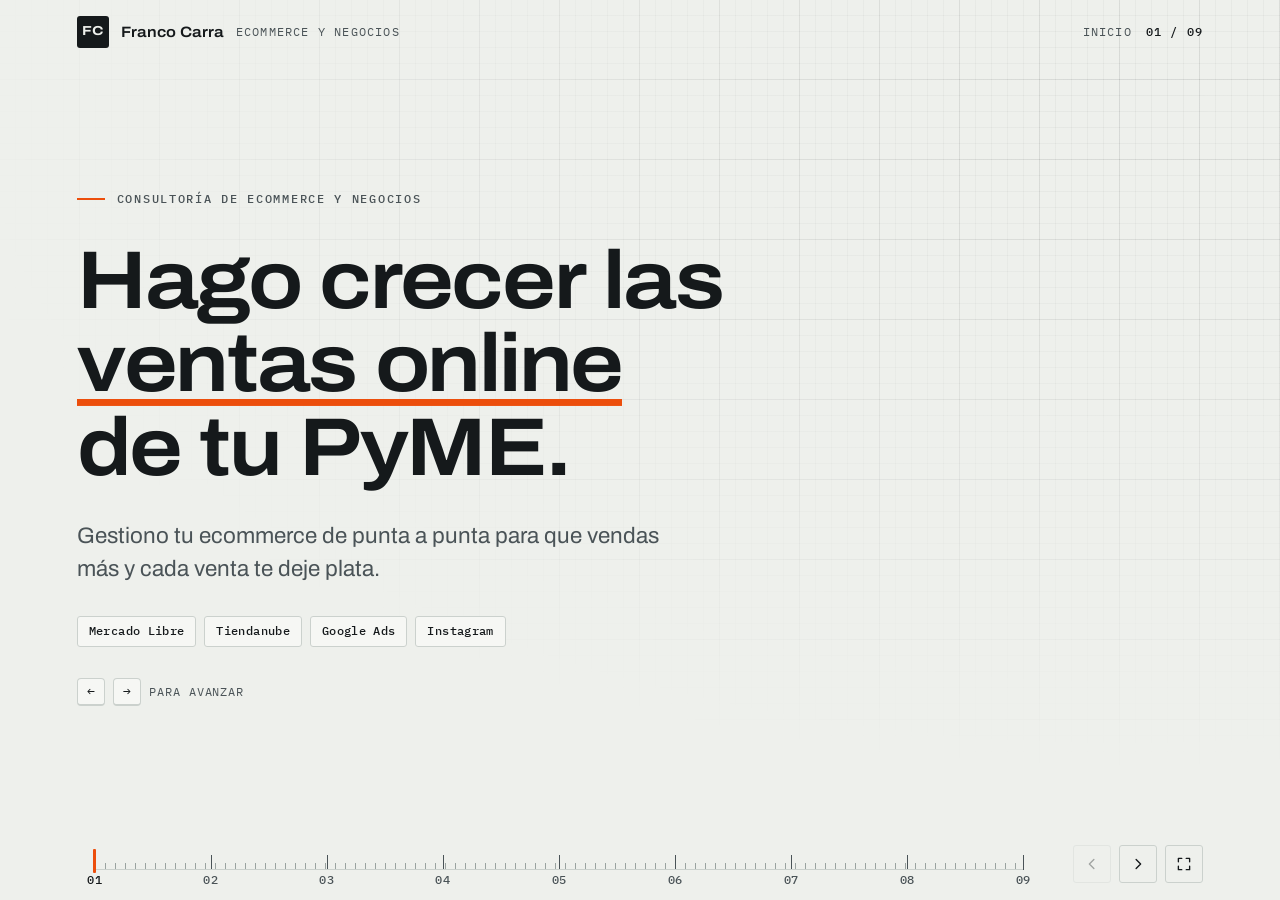
==== presentacion/index.html @ e4b6a4e6 "Presentación comercial animada en HTML Presentación de 9 diapositivas sobre los servicios de ecommer" ====
<!doctype html>
<html lang="es-AR">
<head>
<meta charset="utf-8">
<meta name="viewport" content="width=device-width, initial-scale=1, viewport-fit=cover">
<title>Franco Carra Ecommerce</title>
<meta name="description" content="Franco Carra: gestión de ecommerce para PyMEs en Mercado Libre, Tiendanube, Google Ads e Instagram. Experiencia y casos de éxito.">
<meta property="og:title" content="Franco Carra · Ecommerce y negocios">
<meta property="og:description" content="Hago crecer las ventas online de tu PyME: Mercado Libre, Tiendanube, Google Ads e Instagram.">
<link rel="preconnect" href="https://fonts.googleapis.com">
<link rel="preconnect" href="https://fonts.gstatic.com" crossorigin>
<link rel="stylesheet" href="https://fonts.googleapis.com/css2?family=Archivo:wdth,wght@62..125,100..900&family=IBM+Plex+Mono:wght@400;500&display=swap">
<style>
:root{
  --paper:#EEF0EC; --card:#F6F7F4;
  --ink:#15191B; --ink-2:#4A5357; --rule:#CBD1CD;
  --accent:#EC4E0C; --accent-ink:#B93A0A;
  --night:#121517; --on-night:#EEF0EC; --on-night-2:#A4ADB1; --on-night-rule:#2D3336;
  --grid-strong:rgba(21,25,27,.075); --grid-faint:rgba(21,25,27,.035);
  --f-sans:"Archivo","Helvetica Neue",Helvetica,Arial,sans-serif;
  --f-mono:"IBM Plex Mono",ui-monospace,SFMono-Regular,Menlo,Consolas,monospace;
  --ease:cubic-bezier(.2,.75,.2,1); --ease-io:cubic-bezier(.7,0,.3,1);
  --gx:max(20px,5vw); --bar-h:64px; --ruler-h:68px;
  --fs-display:clamp(38px,9.4vw,64px); --fs-h2:clamp(28px,6.8vw,44px); --fs-h3:19px;
  --fs-lead:clamp(17px,4.4vw,20px); --fs-body:15.5px; --fs-label:12px;
  --fs-hero:clamp(68px,20vw,132px); --fs-num2:clamp(44px,12vw,76px);
  --chrome-bg:var(--paper); --chrome-ink:var(--ink); --chrome-muted:var(--ink-2);
  --chrome-rule:var(--rule); --chrome-tick:#9AA3A0;
}
:root[data-tone="night"]{
  --chrome-bg:var(--night); --chrome-ink:var(--on-night); --chrome-muted:var(--on-night-2);
  --chrome-rule:var(--on-night-rule); --chrome-tick:#4A5358;
}
html.deck{
  --u:min(1vw,1.72vh);
  --gx:clamp(32px,6vw,112px);
  --fs-display:clamp(40px,calc(var(--u)*6.4),120px);
  --fs-h2:clamp(30px,calc(var(--u)*4),72px);
  --fs-h3:clamp(17px,calc(var(--u)*1.75),30px);
  --fs-lead:clamp(16px,calc(var(--u)*1.75),28px);
  --fs-body:clamp(14px,calc(var(--u)*1.35),22px);
  --fs-label:clamp(12px,calc(var(--u)*.95),15px);
  --fs-hero:clamp(84px,calc(var(--u)*12.5),210px);
  --fs-num2:clamp(44px,calc(var(--u)*5.6),100px);
}

*,*::before,*::after{box-sizing:border-box}
html{-webkit-text-size-adjust:100%;text-size-adjust:100%}
body{margin:0;background:var(--paper);color:var(--ink);font-family:var(--f-sans);font-size:16px;line-height:1.5;-webkit-font-smoothing:antialiased}
h1,h2,h3,p,ul,ol,dl,dd{margin:0}
ul,ol{padding:0;list-style:none}
a{color:inherit}
button{font:inherit;color:inherit}
[hidden]{display:none!important}
:focus-visible{outline:2px solid var(--accent);outline-offset:3px;border-radius:2px}
.sr{position:absolute!important;width:1px;height:1px;padding:0;margin:-1px;overflow:hidden;clip:rect(0 0 0 0);white-space:nowrap;border:0}

/* ---------- Type ---------- */
.eyebrow{display:flex;align-items:center;gap:12px;font-family:var(--f-mono);font-size:var(--fs-label);font-weight:500;letter-spacing:.14em;text-transform:uppercase;color:var(--ink-2)}
.eyebrow::before{content:"";flex:none;width:28px;height:2px;background:var(--accent)}
.display{font-size:var(--fs-display);font-weight:650;font-stretch:112%;line-height:1.02;letter-spacing:-.028em;max-width:14.5ch;text-wrap:balance}
.h2{font-size:var(--fs-h2);font-weight:620;font-stretch:108%;line-height:1.06;letter-spacing:-.022em;max-width:24ch;text-wrap:balance}
.h3{font-size:var(--fs-h3);font-weight:620;font-stretch:104%;line-height:1.22;letter-spacing:-.008em}
.lead{font-size:var(--fs-lead);line-height:1.45;color:var(--ink-2);max-width:46ch;text-wrap:pretty}
.body{font-size:var(--fs-body);line-height:1.5;color:var(--ink-2);text-wrap:pretty}
.mark{background-image:linear-gradient(var(--accent),var(--accent));background-repeat:no-repeat;background-size:100% .085em;background-position:0 94%;-webkit-box-decoration-break:clone;box-decoration-break:clone}
[data-split] .w{display:inline-block;padding:.16em .04em .14em;margin:-.16em -.04em -.14em;clip-path:inset(0)}
[data-split] .wi{display:inline-block}
[data-split] .wi.mark{background-position:0 100%}

/* ---------- Top bar ---------- */
.topbar{display:flex;align-items:center;justify-content:space-between;gap:16px;padding-block:16px;padding-inline:var(--gx);border-bottom:1px solid var(--rule);color:var(--chrome-ink)}
.brand{display:flex;align-items:center;gap:12px;min-width:0;text-decoration:none}
.brand-mark{flex:none;display:grid;place-items:center;width:32px;height:32px;border-radius:3px;background:var(--chrome-ink);color:var(--chrome-bg);font-weight:700;font-stretch:118%;font-size:13px;letter-spacing:.02em;transition:background-color .5s var(--ease),color .5s var(--ease)}
.brand-name{font-weight:620;font-stretch:110%;font-size:15px;white-space:nowrap}
.brand-tag{font-family:var(--f-mono);font-size:12px;letter-spacing:.1em;text-transform:uppercase;color:var(--chrome-muted);white-space:nowrap}
.where{display:none;align-items:center;gap:14px;font-family:var(--f-mono);font-size:12px;letter-spacing:.1em;text-transform:uppercase;color:var(--chrome-muted);white-space:nowrap}
.where b{font-weight:500;color:var(--chrome-ink)}
@media (max-width:520px){.brand-tag{display:none}}

/* ---------- Slides: page flow (phones, narrow windows, no JS) ---------- */
.slide{position:relative;overflow:hidden;background:var(--paper);color:var(--ink);padding-block:64px;padding-inline:var(--gx);border-top:1px solid var(--rule)}
.slide:first-child{border-top:0}
.slide-night{background:var(--night);color:var(--on-night);border-top-color:var(--night)}
.slide-inner{position:relative;max-width:1320px;margin-inline:auto;display:flex;flex-direction:column;gap:28px}
.slide-head{display:flex;flex-direction:column;gap:16px}
.slide-body{display:flex;flex-direction:column;gap:clamp(24px,4vh,48px)}
.slide-night .eyebrow,.slide-night .lead,.slide-night .body{color:var(--on-night-2)}

/* ---------- Slides: presentation mode ---------- */
html.deck,html.deck body{height:100%;overflow:hidden}
html.deck .slides{position:fixed;inset:0;background:var(--chrome-bg);transition:background-color .6s var(--ease)}
html.deck .slide{position:absolute;inset:0;border:0;display:flex;flex-direction:column;padding:calc(var(--bar-h) + env(safe-area-inset-top,0px) + 1.5vh) var(--gx) calc(var(--ruler-h) + env(safe-area-inset-bottom,0px) + 1.5vh);overflow-x:hidden;overflow-y:auto;overscroll-behavior:contain;scrollbar-width:none;opacity:0;visibility:hidden;transition:opacity 0s linear .6s,visibility 0s linear .6s}
html.deck .slide::-webkit-scrollbar{display:none}
html.deck .slide.is-active{opacity:1;visibility:visible;z-index:2;transition:opacity .6s var(--ease)}
html.deck .slide-inner{width:100%;flex:1 0 auto;gap:0}
html.deck .slide-body{flex:1 0 auto;justify-content:center;padding-block:clamp(20px,3.2vh,48px)}
html.deck .slide-center .slide-inner{justify-content:center;gap:clamp(18px,3.4vh,36px)}
html.deck .h2{max-width:28ch}
html.deck .topbar{position:fixed;top:0;left:0;right:0;z-index:5;height:calc(var(--bar-h) + env(safe-area-inset-top,0px));padding-block:env(safe-area-inset-top,0px) 0;border-bottom:0;background:transparent;transition:color .5s var(--ease)}
html.deck .where{display:flex}

/* ---------- Cover & contact ---------- */
.grid-bg{position:absolute;inset:0;pointer-events:none;background-image:linear-gradient(to right,var(--grid-strong) 1px,transparent 1px),linear-gradient(to bottom,var(--grid-strong) 1px,transparent 1px),linear-gradient(to right,var(--grid-faint) 1px,transparent 1px),linear-gradient(to bottom,var(--grid-faint) 1px,transparent 1px);background-size:80px 80px,80px 80px,16px 16px,16px 16px;background-position:-1px -1px;-webkit-mask-image:radial-gradient(120% 95% at 88% 12%,#000 0%,rgba(0,0,0,.55) 42%,transparent 78%);mask-image:radial-gradient(120% 95% at 88% 12%,#000 0%,rgba(0,0,0,.55) 42%,transparent 78%)}
.chips{display:flex;flex-wrap:wrap;gap:8px}
.chips li{font-family:var(--f-mono);font-size:var(--fs-label);font-weight:500;letter-spacing:.03em;line-height:1.2;padding:.62em .9em;border:1px solid var(--rule);border-radius:3px;background:var(--card);color:var(--ink)}
.slide-night .chips li{background:transparent;border-color:var(--on-night-rule);color:var(--on-night)}
.hint{display:none;align-items:center;gap:8px;font-family:var(--f-mono);font-size:12px;letter-spacing:.08em;text-transform:uppercase;color:var(--ink-2)}
html.deck .hint{display:flex}
.hint-keys{display:inline-flex;align-items:center;gap:8px}
.hint-touch{display:none}
@media (pointer:coarse){.hint-keys{display:none}.hint-touch{display:inline}}
.kbd{display:inline-grid;place-items:center;min-width:28px;height:28px;padding:0 6px;border:1px solid var(--rule);border-bottom-width:2px;border-radius:4px;background:var(--card);color:var(--ink);font-size:13px;letter-spacing:0}
.cta-row{display:flex;flex-wrap:wrap;align-items:center;gap:14px 22px}
.btn{display:inline-flex;align-items:center;gap:12px;padding:16px 22px;border-radius:3px;background:var(--ink);color:var(--paper);text-decoration:none;font-weight:600;font-stretch:106%;font-size:var(--fs-body);transition:background-color .3s var(--ease)}
.btn svg{width:18px;height:18px;transition:transform .3s var(--ease)}
.btn:hover{background:var(--accent-ink)}
.btn:hover svg{transform:translate(2px,-2px)}
.url{font-family:var(--f-mono);font-size:var(--fs-label);letter-spacing:.04em;color:var(--ink-2);user-select:all;-webkit-user-select:all}
.sign-off{display:flex;align-items:center;gap:12px;font-size:var(--fs-body);color:var(--ink-2)}

/* ---------- About ---------- */
.about-grid,.split{display:grid;gap:32px;grid-template-columns:minmax(0,1fr)}
.about-copy{display:flex;flex-direction:column;gap:18px}
.spec-title{font-family:var(--f-mono);font-size:var(--fs-label);font-weight:500;letter-spacing:.14em;text-transform:uppercase;color:var(--ink-2);padding-bottom:12px;border-bottom:1.5px solid var(--ink)}
.spec-row{display:grid;grid-template-columns:minmax(0,1.1fr) minmax(0,1.25fr);gap:6px 24px;align-items:baseline;padding-block:clamp(9px,1.6vh,16px);border-bottom:1px solid var(--rule)}
.spec-row dt{font-size:var(--fs-h3);font-weight:620;font-stretch:104%;line-height:1.25}
.spec-row dd{font-size:var(--fs-body);line-height:1.45;color:var(--ink-2)}
.spec-note{display:flex;flex-wrap:wrap;align-items:baseline;gap:6px 14px;padding-top:14px;font-size:var(--fs-body);color:var(--ink-2)}
.spec-note b{font-family:var(--f-mono);font-size:var(--fs-label);font-weight:500;letter-spacing:.14em;text-transform:uppercase;color:var(--ink)}
@media (max-width:520px){.spec-row{grid-template-columns:minmax(0,1fr)}}
@media (min-width:760px){
  .about-grid{grid-template-columns:minmax(0,5fr) minmax(0,6fr);gap:clamp(32px,5vw,96px);align-items:start}
  .split{grid-template-columns:minmax(0,5fr) minmax(0,7fr);gap:clamp(32px,5vw,96px);align-items:start}
}

/* ---------- Checklist (problems) & points (strengths) ---------- */
.checklist{display:flex;flex-direction:column;border-top:1.5px solid var(--ink)}
.check,.point{display:grid;grid-template-columns:auto minmax(0,1fr);gap:4px 16px}
.check{padding-block:clamp(12px,1.9vh,20px);border-bottom:1px solid var(--rule)}
.box{grid-row:span 2;position:relative;width:.9em;height:.9em;margin-top:.2em;border-radius:2px;font-size:var(--fs-h3)}
.check .box{border:1.5px solid var(--ink-2)}
.point .box{background:var(--accent)}
.point .box::after{content:"";position:absolute;left:.3em;top:.12em;width:.22em;height:.46em;border:solid var(--paper);border-width:0 .09em .09em 0;transform:rotate(45deg)}
.points{display:grid;gap:clamp(20px,3.4vh,40px) clamp(24px,4vw,64px);grid-template-columns:minmax(0,1fr)}
.point{padding-top:clamp(12px,1.8vh,18px);border-top:1.5px solid var(--ink)}
@media (min-width:640px){.points{grid-template-columns:repeat(2,minmax(0,1fr))}}

/* ---------- Services ---------- */
.cards{display:grid;gap:12px;grid-template-columns:minmax(0,1fr)}
.card{display:flex;flex-direction:column;gap:clamp(8px,1.2vh,14px);padding:clamp(16px,2.2vh,28px) clamp(16px,1.6vw,26px);background:var(--card);border:1px solid var(--rule);border-radius:4px;transition:border-color .35s var(--ease),transform .35s var(--ease),box-shadow .35s var(--ease)}
.card-top{display:flex;align-items:center;gap:12px}
.ico{flex:none;width:clamp(22px,1.9vw,30px);height:clamp(22px,1.9vw,30px);color:var(--ink);transition:color .35s var(--ease)}
.ico svg{display:block;width:100%;height:100%}
.card:hover{border-color:var(--ink);transform:translateY(-3px);box-shadow:0 12px 26px -20px rgba(21,25,27,.55)}
.card:hover .ico{color:var(--accent-ink)}
@media (min-width:600px){.cards{grid-template-columns:repeat(2,minmax(0,1fr))}}
@media (min-width:1000px){.cards{grid-template-columns:repeat(3,minmax(0,1fr))}}
html.deck .cards{grid-template-columns:repeat(3,minmax(0,1fr));gap:clamp(10px,1.3vw,20px)}

/* ---------- Method ---------- */
.steps{--sg:clamp(16px,2vw,32px);position:relative}
.steps-list{display:grid;gap:28px;grid-template-columns:minmax(0,1fr)}
.step{position:relative;display:flex;flex-direction:column;gap:10px;padding-top:34px}
.step-dot{position:absolute;top:0;left:0;width:14px;height:14px;border-radius:50%;background:var(--paper);border:2px solid var(--ink)}
.step-n{font-family:var(--f-mono);font-size:var(--fs-label);font-weight:500;letter-spacing:.14em;text-transform:uppercase;color:var(--accent-ink)}
.steps-track{display:none}
@media (min-width:760px){
  .steps-list{grid-template-columns:repeat(4,minmax(0,1fr));gap:var(--sg)}
  .steps-track{display:block;position:absolute;top:6px;left:0;height:2px;width:calc((100% + var(--sg)) * .75);background:var(--rule)}
  .steps-fill{position:absolute;inset:0;background:var(--ink);transform-origin:left}
}

/* ---------- Cases ---------- */
.case-sub{font-size:var(--fs-lead);line-height:1.45;color:var(--on-night-2);max-width:48ch}
.figs{display:flex;flex-wrap:wrap;align-items:flex-end;gap:28px clamp(24px,3.5vw,64px)}
.fig{display:flex;flex-direction:column;gap:clamp(8px,1.3vh,14px);min-width:0}
.fig-label,.case-foot .label{font-family:var(--f-mono);font-size:var(--fs-label);font-weight:500;letter-spacing:.14em;text-transform:uppercase;color:var(--on-night-2)}
.fig-value{font-size:var(--fs-hero);font-weight:640;font-stretch:115%;line-height:.88;letter-spacing:-.04em;color:var(--on-night);white-space:nowrap}
.fig-value .sign{color:var(--accent);margin-right:.03em}
.fig-value .unit{font-size:.62em;letter-spacing:-.02em;margin-left:.05em}
.fig-small .fig-value{font-size:var(--fs-num2)}
.fig-before .fig-value{color:var(--on-night-2)}
.fig-cap{font-size:var(--fs-body);line-height:1.4;color:var(--on-night-2);max-width:27ch}
.fig-arrow{display:none}
.fig-sep{display:none}
.case-foot{display:flex;flex-wrap:wrap;align-items:center;gap:12px 20px}
@media (min-width:600px){
  .fig-arrow{display:block;position:relative;align-self:center;flex:1 1 80px;min-width:60px;max-width:240px;height:16px}
  .fig-arrow::before{content:"";position:absolute;left:0;right:2px;top:7px;height:2px;background:var(--accent)}
  .fig-arrow::after{content:"";position:absolute;right:2px;top:3px;width:10px;height:10px;border-top:2px solid var(--accent);border-right:2px solid var(--accent);transform:rotate(45deg)}
  .fig-sep{display:block;align-self:stretch;width:1px;background:var(--on-night-rule)}
}

/* ---------- Ruler (progress) ---------- */
.ruler{display:none}
html.deck .ruler{position:fixed;left:0;right:0;bottom:0;z-index:5;display:flex;align-items:flex-end;gap:clamp(16px,2.5vw,40px);height:calc(var(--ruler-h) + env(safe-area-inset-bottom,0px));padding:0 var(--gx) calc(14px + env(safe-area-inset-bottom,0px));color:var(--chrome-ink);transition:color .5s var(--ease)}
.scale{position:relative;flex:1;height:40px;margin-inline:18px}
.scale::before{content:"";position:absolute;left:0;right:0;bottom:16px;height:7px;background-image:repeating-linear-gradient(to right,var(--chrome-tick) 0 1px,transparent 1px 10px)}
.scale::after{content:"";position:absolute;left:0;right:0;bottom:16px;height:1px;background:var(--chrome-rule)}
.scale-fill{position:absolute;left:0;bottom:16px;z-index:1;height:2px;width:calc(var(--x,0) * 100%);background:var(--accent);transition:width .8s var(--ease)}
.marker{position:absolute;bottom:13px;z-index:2;left:calc(var(--x,0) * 100%);width:3px;height:24px;margin-left:-1.5px;border-radius:1px;background:var(--accent);transition:left .8s var(--ease)}
.tick{position:absolute;bottom:0;left:calc(var(--x) * 100%);width:40px;height:40px;margin-left:-20px;padding:0;border:0;background:none;cursor:pointer;color:var(--chrome-muted);font-family:var(--f-mono);font-size:12px;font-weight:500;letter-spacing:.04em;transition:color .3s}
.tick::before{content:"";position:absolute;left:50%;bottom:16px;width:1px;height:15px;background:currentColor}
.tick span{position:absolute;left:0;right:0;bottom:0;text-align:center;line-height:1}
.tick:hover,.tick[aria-current="true"]{color:var(--chrome-ink)}
.ctrls{display:flex;gap:8px;padding-bottom:3px}
.ctrl{display:grid;place-items:center;width:38px;height:38px;padding:0;border:1px solid var(--chrome-rule);border-radius:3px;background:transparent;color:var(--chrome-ink);cursor:pointer;transition:border-color .3s,opacity .3s}
.ctrl:hover{border-color:var(--chrome-ink)}
.ctrl:disabled{opacity:.35;cursor:default}
.ctrl svg{width:18px;height:18px}

/* ---------- Motion ---------- */
@media (prefers-reduced-motion:no-preference){
  html.deck .slide.is-active [data-anim],html.flow .slide-cover [data-anim]{animation:rise .85s var(--ease) both;animation-delay:calc(120ms + var(--k,0) * 85ms)}
  html.deck .slide.is-active [data-split] .wi,html.flow .slide-cover [data-split] .wi{animation:word .95s var(--ease) both;animation-delay:calc(120ms + var(--k,0) * 85ms + var(--wi,0) * 42ms)}
  html.deck .slide.is-active [data-split] .wi.mark,html.flow .slide-cover [data-split] .wi.mark{animation:word .95s var(--ease) both,mark 1.1s var(--ease-io) both;animation-delay:calc(120ms + var(--k,0) * 85ms + var(--wi,0) * 42ms),calc(760ms + var(--k,0) * 85ms + var(--wi,0) * 42ms)}
  html.deck .slide.is-active [data-stagger]>*,html.flow .slide-cover [data-stagger]>*{animation:rise .75s var(--ease) both;animation-delay:calc(120ms + var(--k,0) * 85ms + var(--c,0) * 70ms)}
  html.deck .slide.is-active .grid-bg,html.flow .slide-cover .grid-bg{animation:grid-in 1.8s var(--ease) both}
  html.deck .slide.is-active .steps-fill{animation:fill-x 1.5s var(--ease-io) both;animation-delay:.6s}
  html.deck .slide.is-active .step-dot{animation:pop .55s var(--ease) both;animation-delay:calc(.6s + var(--i,0) * .46s)}
  html.deck .slide.is-active .fig-arrow{animation:draw-x .9s var(--ease-io) both;animation-delay:.75s}
}
@media (prefers-reduced-motion:reduce){
  html.deck .slide,html.deck .slide.is-active,.scale-fill,.marker{transition:none}
}
@keyframes rise{from{opacity:0;transform:translate3d(0,calc(var(--dir,1) * 24px),0)}to{opacity:1;transform:none}}
@keyframes word{from{transform:translate3d(0,calc(var(--dir,1) * 112%),0)}to{transform:none}}
@keyframes mark{from{background-size:0% .085em}to{background-size:100% .085em}}
@keyframes grid-in{from{opacity:0;transform:scale(1.035)}to{opacity:1;transform:none}}
@keyframes fill-x{from{transform:scaleX(0)}to{transform:scaleX(1)}}
@keyframes pop{0%{transform:scale(0)}70%{transform:scale(1.2)}100%{transform:scale(1)}}
@keyframes draw-x{from{clip-path:inset(0 100% 0 0)}to{clip-path:inset(0 0 0 0)}}
</style>
</head>
<body>

<header class="topbar">
  <a class="brand" href="#inicio" aria-label="Franco Carra, volver al inicio">
    <span class="brand-mark" aria-hidden="true">FC</span>
    <span class="brand-name">Franco Carra</span>
    <span class="brand-tag">Ecommerce y negocios</span>
  </a>
  <p class="where" aria-live="polite"><span id="where-label">Inicio</span><b id="where-count">01 / 09</b></p>
</header>

<main class="slides">

  <section class="slide slide-cover slide-center" id="inicio" data-label="Inicio">
    <div class="grid-bg" aria-hidden="true"></div>
    <div class="slide-inner">
      <p class="eyebrow" data-anim>Consultoría de ecommerce y negocios</p>
      <h1 class="display" data-split>Hago crecer las <span class="mark">ventas online</span> de tu PyME.</h1>
      <p class="lead" data-anim>Gestiono tu ecommerce de punta a punta para que vendas más y cada venta te deje plata.</p>
      <ul class="chips" data-stagger aria-label="Canales">
        <li>Mercado Libre</li>
        <li>Tiendanube</li>
        <li>Google Ads</li>
        <li>Instagram</li>
      </ul>
      <p class="hint" data-anim>
        <span class="hint-keys"><span class="kbd" aria-hidden="true">←</span><span class="kbd" aria-hidden="true">→</span> para avanzar</span>
        <span class="hint-touch">Deslizá para avanzar</span>
      </p>
    </div>
  </section>

  <section class="slide" id="sobre-mi" data-label="Sobre mí">
    <div class="slide-inner">
      <header class="slide-head">
        <p class="eyebrow" data-anim>Sobre mí</p>
        <h2 class="h2" data-split>Trabajo del lado del vendedor.</h2>
      </header>
      <div class="slide-body">
        <div class="about-grid">
          <div class="about-copy">
            <p class="lead" data-anim>Soy Franco Carra. Trabajé en una consultora de Mercado Libre y gestioné el ecommerce de un importador de herramientas, de una ferretería y de una empresa de repuestos para camiones.</p>
            <p class="body" data-anim>Conozco lo que hay detrás de cada venta: stock, precios, publicaciones, reclamos, envíos y márgenes. Hoy trabajo de forma independiente con PyMEs que quieren vender más online.</p>
          </div>
          <div class="spec">
            <p class="spec-title" data-anim>Experiencia</p>
            <dl data-stagger>
              <div class="spec-row"><dt>Impexpro</dt><dd>Gestión de cuentas de ecommerce de un importador de herramientas</dd></div>
              <div class="spec-row"><dt>Mercado Inteligente</dt><dd>Consultora para vendedores de Mercado Libre</dd></div>
              <div class="spec-row"><dt>Ferretería Don Roberto</dt><dd>Mercado Libre e Instagram</dd></div>
              <div class="spec-row"><dt>Elásticos Lioy</dt><dd>Tiendanube, Mercado Libre y Google Ads</dd></div>
            </dl>
            <p class="spec-note" data-anim><b>Rubros</b> Ferretería, herramientas y repuestos</p>
          </div>
        </div>
      </div>
    </div>
  </section>

  <section class="slide" id="desafio" data-label="El problema">
    <div class="slide-inner">
      <header class="slide-head">
        <p class="eyebrow" data-anim>Lo que veo en muchas PyMEs</p>
        <h2 class="h2" data-split>Buen producto, pocas ventas online.</h2>
      </header>
      <div class="slide-body">
        <div class="split">
          <p class="lead" data-anim>Lo veo seguido en empresas con años de trayectoria. Las causas casi siempre se repiten.</p>
          <ul class="checklist" data-stagger>
            <li class="check"><span class="box" aria-hidden="true"></span><h3 class="h3">Nadie a cargo</h3><p class="body">Lo online lo maneja quien puede, en los ratos libres y sin un plan.</p></li>
            <li class="check"><span class="box" aria-hidden="true"></span><h3 class="h3">Publicaciones que no venden</h3><p class="body">Títulos flojos, fotos pobres y fichas técnicas incompletas.</p></li>
            <li class="check"><span class="box" aria-hidden="true"></span><h3 class="h3">Reputación en riesgo</h3><p class="body">Preguntas sin responder, reclamos y demoras que bajan el termómetro.</p></li>
            <li class="check"><span class="box" aria-hidden="true"></span><h3 class="h3">Precios sin números</h3><p class="body">Se vende, pero nadie sabe cuánto queda después de comisiones y envíos.</p></li>
          </ul>
        </div>
      </div>
    </div>
  </section>

  <section class="slide" id="servicios" data-label="Qué hago">
    <div class="slide-inner">
      <header class="slide-head">
        <p class="eyebrow" data-anim>Qué hago</p>
        <h2 class="h2" data-split>Me ocupo de cada canal y de los números.</h2>
      </header>
      <div class="slide-body">
        <ul class="cards" data-stagger>
          <li class="card">
            <div class="card-top">
              <span class="ico"><svg viewBox="0 0 24 24" fill="none" stroke="currentColor" stroke-width="1.6" stroke-linecap="round" stroke-linejoin="round" aria-hidden="true"><path d="M5.5 8.5h13l-1 11.5h-11z"/><path d="M9 8.5V7a3 3 0 0 1 6 0v1.5"/></svg></span>
              <h3 class="h3">Mercado Libre</h3>
            </div>
            <p class="body">Publicaciones, reputación, precios, promociones, Mercado Ads y envíos Full y Flex.</p>
          </li>
          <li class="card">
            <div class="card-top">
              <span class="ico"><svg viewBox="0 0 24 24" fill="none" stroke="currentColor" stroke-width="1.6" stroke-linecap="round" stroke-linejoin="round" aria-hidden="true"><path d="M4.5 10.5V20h15v-9.5"/><path d="M3.5 10.5 5.5 4h13l2 6.5"/><path d="M3.5 10.5c0 1.4 1.1 2.5 2.5 2.5s2.5-1.1 2.5-2.5c0 1.4 1.1 2.5 2.5 2.5h2c1.4 0 2.5-1.1 2.5-2.5 0 1.4 1.1 2.5 2.5 2.5s2.5-1.1 2.5-2.5"/><path d="M10 20v-4.5h4V20"/></svg></span>
              <h3 class="h3">Tienda propia en Tiendanube</h3>
            </div>
            <p class="body">Tienda con tu marca, pagos, envíos y stock sincronizado con Mercado Libre.</p>
          </li>
          <li class="card">
            <div class="card-top">
              <span class="ico"><svg viewBox="0 0 24 24" fill="none" stroke="currentColor" stroke-width="1.6" stroke-linecap="round" stroke-linejoin="round" aria-hidden="true"><circle cx="12" cy="12" r="8"/><circle cx="12" cy="12" r="4"/><path d="M12 12l6.5-6.5"/><path d="M16 5.5h2.5V8"/></svg></span>
              <h3 class="h3">Google Ads</h3>
            </div>
            <p class="body">Campañas de búsqueda y Shopping para que te encuentren cuando te buscan.</p>
          </li>
          <li class="card">
            <div class="card-top">
              <span class="ico"><svg viewBox="0 0 24 24" fill="none" stroke="currentColor" stroke-width="1.6" stroke-linecap="round" stroke-linejoin="round" aria-hidden="true"><rect x="4" y="4" width="16" height="16" rx="4.5"/><circle cx="12" cy="12" r="3.6"/><circle cx="16.6" cy="7.4" r="1" fill="currentColor" stroke="none"/></svg></span>
              <h3 class="h3">Instagram y redes</h3>
            </div>
            <p class="body">Contenido y comunidad para que tu marca se conozca y genere confianza.</p>
          </li>
          <li class="card">
            <div class="card-top">
              <span class="ico"><svg viewBox="0 0 24 24" fill="none" stroke="currentColor" stroke-width="1.6" stroke-linecap="round" stroke-linejoin="round" aria-hidden="true"><path d="M4 19.5h16"/><path d="M5 15.5l4.5-4.5 3.5 3 6-6.5"/><path d="M15 7.5h4v4"/></svg></span>
              <h3 class="h3">Estrategia y rentabilidad</h3>
            </div>
            <p class="body">Precios, márgenes y competencia analizados para decidir con números.</p>
          </li>
          <li class="card">
            <div class="card-top">
              <span class="ico"><svg viewBox="0 0 24 24" fill="none" stroke="currentColor" stroke-width="1.6" stroke-linecap="round" stroke-linejoin="round" aria-hidden="true"><path d="M7 3.5h7.5L19 8v12.5H7z"/><path d="M14.5 3.5V8H19"/><path d="M10 12.5h6M10 16h6"/></svg></span>
              <h3 class="h3">Seguimiento y reportes</h3>
            </div>
            <p class="body">Reporte mensual claro y reuniones para decidir juntos los próximos pasos.</p>
          </li>
        </ul>
      </div>
    </div>
  </section>

  <section class="slide" id="metodo" data-label="Cómo trabajo">
    <div class="slide-inner">
      <header class="slide-head">
        <p class="eyebrow" data-anim>Cómo trabajo</p>
        <h2 class="h2" data-split>Un método simple, con resultados que se miden.</h2>
      </header>
      <div class="slide-body">
        <div class="steps">
          <div class="steps-track" aria-hidden="true"><span class="steps-fill"></span></div>
          <ol class="steps-list" data-stagger>
            <li class="step" style="--i:0"><span class="step-dot" aria-hidden="true"></span><span class="step-n">Paso 1</span><h3 class="h3">Diagnóstico</h3><p class="body">Reviso tu cuenta, tus publicaciones, tus precios y tu competencia para ver dónde se pierden ventas.</p></li>
            <li class="step" style="--i:1"><span class="step-dot" aria-hidden="true"></span><span class="step-n">Paso 2</span><h3 class="h3">Plan</h3><p class="body">Definimos objetivos concretos y un plan de trabajo para los primeros 90 días.</p></li>
            <li class="step" style="--i:2"><span class="step-dot" aria-hidden="true"></span><span class="step-n">Paso 3</span><h3 class="h3">Puesta en marcha</h3><p class="body">Ordeno la cuenta, mejoro las publicaciones, armo la tienda y lanzo las campañas.</p></li>
            <li class="step" style="--i:3"><span class="step-dot" aria-hidden="true"></span><span class="step-n">Paso 4</span><h3 class="h3">Crecimiento</h3><p class="body">Gestiono el día a día, optimizo lo que funciona y medimos resultados cada mes.</p></li>
          </ol>
        </div>
      </div>
    </div>
  </section>

  <section class="slide slide-night" id="caso-lioy" data-label="Caso Elásticos Lioy" data-tone="night">
    <div class="slide-inner">
      <header class="slide-head">
        <p class="eyebrow" data-anim>Caso de éxito</p>
        <h2 class="h2" data-split>Elásticos Lioy</h2>
        <p class="case-sub" data-anim>Elásticos y suspensión para camiones y pickups.</p>
      </header>
      <div class="slide-body">
        <div class="figs">
          <div class="fig fig-small fig-before" data-anim>
            <span class="fig-label">Antes</span>
            <span class="fig-value">$0</span>
            <span class="fig-cap">en Mercado Libre</span>
          </div>
          <span class="fig-arrow" aria-hidden="true"></span>
          <div class="fig" data-anim>
            <span class="fig-label">Hoy</span>
            <span class="fig-value"><span class="sr">Más de 15 millones de pesos</span><span aria-hidden="true"><span class="sign">+</span>$<span data-count="15">15</span><span class="unit">M</span></span></span>
            <span class="fig-cap">de facturación bruta mensual en Mercado Libre</span>
          </div>
        </div>
        <div class="case-foot" data-anim>
          <span class="label">Qué hice</span>
          <ul class="chips">
            <li>Desarrollo en Mercado Libre</li>
            <li>Tienda en Tiendanube</li>
            <li>Campañas de Google Ads</li>
          </ul>
        </div>
      </div>
    </div>
  </section>

  <section class="slide slide-night" id="caso-don-roberto" data-label="Caso Ferretería Don Roberto" data-tone="night">
    <div class="slide-inner">
      <header class="slide-head">
        <p class="eyebrow" data-anim>Caso de éxito</p>
        <h2 class="h2" data-split>Ferretería Don Roberto</h2>
        <p class="case-sub" data-anim>Ferretería con venta online y comunidad propia en redes.</p>
      </header>
      <div class="slide-body">
        <div class="figs">
          <div class="fig" data-anim>
            <span class="fig-label">Mercado Libre</span>
            <span class="fig-value"><span class="sr">Más de 100 millones de pesos</span><span aria-hidden="true"><span class="sign">+</span>$<span data-count="100">100</span><span class="unit">M</span></span></span>
            <span class="fig-cap">de facturación bruta mensual</span>
          </div>
          <span class="fig-sep" aria-hidden="true"></span>
          <div class="fig fig-small" data-anim>
            <span class="fig-label">Instagram</span>
            <span class="fig-value"><span class="sr">Más de 100.000</span><span aria-hidden="true"><span class="sign">+</span><span data-count="100000" data-dur="1900">100.000</span></span></span>
            <span class="fig-cap">seguidores</span>
          </div>
        </div>
      </div>
    </div>
  </section>

  <section class="slide" id="por-que" data-label="Por qué conmigo">
    <div class="slide-inner">
      <header class="slide-head">
        <p class="eyebrow" data-anim>Por qué trabajar conmigo</p>
        <h2 class="h2" data-split>Experiencia real y trato directo.</h2>
      </header>
      <div class="slide-body">
        <ul class="points" data-stagger>
          <li class="point"><span class="box" aria-hidden="true"></span><h3 class="h3">Vengo de la operación</h3><p class="body">Trabajé dentro de empresas que venden todos los días. Sé lo que pasa detrás de cada venta.</p></li>
          <li class="point"><span class="box" aria-hidden="true"></span><h3 class="h3">Conozco tu rubro</h3><p class="body">Ferretería, herramientas y repuestos: fichas técnicas, compatibilidades y clientes profesionales.</p></li>
          <li class="point"><span class="box" aria-hidden="true"></span><h3 class="h3">Cuido tu margen</h3><p class="body">Vender más no alcanza. Mido cuánto te deja cada venta y cada canal.</p></li>
          <li class="point"><span class="box" aria-hidden="true"></span><h3 class="h3">Hablás conmigo</h3><p class="body">Sin intermediarios. Respuestas rápidas y reportes que se entienden.</p></li>
        </ul>
      </div>
    </div>
  </section>

  <section class="slide slide-center" id="contacto" data-label="Contacto">
    <div class="grid-bg" aria-hidden="true"></div>
    <div class="slide-inner">
      <p class="eyebrow" data-anim>Hablemos</p>
      <h2 class="display" data-split>¿Revisamos juntos tu ecommerce?</h2>
      <p class="lead" data-anim>En una primera charla miro tu cuenta y te muestro por dónde empezar para vender más.</p>
      <div class="cta-row" data-anim>
        <a class="btn" href="https://www.linkedin.com/in/francocarra/" target="_blank" rel="noopener">Escribime por LinkedIn <svg viewBox="0 0 24 24" fill="none" stroke="currentColor" stroke-width="1.8" stroke-linecap="round" stroke-linejoin="round" aria-hidden="true"><path d="M7 17 17 7"/><path d="M9 7h8v8"/></svg></a>
        <span class="url">linkedin.com/in/francocarra</span>
      </div>
      <p class="sign-off" data-anim><span class="brand-mark" aria-hidden="true">FC</span>Franco Carra · Ecommerce y negocios</p>
    </div>
  </section>

</main>

<nav class="ruler" aria-label="Navegación de la presentación">
  <div class="scale" id="scale"><span class="scale-fill" aria-hidden="true"></span><span class="marker" aria-hidden="true"></span></div>
  <div class="ctrls">
    <button class="ctrl" id="prev" type="button" aria-label="Diapositiva anterior"><svg viewBox="0 0 24 24" fill="none" stroke="currentColor" stroke-width="1.8" stroke-linecap="round" stroke-linejoin="round" aria-hidden="true"><path d="M14.5 6 8.5 12l6 6"/></svg></button>
    <button class="ctrl" id="next" type="button" aria-label="Diapositiva siguiente"><svg viewBox="0 0 24 24" fill="none" stroke="currentColor" stroke-width="1.8" stroke-linecap="round" stroke-linejoin="round" aria-hidden="true"><path d="M9.5 6l6 6-6 6"/></svg></button>
    <button class="ctrl" id="fs" type="button" aria-label="Pantalla completa" aria-pressed="false"><svg viewBox="0 0 24 24" fill="none" stroke="currentColor" stroke-width="1.8" stroke-linecap="round" stroke-linejoin="round" aria-hidden="true"><path d="M4.5 9V4.5H9M15 4.5h4.5V9M19.5 15v4.5H15M9 19.5H4.5V15"/></svg></button>
  </div>
</nav>

<script>
(() => {
  const root = document.documentElement;
  if (!root.lang) root.lang = 'es-AR';
  const slides = Array.from(document.querySelectorAll('.slide'));
  const n = slides.length;
  const mq = window.matchMedia('(min-width: 900px) and (min-height: 600px)');
  const reduce = window.matchMedia('(prefers-reduced-motion: reduce)');
  const fmt = new Intl.NumberFormat('es-AR');
  const pad = (i) => String(i).padStart(2, '0');
  const $ = (id) => document.getElementById(id);
  const whereLabel = $('where-label'), whereCount = $('where-count');
  const scale = $('scale'), prevBtn = $('prev'), nextBtn = $('next'), fsBtn = $('fs');
  let cur = 0, deckOn = false, ticks = [];

  // Wrap each word of a heading so it can rise from behind a mask.
  function splitWords(el) {
    let i = 0;
    const walk = (node) => {
      Array.from(node.childNodes).forEach((child) => {
        if (child.nodeType === 3) {
          const frag = document.createDocumentFragment();
          child.textContent.split(/(\s+)/).forEach((part) => {
            if (!part) return;
            if (/^\s+$/.test(part)) { frag.appendChild(document.createTextNode(' ')); return; }
            const w = document.createElement('span'), wi = document.createElement('span');
            w.className = 'w'; wi.className = 'wi'; wi.textContent = part;
            wi.style.setProperty('--wi', i++);
            w.appendChild(wi); frag.appendChild(w);
          });
          child.replaceWith(frag);
        } else if (child.nodeType === 1 && child.classList.contains('mark')) {
          const w = document.createElement('span');
          w.className = 'w';
          child.replaceWith(w);
          w.appendChild(child);
          child.classList.add('wi');
          child.style.setProperty('--wi', i++);
        } else if (child.nodeType === 1) {
          walk(child);
        }
      });
    };
    walk(el);
  }

  function prepare() {
    document.querySelectorAll('[data-split]').forEach(splitWords);
    slides.forEach((s) => {
      s.querySelectorAll('[data-anim],[data-split],[data-stagger]').forEach((el, k) => el.style.setProperty('--k', k));
      s.querySelectorAll('[data-stagger]').forEach((g) => Array.from(g.children).forEach((c, i) => c.style.setProperty('--c', i)));
    });
    ticks = slides.map((s, i) => {
      const b = document.createElement('button');
      b.type = 'button';
      b.className = 'tick';
      b.style.setProperty('--x', n > 1 ? i / (n - 1) : 0);
      b.setAttribute('aria-label', 'Ir a ' + (i + 1) + ': ' + s.dataset.label);
      b.innerHTML = '<span>' + pad(i + 1) + '</span>';
      b.addEventListener('click', () => go(i));
      scale.appendChild(b);
      return b;
    });
  }

  function setChrome() {
    const s = slides[cur];
    root.dataset.tone = s.dataset.tone || 'paper';
    whereLabel.textContent = s.dataset.label;
    whereCount.textContent = pad(cur + 1) + ' / ' + pad(n);
    scale.style.setProperty('--x', n > 1 ? cur / (n - 1) : 0);
    ticks.forEach((t, i) => t.setAttribute('aria-current', i === cur ? 'true' : 'false'));
    prevBtn.disabled = cur === 0;
    nextBtn.disabled = cur === n - 1;
  }

  function runCounters(s) {
    s.querySelectorAll('[data-count]').forEach((el) => {
      const to = Number(el.dataset.count);
      const token = (el._run = (el._run || 0) + 1);
      if (reduce.matches) { el.textContent = fmt.format(to); return; }
      const start = performance.now() + Number(el.dataset.delay || 520);
      const dur = Number(el.dataset.dur || 1600);
      el.textContent = fmt.format(0);
      const step = (now) => {
        if (el._run !== token) return;
        const p = Math.min(1, Math.max(0, (now - start) / dur));
        const eased = p === 1 ? 1 : 1 - Math.pow(2, -10 * p);
        if (p < 1 && s.classList.contains('is-active')) {
          el.textContent = fmt.format(Math.round(to * eased));
          requestAnimationFrame(step);
        } else {
          el.textContent = fmt.format(to);
        }
      };
      requestAnimationFrame(step);
    });
  }

  function settleCounters() {
    document.querySelectorAll('[data-count]').forEach((el) => {
      el._run = (el._run || 0) + 1;
      el.textContent = fmt.format(Number(el.dataset.count));
    });
  }

  function go(i) {
    if (!deckOn) return;
    i = Math.max(0, Math.min(n - 1, i));
    if (i === cur) return;
    root.style.setProperty('--dir', i > cur ? 1 : -1);
    slides[cur].classList.remove('is-active');
    cur = i;
    const s = slides[cur];
    s.scrollTop = 0;
    s.classList.add('is-active');
    setChrome();
    runCounters(s);
    try { history.replaceState(null, '', '#' + s.id); } catch (e) {}
  }

  function enableDeck() {
    if (deckOn) return;
    if (root.classList.contains('flow')) {
      let best = cur, bestD = Infinity;
      slides.forEach((s, i) => {
        const d = Math.abs(s.getBoundingClientRect().top);
        if (d < bestD) { bestD = d; best = i; }
      });
      cur = best;
    }
    slides.forEach((s, i) => s.classList.toggle('is-active', i === cur));
    deckOn = true;
    setChrome();
    root.classList.remove('flow');
    root.classList.add('deck');
    runCounters(slides[cur]);
  }

  function disableDeck(initial) {
    const wasDeck = deckOn;
    deckOn = false;
    root.classList.remove('deck');
    root.classList.add('flow');
    root.removeAttribute('data-tone');
    slides.forEach((s) => s.classList.remove('is-active'));
    settleCounters();
    if (wasDeck && !initial) slides[cur].scrollIntoView({ block: 'start' });
  }

  const apply = (initial) => (mq.matches ? enableDeck() : disableDeck(initial));

  function toggleFullscreen() {
    if (!document.fullscreenEnabled) return;
    try {
      const p = document.fullscreenElement ? document.exitFullscreen() : root.requestFullscreen();
      if (p && p.catch) p.catch(() => {});
    } catch (e) {}
  }

  const canScroll = (s) => s.scrollHeight > s.clientHeight + 4;
  const atEdge = (s, d) => (d > 0 ? s.scrollTop + s.clientHeight >= s.scrollHeight - 2 : s.scrollTop <= 0);

  try {
    prepare();
    const start = slides.findIndex((s) => s.id === decodeURIComponent(location.hash.slice(1)));
    if (start >= 0) cur = start;
    apply(true);
    if (mq.addEventListener) mq.addEventListener('change', () => apply(false));
    else mq.addListener(() => apply(false));
  } catch (err) {
    root.classList.remove('deck');
    root.classList.add('flow');
    return;
  }

  prevBtn.addEventListener('click', () => go(cur - 1));
  nextBtn.addEventListener('click', () => go(cur + 1));
  if (!document.fullscreenEnabled) fsBtn.hidden = true;
  fsBtn.addEventListener('click', toggleFullscreen);
  document.addEventListener('fullscreenchange', () => fsBtn.setAttribute('aria-pressed', String(!!document.fullscreenElement)));

  window.addEventListener('hashchange', () => {
    const i = slides.findIndex((s) => s.id === decodeURIComponent(location.hash.slice(1)));
    if (i >= 0) go(i);
  });

  window.addEventListener('keydown', (e) => {
    if (!deckOn || e.defaultPrevented || e.altKey || e.ctrlKey || e.metaKey) return;
    const t = e.target;
    if (t && (t.isContentEditable || /^(INPUT|TEXTAREA|SELECT)$/.test(t.tagName))) return;
    if ((e.key === ' ' || e.key === 'Enter') && t && t.closest && t.closest('a,button')) return;
    const k = e.key;
    if (k === 'ArrowRight' || k === 'ArrowDown' || k === 'PageDown' || (k === ' ' && !e.shiftKey)) { e.preventDefault(); go(cur + 1); }
    else if (k === 'ArrowLeft' || k === 'ArrowUp' || k === 'PageUp' || (k === ' ' && e.shiftKey)) { e.preventDefault(); go(cur - 1); }
    else if (k === 'Home') { e.preventDefault(); go(0); }
    else if (k === 'End') { e.preventDefault(); go(n - 1); }
    else if (k === 'f' || k === 'F') { toggleFullscreen(); }
  });

  let wheelSum = 0, wheelLocked = false, wheelTimer = 0;
  window.addEventListener('wheel', (e) => {
    if (!deckOn || e.ctrlKey) return;
    const s = slides[cur];
    const unit = e.deltaMode === 1 ? 16 : e.deltaMode === 2 ? window.innerHeight : 1;
    const d = (Math.abs(e.deltaY) >= Math.abs(e.deltaX) ? e.deltaY : e.deltaX) * unit;
    if (canScroll(s) && !atEdge(s, d)) return;
    e.preventDefault();
    clearTimeout(wheelTimer);
    wheelTimer = setTimeout(() => { wheelLocked = false; wheelSum = 0; }, 220);
    if (wheelLocked) return;
    wheelSum += d;
    if (Math.abs(wheelSum) >= 40) { go(cur + (wheelSum > 0 ? 1 : -1)); wheelLocked = true; wheelSum = 0; }
  }, { passive: false });

  let tx = 0, ty = 0, tt = 0;
  window.addEventListener('touchstart', (e) => {
    const p = e.changedTouches[0];
    tx = p.clientX; ty = p.clientY; tt = Date.now();
  }, { passive: true });
  window.addEventListener('touchend', (e) => {
    if (!deckOn || Date.now() - tt > 800) return;
    const p = e.changedTouches[0];
    const dx = p.clientX - tx, dy = p.clientY - ty, ax = Math.abs(dx), ay = Math.abs(dy);
    if (ax > 50 && ax > ay * 1.2) go(cur + (dx < 0 ? 1 : -1));
    else if (ay > 60 && ay > ax * 1.2 && !canScroll(slides[cur])) go(cur + (dy < 0 ? 1 : -1));
  }, { passive: true });
})();
</script>
</body>
</html>
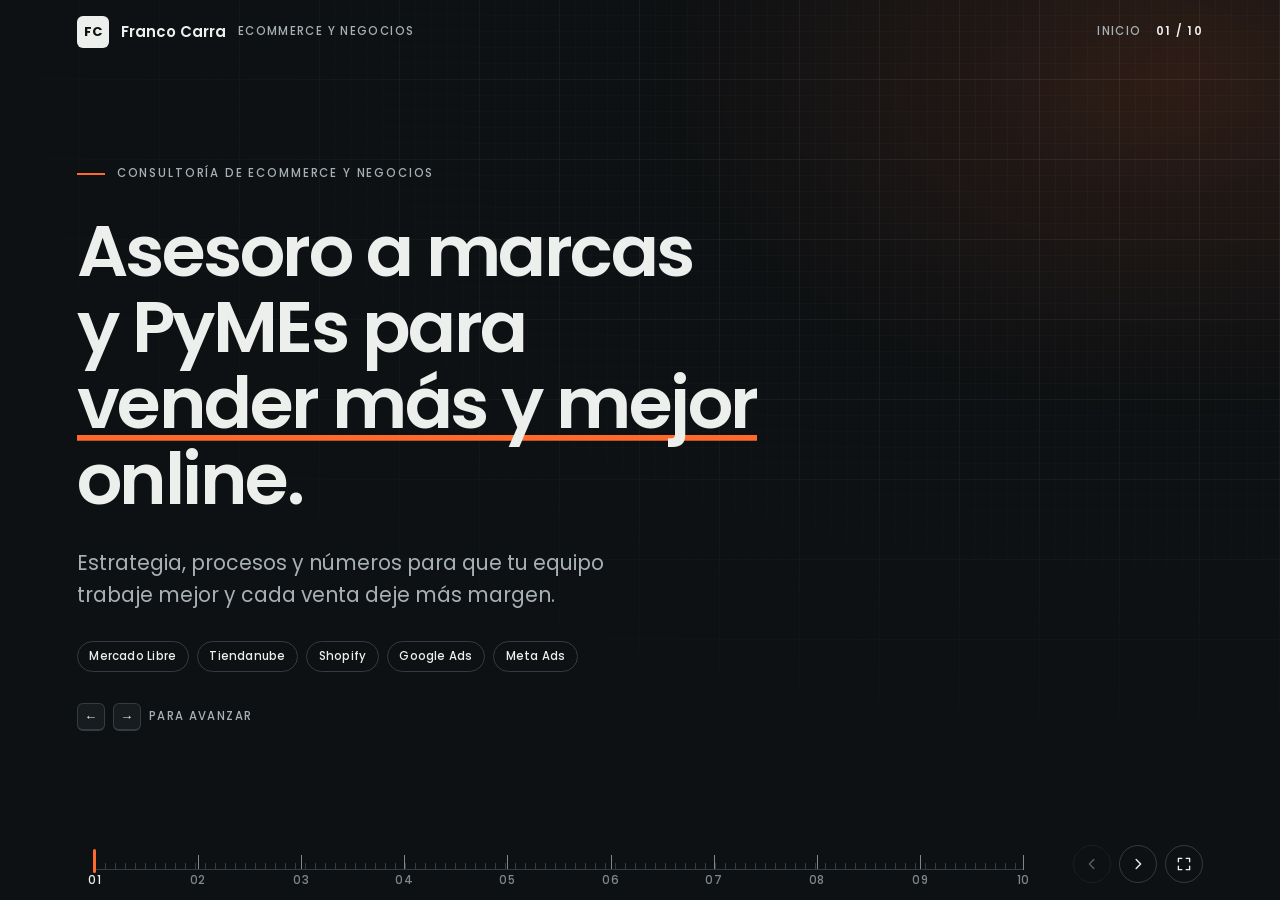
==== commit a3b2988d: "Presentación v2: modo oscuro, Poppins y enfoque de asesoría - Fondo oscuro y tipografía Poppins. - S" ====
--- a/presentacion/index.html
+++ b/presentacion/index.html
@@ -4,156 +4,152 @@
 <meta charset="utf-8">
 <meta name="viewport" content="width=device-width, initial-scale=1, viewport-fit=cover">
 <title>Franco Carra Ecommerce</title>
-<meta name="description" content="Franco Carra: gestión de ecommerce para PyMEs en Mercado Libre, Tiendanube, Google Ads e Instagram. Experiencia y casos de éxito.">
+<meta name="description" content="Franco Carra: consultoría de ecommerce y negocios. Estrategia, procesos y rentabilidad en Mercado Libre, Tiendanube, Shopify y publicidad digital.">
 <meta property="og:title" content="Franco Carra · Ecommerce y negocios">
-<meta property="og:description" content="Hago crecer las ventas online de tu PyME: Mercado Libre, Tiendanube, Google Ads e Instagram.">
+<meta property="og:description" content="Asesoro a marcas y PyMEs para vender más y mejor online.">
 <link rel="preconnect" href="https://fonts.googleapis.com">
 <link rel="preconnect" href="https://fonts.gstatic.com" crossorigin>
-<link rel="stylesheet" href="https://fonts.googleapis.com/css2?family=Archivo:wdth,wght@62..125,100..900&family=IBM+Plex+Mono:wght@400;500&display=swap">
+<link rel="stylesheet" href="https://fonts.googleapis.com/css2?family=Poppins:wght@400;500;600;700&display=swap">
 <style>
 :root{
-  --paper:#EEF0EC; --card:#F6F7F4;
-  --ink:#15191B; --ink-2:#4A5357; --rule:#CBD1CD;
-  --accent:#EC4E0C; --accent-ink:#B93A0A;
-  --night:#121517; --on-night:#EEF0EC; --on-night-2:#A4ADB1; --on-night-rule:#2D3336;
-  --grid-strong:rgba(21,25,27,.075); --grid-faint:rgba(21,25,27,.035);
-  --f-sans:"Archivo","Helvetica Neue",Helvetica,Arial,sans-serif;
-  --f-mono:"IBM Plex Mono",ui-monospace,SFMono-Regular,Menlo,Consolas,monospace;
+  color-scheme:dark;
+  --bg:#0E1113; --bg-deep:#0A0C0E; --card:#171C1F; --line:#252C30; --line-2:#343C41;
+  --text:#ECEFEC; --text-2:#A7B0B4; --text-3:#7E888D;
+  --accent:#FF6A2B; --accent-hi:#FF8A57; --glow:rgba(255,106,43,.14);
+  --grid-strong:rgba(236,239,236,.05); --grid-faint:rgba(236,239,236,.022);
+  --f-sans:"Poppins","Helvetica Neue",Helvetica,Arial,sans-serif;
   --ease:cubic-bezier(.2,.75,.2,1); --ease-io:cubic-bezier(.7,0,.3,1);
   --gx:max(20px,5vw); --bar-h:64px; --ruler-h:68px;
-  --fs-display:clamp(38px,9.4vw,64px); --fs-h2:clamp(28px,6.8vw,44px); --fs-h3:19px;
-  --fs-lead:clamp(17px,4.4vw,20px); --fs-body:15.5px; --fs-label:12px;
-  --fs-hero:clamp(68px,20vw,132px); --fs-num2:clamp(44px,12vw,76px);
-  --chrome-bg:var(--paper); --chrome-ink:var(--ink); --chrome-muted:var(--ink-2);
-  --chrome-rule:var(--rule); --chrome-tick:#9AA3A0;
-}
-:root[data-tone="night"]{
-  --chrome-bg:var(--night); --chrome-ink:var(--on-night); --chrome-muted:var(--on-night-2);
-  --chrome-rule:var(--on-night-rule); --chrome-tick:#4A5358;
+  --fs-display:clamp(34px,8.6vw,60px); --fs-h2:clamp(26px,6.4vw,42px); --fs-h3:18px;
+  --fs-lead:clamp(16px,4.2vw,19px); --fs-body:15px; --fs-label:12px;
+  --fs-hero:clamp(62px,18vw,124px); --fs-num2:clamp(40px,11vw,72px);
 }
 html.deck{
   --u:min(1vw,1.72vh);
   --gx:clamp(32px,6vw,112px);
-  --fs-display:clamp(40px,calc(var(--u)*6.4),120px);
-  --fs-h2:clamp(30px,calc(var(--u)*4),72px);
-  --fs-h3:clamp(17px,calc(var(--u)*1.75),30px);
-  --fs-lead:clamp(16px,calc(var(--u)*1.75),28px);
-  --fs-body:clamp(14px,calc(var(--u)*1.35),22px);
-  --fs-label:clamp(12px,calc(var(--u)*.95),15px);
-  --fs-hero:clamp(84px,calc(var(--u)*12.5),210px);
-  --fs-num2:clamp(44px,calc(var(--u)*5.6),100px);
+  --fs-display:clamp(38px,calc(var(--u) * 5.6),108px);
+  --fs-h2:clamp(28px,calc(var(--u) * 3.7),66px);
+  --fs-h3:clamp(16px,calc(var(--u) * 1.6),28px);
+  --fs-lead:clamp(15px,calc(var(--u) * 1.6),26px);
+  --fs-body:clamp(13.5px,calc(var(--u) * 1.25),21px);
+  --fs-label:clamp(11.5px,calc(var(--u) * .9),15px);
+  --fs-hero:clamp(80px,calc(var(--u) * 11),190px);
+  --fs-num2:clamp(40px,calc(var(--u) * 5.2),92px);
 }
 
 *,*::before,*::after{box-sizing:border-box}
 html{-webkit-text-size-adjust:100%;text-size-adjust:100%}
-body{margin:0;background:var(--paper);color:var(--ink);font-family:var(--f-sans);font-size:16px;line-height:1.5;-webkit-font-smoothing:antialiased}
-h1,h2,h3,p,ul,ol,dl,dd{margin:0}
+body{margin:0;background:var(--bg);color:var(--text);font-family:var(--f-sans);font-size:16px;line-height:1.5;-webkit-font-smoothing:antialiased;-moz-osx-font-smoothing:grayscale}
+h1,h2,h3,p,ul,ol,dl,dd,figure{margin:0}
 ul,ol{padding:0;list-style:none}
 a{color:inherit}
+img{max-width:100%}
 button{font:inherit;color:inherit}
 [hidden]{display:none!important}
 :focus-visible{outline:2px solid var(--accent);outline-offset:3px;border-radius:2px}
 .sr{position:absolute!important;width:1px;height:1px;padding:0;margin:-1px;overflow:hidden;clip:rect(0 0 0 0);white-space:nowrap;border:0}
 
 /* ---------- Type ---------- */
-.eyebrow{display:flex;align-items:center;gap:12px;font-family:var(--f-mono);font-size:var(--fs-label);font-weight:500;letter-spacing:.14em;text-transform:uppercase;color:var(--ink-2)}
+.eyebrow{display:flex;align-items:center;gap:12px;font-size:var(--fs-label);font-weight:500;letter-spacing:.16em;text-transform:uppercase;color:var(--text-2)}
 .eyebrow::before{content:"";flex:none;width:28px;height:2px;background:var(--accent)}
-.display{font-size:var(--fs-display);font-weight:650;font-stretch:112%;line-height:1.02;letter-spacing:-.028em;max-width:14.5ch;text-wrap:balance}
-.h2{font-size:var(--fs-h2);font-weight:620;font-stretch:108%;line-height:1.06;letter-spacing:-.022em;max-width:24ch;text-wrap:balance}
-.h3{font-size:var(--fs-h3);font-weight:620;font-stretch:104%;line-height:1.22;letter-spacing:-.008em}
-.lead{font-size:var(--fs-lead);line-height:1.45;color:var(--ink-2);max-width:46ch;text-wrap:pretty}
-.body{font-size:var(--fs-body);line-height:1.5;color:var(--ink-2);text-wrap:pretty}
-.mark{background-image:linear-gradient(var(--accent),var(--accent));background-repeat:no-repeat;background-size:100% .085em;background-position:0 94%;-webkit-box-decoration-break:clone;box-decoration-break:clone}
-[data-split] .w{display:inline-block;padding:.16em .04em .14em;margin:-.16em -.04em -.14em;clip-path:inset(0)}
+.display{font-size:var(--fs-display);font-weight:600;line-height:1.06;letter-spacing:-.035em;max-width:16ch;text-wrap:balance}
+.h2{font-size:var(--fs-h2);font-weight:600;line-height:1.12;letter-spacing:-.028em;max-width:24ch;text-wrap:balance}
+.h3{font-size:var(--fs-h3);font-weight:600;line-height:1.28;letter-spacing:-.012em}
+.lead{font-size:var(--fs-lead);line-height:1.55;color:var(--text-2);max-width:46ch;text-wrap:pretty}
+.body{font-size:var(--fs-body);line-height:1.6;color:var(--text-2);text-wrap:pretty}
+.mark{background-image:linear-gradient(var(--accent),var(--accent));background-repeat:no-repeat;background-size:100% .08em;background-position:0 94%;-webkit-box-decoration-break:clone;box-decoration-break:clone}
+[data-split] .w{display:inline-block;padding:.22em .04em .2em;margin:-.22em -.04em -.2em;clip-path:inset(0)}
 [data-split] .wi{display:inline-block}
 [data-split] .wi.mark{background-position:0 100%}
 
 /* ---------- Top bar ---------- */
-.topbar{display:flex;align-items:center;justify-content:space-between;gap:16px;padding-block:16px;padding-inline:var(--gx);border-bottom:1px solid var(--rule);color:var(--chrome-ink)}
+.topbar{display:flex;align-items:center;justify-content:space-between;gap:16px;padding-block:16px;padding-inline:var(--gx);background:var(--bg);border-bottom:1px solid var(--line)}
 .brand{display:flex;align-items:center;gap:12px;min-width:0;text-decoration:none}
-.brand-mark{flex:none;display:grid;place-items:center;width:32px;height:32px;border-radius:3px;background:var(--chrome-ink);color:var(--chrome-bg);font-weight:700;font-stretch:118%;font-size:13px;letter-spacing:.02em;transition:background-color .5s var(--ease),color .5s var(--ease)}
-.brand-name{font-weight:620;font-stretch:110%;font-size:15px;white-space:nowrap}
-.brand-tag{font-family:var(--f-mono);font-size:12px;letter-spacing:.1em;text-transform:uppercase;color:var(--chrome-muted);white-space:nowrap}
-.where{display:none;align-items:center;gap:14px;font-family:var(--f-mono);font-size:12px;letter-spacing:.1em;text-transform:uppercase;color:var(--chrome-muted);white-space:nowrap}
-.where b{font-weight:500;color:var(--chrome-ink)}
+.brand-mark{flex:none;display:grid;place-items:center;width:32px;height:32px;border-radius:6px;background:var(--text);color:var(--bg);font-weight:700;font-size:13px;letter-spacing:.02em}
+.brand-name{font-weight:600;font-size:15px;white-space:nowrap}
+.brand-tag{font-size:11.5px;font-weight:500;letter-spacing:.12em;text-transform:uppercase;color:var(--text-2);white-space:nowrap}
+.where{display:none;align-items:center;gap:14px;font-size:11.5px;font-weight:500;letter-spacing:.12em;text-transform:uppercase;color:var(--text-2);white-space:nowrap}
+.where b{font-weight:600;color:var(--text)}
 @media (max-width:520px){.brand-tag{display:none}}
 
 /* ---------- Slides: page flow (phones, narrow windows, no JS) ---------- */
-.slide{position:relative;overflow:hidden;background:var(--paper);color:var(--ink);padding-block:64px;padding-inline:var(--gx);border-top:1px solid var(--rule)}
+.slide{position:relative;overflow:hidden;background:var(--bg);padding-block:64px;padding-inline:var(--gx);border-top:1px solid var(--line)}
 .slide:first-child{border-top:0}
-.slide-night{background:var(--night);color:var(--on-night);border-top-color:var(--night)}
+.slide-case{background:var(--bg-deep)}
 .slide-inner{position:relative;max-width:1320px;margin-inline:auto;display:flex;flex-direction:column;gap:28px}
 .slide-head{display:flex;flex-direction:column;gap:16px}
 .slide-body{display:flex;flex-direction:column;gap:clamp(24px,4vh,48px)}
-.slide-night .eyebrow,.slide-night .lead,.slide-night .body{color:var(--on-night-2)}
 
 /* ---------- Slides: presentation mode ---------- */
 html.deck,html.deck body{height:100%;overflow:hidden}
-html.deck .slides{position:fixed;inset:0;background:var(--chrome-bg);transition:background-color .6s var(--ease)}
+html.deck .slides{position:fixed;inset:0;background:var(--bg)}
 html.deck .slide{position:absolute;inset:0;border:0;display:flex;flex-direction:column;padding:calc(var(--bar-h) + env(safe-area-inset-top,0px) + 1.5vh) var(--gx) calc(var(--ruler-h) + env(safe-area-inset-bottom,0px) + 1.5vh);overflow-x:hidden;overflow-y:auto;overscroll-behavior:contain;scrollbar-width:none;opacity:0;visibility:hidden;transition:opacity 0s linear .6s,visibility 0s linear .6s}
 html.deck .slide::-webkit-scrollbar{display:none}
 html.deck .slide.is-active{opacity:1;visibility:visible;z-index:2;transition:opacity .6s var(--ease)}
 html.deck .slide-inner{width:100%;flex:1 0 auto;gap:0}
 html.deck .slide-body{flex:1 0 auto;justify-content:center;padding-block:clamp(20px,3.2vh,48px)}
 html.deck .slide-center .slide-inner{justify-content:center;gap:clamp(18px,3.4vh,36px)}
-html.deck .h2{max-width:28ch}
-html.deck .topbar{position:fixed;top:0;left:0;right:0;z-index:5;height:calc(var(--bar-h) + env(safe-area-inset-top,0px));padding-block:env(safe-area-inset-top,0px) 0;border-bottom:0;background:transparent;transition:color .5s var(--ease)}
+html.deck .h2{max-width:34ch}
+html.deck .topbar{position:fixed;top:0;left:0;right:0;z-index:5;height:calc(var(--bar-h) + env(safe-area-inset-top,0px));padding-block:env(safe-area-inset-top,0px) 0;border-bottom:0;background:transparent}
 html.deck .where{display:flex}
 
 /* ---------- Cover & contact ---------- */
-.grid-bg{position:absolute;inset:0;pointer-events:none;background-image:linear-gradient(to right,var(--grid-strong) 1px,transparent 1px),linear-gradient(to bottom,var(--grid-strong) 1px,transparent 1px),linear-gradient(to right,var(--grid-faint) 1px,transparent 1px),linear-gradient(to bottom,var(--grid-faint) 1px,transparent 1px);background-size:80px 80px,80px 80px,16px 16px,16px 16px;background-position:-1px -1px;-webkit-mask-image:radial-gradient(120% 95% at 88% 12%,#000 0%,rgba(0,0,0,.55) 42%,transparent 78%);mask-image:radial-gradient(120% 95% at 88% 12%,#000 0%,rgba(0,0,0,.55) 42%,transparent 78%)}
+.grid-bg{position:absolute;inset:0;pointer-events:none;background-image:radial-gradient(60% 55% at 92% 8%,var(--glow),transparent 70%),linear-gradient(to right,var(--grid-strong) 1px,transparent 1px),linear-gradient(to bottom,var(--grid-strong) 1px,transparent 1px),linear-gradient(to right,var(--grid-faint) 1px,transparent 1px),linear-gradient(to bottom,var(--grid-faint) 1px,transparent 1px);background-size:auto,80px 80px,80px 80px,16px 16px,16px 16px;background-position:0 0,-1px -1px,-1px -1px,-1px -1px,-1px -1px;-webkit-mask-image:radial-gradient(120% 95% at 88% 12%,#000 0%,rgba(0,0,0,.6) 42%,transparent 80%);mask-image:radial-gradient(120% 95% at 88% 12%,#000 0%,rgba(0,0,0,.6) 42%,transparent 80%)}
 .chips{display:flex;flex-wrap:wrap;gap:8px}
-.chips li{font-family:var(--f-mono);font-size:var(--fs-label);font-weight:500;letter-spacing:.03em;line-height:1.2;padding:.62em .9em;border:1px solid var(--rule);border-radius:3px;background:var(--card);color:var(--ink)}
-.slide-night .chips li{background:transparent;border-color:var(--on-night-rule);color:var(--on-night)}
-.hint{display:none;align-items:center;gap:8px;font-family:var(--f-mono);font-size:12px;letter-spacing:.08em;text-transform:uppercase;color:var(--ink-2)}
+.chips li{font-size:var(--fs-label);font-weight:500;letter-spacing:.02em;line-height:1.2;padding:.66em 1em;border:1px solid var(--line-2);border-radius:999px;color:var(--text)}
+.hint{display:none;align-items:center;gap:8px;font-size:11.5px;font-weight:500;letter-spacing:.12em;text-transform:uppercase;color:var(--text-2)}
 html.deck .hint{display:flex}
 .hint-keys{display:inline-flex;align-items:center;gap:8px}
 .hint-touch{display:none}
 @media (pointer:coarse){.hint-keys{display:none}.hint-touch{display:inline}}
-.kbd{display:inline-grid;place-items:center;min-width:28px;height:28px;padding:0 6px;border:1px solid var(--rule);border-bottom-width:2px;border-radius:4px;background:var(--card);color:var(--ink);font-size:13px;letter-spacing:0}
+.kbd{display:inline-grid;place-items:center;min-width:28px;height:28px;padding:0 6px;border:1px solid var(--line-2);border-bottom-width:2px;border-radius:6px;background:var(--card);color:var(--text);font-size:13px;letter-spacing:0}
 .cta-row{display:flex;flex-wrap:wrap;align-items:center;gap:14px 22px}
-.btn{display:inline-flex;align-items:center;gap:12px;padding:16px 22px;border-radius:3px;background:var(--ink);color:var(--paper);text-decoration:none;font-weight:600;font-stretch:106%;font-size:var(--fs-body);transition:background-color .3s var(--ease)}
+.btn{display:inline-flex;align-items:center;gap:12px;padding:15px 22px;border-radius:999px;background:var(--accent);color:var(--bg);text-decoration:none;font-weight:600;font-size:var(--fs-body);transition:background-color .3s var(--ease)}
 .btn svg{width:18px;height:18px;transition:transform .3s var(--ease)}
-.btn:hover{background:var(--accent-ink)}
+.btn:hover{background:var(--accent-hi)}
 .btn:hover svg{transform:translate(2px,-2px)}
-.url{font-family:var(--f-mono);font-size:var(--fs-label);letter-spacing:.04em;color:var(--ink-2);user-select:all;-webkit-user-select:all}
-.sign-off{display:flex;align-items:center;gap:12px;font-size:var(--fs-body);color:var(--ink-2)}
-
-/* ---------- About ---------- */
+.url{font-size:var(--fs-label);letter-spacing:.02em;color:var(--text-2);user-select:all;-webkit-user-select:all}
+.sign-off{display:flex;align-items:center;gap:12px;font-size:var(--fs-body);color:var(--text-2)}
+
+/* ---------- About & skills ---------- */
 .about-grid,.split{display:grid;gap:32px;grid-template-columns:minmax(0,1fr)}
 .about-copy{display:flex;flex-direction:column;gap:18px}
-.spec-title{font-family:var(--f-mono);font-size:var(--fs-label);font-weight:500;letter-spacing:.14em;text-transform:uppercase;color:var(--ink-2);padding-bottom:12px;border-bottom:1.5px solid var(--ink)}
-.spec-row{display:grid;grid-template-columns:minmax(0,1.1fr) minmax(0,1.25fr);gap:6px 24px;align-items:baseline;padding-block:clamp(9px,1.6vh,16px);border-bottom:1px solid var(--rule)}
-.spec-row dt{font-size:var(--fs-h3);font-weight:620;font-stretch:104%;line-height:1.25}
-.spec-row dd{font-size:var(--fs-body);line-height:1.45;color:var(--ink-2)}
-.spec-note{display:flex;flex-wrap:wrap;align-items:baseline;gap:6px 14px;padding-top:14px;font-size:var(--fs-body);color:var(--ink-2)}
-.spec-note b{font-family:var(--f-mono);font-size:var(--fs-label);font-weight:500;letter-spacing:.14em;text-transform:uppercase;color:var(--ink)}
+.spec-title,.skill-title{font-size:var(--fs-label);font-weight:500;letter-spacing:.16em;text-transform:uppercase;padding-bottom:12px;border-bottom:1.5px solid var(--text)}
+.spec-title{color:var(--text-2)}
+.skill-title{color:var(--accent)}
+.spec-row{display:grid;grid-template-columns:minmax(0,1.1fr) minmax(0,1.25fr);gap:6px 24px;align-items:baseline;padding-block:clamp(9px,1.55vh,16px);border-bottom:1px solid var(--line)}
+.spec-row dt{font-size:var(--fs-h3);font-weight:600;line-height:1.3}
+.spec-row dd{font-size:var(--fs-body);line-height:1.5;color:var(--text-2)}
+.tag{display:inline-block;margin-left:8px;padding:.3em .7em;border-radius:999px;background:var(--glow);color:var(--accent);font-size:10.5px;font-weight:600;letter-spacing:.1em;text-transform:uppercase;vertical-align:.25em;line-height:1.2}
+.skills{display:grid;gap:28px;grid-template-columns:minmax(0,1fr)}
+.skill-list li{font-size:var(--fs-h3);font-weight:500;line-height:1.3;padding-block:clamp(10px,1.7vh,16px);border-bottom:1px solid var(--line)}
+.skill-list li span{display:block;margin-top:2px;font-size:var(--fs-body);font-weight:400;color:var(--text-2)}
 @media (max-width:520px){.spec-row{grid-template-columns:minmax(0,1fr)}}
 @media (min-width:760px){
   .about-grid{grid-template-columns:minmax(0,5fr) minmax(0,6fr);gap:clamp(32px,5vw,96px);align-items:start}
   .split{grid-template-columns:minmax(0,5fr) minmax(0,7fr);gap:clamp(32px,5vw,96px);align-items:start}
+  .skills{grid-template-columns:repeat(3,minmax(0,1fr));gap:clamp(20px,3vw,56px)}
 }
 
 /* ---------- Checklist (problems) & points (strengths) ---------- */
-.checklist{display:flex;flex-direction:column;border-top:1.5px solid var(--ink)}
+.checklist{display:flex;flex-direction:column;border-top:1.5px solid var(--text)}
 .check,.point{display:grid;grid-template-columns:auto minmax(0,1fr);gap:4px 16px}
-.check{padding-block:clamp(12px,1.9vh,20px);border-bottom:1px solid var(--rule)}
-.box{grid-row:span 2;position:relative;width:.9em;height:.9em;margin-top:.2em;border-radius:2px;font-size:var(--fs-h3)}
-.check .box{border:1.5px solid var(--ink-2)}
+.check{padding-block:clamp(12px,1.9vh,20px);border-bottom:1px solid var(--line)}
+.box{grid-row:span 2;position:relative;width:.9em;height:.9em;margin-top:.24em;border-radius:3px;font-size:var(--fs-h3)}
+.check .box{border:1.5px solid var(--text-3)}
 .point .box{background:var(--accent)}
-.point .box::after{content:"";position:absolute;left:.3em;top:.12em;width:.22em;height:.46em;border:solid var(--paper);border-width:0 .09em .09em 0;transform:rotate(45deg)}
+.point .box::after{content:"";position:absolute;left:.3em;top:.12em;width:.22em;height:.46em;border:solid var(--bg);border-width:0 .09em .09em 0;transform:rotate(45deg)}
 .points{display:grid;gap:clamp(20px,3.4vh,40px) clamp(24px,4vw,64px);grid-template-columns:minmax(0,1fr)}
-.point{padding-top:clamp(12px,1.8vh,18px);border-top:1.5px solid var(--ink)}
+.point{padding-top:clamp(12px,1.8vh,18px);border-top:1.5px solid var(--text)}
 @media (min-width:640px){.points{grid-template-columns:repeat(2,minmax(0,1fr))}}
 
 /* ---------- Services ---------- */
 .cards{display:grid;gap:12px;grid-template-columns:minmax(0,1fr)}
-.card{display:flex;flex-direction:column;gap:clamp(8px,1.2vh,14px);padding:clamp(16px,2.2vh,28px) clamp(16px,1.6vw,26px);background:var(--card);border:1px solid var(--rule);border-radius:4px;transition:border-color .35s var(--ease),transform .35s var(--ease),box-shadow .35s var(--ease)}
+.card{display:flex;flex-direction:column;gap:clamp(8px,1.2vh,14px);padding:clamp(16px,2.2vh,28px) clamp(16px,1.6vw,26px);background:var(--card);border:1px solid var(--line);border-radius:10px;transition:border-color .35s var(--ease),transform .35s var(--ease)}
 .card-top{display:flex;align-items:center;gap:12px}
-.ico{flex:none;width:clamp(22px,1.9vw,30px);height:clamp(22px,1.9vw,30px);color:var(--ink);transition:color .35s var(--ease)}
+.ico{flex:none;width:clamp(22px,1.9vw,30px);height:clamp(22px,1.9vw,30px);color:var(--accent)}
 .ico svg{display:block;width:100%;height:100%}
-.card:hover{border-color:var(--ink);transform:translateY(-3px);box-shadow:0 12px 26px -20px rgba(21,25,27,.55)}
-.card:hover .ico{color:var(--accent-ink)}
+.card:hover{border-color:var(--line-2);transform:translateY(-3px)}
 @media (min-width:600px){.cards{grid-template-columns:repeat(2,minmax(0,1fr))}}
 @media (min-width:1000px){.cards{grid-template-columns:repeat(3,minmax(0,1fr))}}
 html.deck .cards{grid-template-columns:repeat(3,minmax(0,1fr));gap:clamp(10px,1.3vw,20px)}
@@ -162,51 +158,63 @@
 .steps{--sg:clamp(16px,2vw,32px);position:relative}
 .steps-list{display:grid;gap:28px;grid-template-columns:minmax(0,1fr)}
 .step{position:relative;display:flex;flex-direction:column;gap:10px;padding-top:34px}
-.step-dot{position:absolute;top:0;left:0;width:14px;height:14px;border-radius:50%;background:var(--paper);border:2px solid var(--ink)}
-.step-n{font-family:var(--f-mono);font-size:var(--fs-label);font-weight:500;letter-spacing:.14em;text-transform:uppercase;color:var(--accent-ink)}
+.step-dot{position:absolute;top:0;left:0;width:14px;height:14px;border-radius:50%;background:var(--bg);border:2px solid var(--text)}
+.step-n{font-size:var(--fs-label);font-weight:500;letter-spacing:.16em;text-transform:uppercase;color:var(--accent)}
 .steps-track{display:none}
 @media (min-width:760px){
   .steps-list{grid-template-columns:repeat(4,minmax(0,1fr));gap:var(--sg)}
-  .steps-track{display:block;position:absolute;top:6px;left:0;height:2px;width:calc((100% + var(--sg)) * .75);background:var(--rule)}
-  .steps-fill{position:absolute;inset:0;background:var(--ink);transform-origin:left}
+  .steps-track{display:block;position:absolute;top:6px;left:0;height:2px;width:calc((100% + var(--sg)) * .75);background:var(--line-2)}
+  .steps-fill{position:absolute;inset:0;background:var(--text);transform-origin:left}
 }
 
 /* ---------- Cases ---------- */
-.case-sub{font-size:var(--fs-lead);line-height:1.45;color:var(--on-night-2);max-width:48ch}
+.case-grid{display:grid;gap:40px;grid-template-columns:minmax(0,1fr)}
+.case-main{display:flex;flex-direction:column;gap:28px}
+.case-sub{font-size:var(--fs-lead);line-height:1.5;color:var(--text-2);max-width:44ch}
 .figs{display:flex;flex-wrap:wrap;align-items:flex-end;gap:28px clamp(24px,3.5vw,64px)}
+.figs-col{flex-direction:column;align-items:flex-start;gap:0}
+.figs-col .fig+.fig{margin-top:clamp(18px,3vh,32px);padding-top:clamp(18px,3vh,32px);border-top:1px solid var(--line-2)}
 .fig{display:flex;flex-direction:column;gap:clamp(8px,1.3vh,14px);min-width:0}
-.fig-label,.case-foot .label{font-family:var(--f-mono);font-size:var(--fs-label);font-weight:500;letter-spacing:.14em;text-transform:uppercase;color:var(--on-night-2)}
-.fig-value{font-size:var(--fs-hero);font-weight:640;font-stretch:115%;line-height:.88;letter-spacing:-.04em;color:var(--on-night);white-space:nowrap}
+.fig-label,.case-foot .label{font-size:var(--fs-label);font-weight:500;letter-spacing:.16em;text-transform:uppercase;color:var(--text-2)}
+.fig-value{font-size:var(--fs-hero);font-weight:600;line-height:.95;letter-spacing:-.045em;color:var(--text);white-space:nowrap}
 .fig-value .sign{color:var(--accent);margin-right:.03em}
-.fig-value .unit{font-size:.62em;letter-spacing:-.02em;margin-left:.05em}
+.fig-value .unit{font-size:.62em;letter-spacing:-.02em;margin-left:.04em}
 .fig-small .fig-value{font-size:var(--fs-num2)}
-.fig-before .fig-value{color:var(--on-night-2)}
-.fig-cap{font-size:var(--fs-body);line-height:1.4;color:var(--on-night-2);max-width:27ch}
+.fig-before .fig-value{color:var(--text-2)}
+.fig-cap{font-size:var(--fs-body);line-height:1.45;color:var(--text-2);max-width:28ch}
 .fig-arrow{display:none}
-.fig-sep{display:none}
 .case-foot{display:flex;flex-wrap:wrap;align-items:center;gap:12px 20px}
+.case-media{display:flex;justify-content:center;align-items:center;padding-block:8px;background:radial-gradient(closest-side,var(--glow),transparent)}
+.device{display:flex;flex-direction:column;align-items:center;gap:14px}
+.device figcaption{font-size:var(--fs-label);font-weight:500;letter-spacing:.06em;color:var(--text-2)}
+.phone{--pw:clamp(200px,62vw,260px);--pp:calc(var(--pw) * .034);position:relative;flex:none;width:var(--pw);height:calc((var(--pw) - 2 * var(--pp)) * 2.1727 + 2 * var(--pp));padding:var(--pp);border-radius:calc(var(--pw) * .17);background:linear-gradient(150deg,#3A4247 0%,#1B2023 40%,#0C0F11 100%);box-shadow:inset 0 0 0 1px rgba(255,255,255,.09),0 40px 80px -30px rgba(0,0,0,.9)}
+.phone::after{content:"";position:absolute;left:50%;top:calc(var(--pp) + var(--pw) * .026);width:calc(var(--pw) * .28);height:calc(var(--pw) * .078);transform:translateX(-50%);border-radius:999px;background:#040506}
+.phone-screen{width:100%;height:100%;overflow:hidden;border-radius:calc(var(--pw) * .14);background:#fff}
+.phone-screen img{display:block;width:100%;height:100%;object-fit:cover;object-position:top}
 @media (min-width:600px){
-  .fig-arrow{display:block;position:relative;align-self:center;flex:1 1 80px;min-width:60px;max-width:240px;height:16px}
+  .fig-arrow{display:block;position:relative;align-self:center;flex:1 1 80px;min-width:60px;max-width:220px;height:16px}
   .fig-arrow::before{content:"";position:absolute;left:0;right:2px;top:7px;height:2px;background:var(--accent)}
   .fig-arrow::after{content:"";position:absolute;right:2px;top:3px;width:10px;height:10px;border-top:2px solid var(--accent);border-right:2px solid var(--accent);transform:rotate(45deg)}
-  .fig-sep{display:block;align-self:stretch;width:1px;background:var(--on-night-rule)}
 }
+html.deck .case-grid{flex:1 0 auto;grid-template-columns:minmax(0,1fr) auto;align-items:stretch;gap:clamp(32px,4vw,80px)}
+html.deck .case-main{gap:0}
+html.deck .phone{--pw:clamp(170px,min(20vw,calc((100vh - var(--bar-h) - var(--ruler-h) - 12vh - 32px) * .46)),330px)}
 
 /* ---------- Ruler (progress) ---------- */
 .ruler{display:none}
-html.deck .ruler{position:fixed;left:0;right:0;bottom:0;z-index:5;display:flex;align-items:flex-end;gap:clamp(16px,2.5vw,40px);height:calc(var(--ruler-h) + env(safe-area-inset-bottom,0px));padding:0 var(--gx) calc(14px + env(safe-area-inset-bottom,0px));color:var(--chrome-ink);transition:color .5s var(--ease)}
+html.deck .ruler{position:fixed;left:0;right:0;bottom:0;z-index:5;display:flex;align-items:flex-end;gap:clamp(16px,2.5vw,40px);height:calc(var(--ruler-h) + env(safe-area-inset-bottom,0px));padding:0 var(--gx) calc(14px + env(safe-area-inset-bottom,0px))}
 .scale{position:relative;flex:1;height:40px;margin-inline:18px}
-.scale::before{content:"";position:absolute;left:0;right:0;bottom:16px;height:7px;background-image:repeating-linear-gradient(to right,var(--chrome-tick) 0 1px,transparent 1px 10px)}
-.scale::after{content:"";position:absolute;left:0;right:0;bottom:16px;height:1px;background:var(--chrome-rule)}
+.scale::before{content:"";position:absolute;left:0;right:0;bottom:16px;height:7px;background-image:repeating-linear-gradient(to right,var(--line-2) 0 1px,transparent 1px 10px)}
+.scale::after{content:"";position:absolute;left:0;right:0;bottom:16px;height:1px;background:var(--line-2)}
 .scale-fill{position:absolute;left:0;bottom:16px;z-index:1;height:2px;width:calc(var(--x,0) * 100%);background:var(--accent);transition:width .8s var(--ease)}
-.marker{position:absolute;bottom:13px;z-index:2;left:calc(var(--x,0) * 100%);width:3px;height:24px;margin-left:-1.5px;border-radius:1px;background:var(--accent);transition:left .8s var(--ease)}
-.tick{position:absolute;bottom:0;left:calc(var(--x) * 100%);width:40px;height:40px;margin-left:-20px;padding:0;border:0;background:none;cursor:pointer;color:var(--chrome-muted);font-family:var(--f-mono);font-size:12px;font-weight:500;letter-spacing:.04em;transition:color .3s}
+.marker{position:absolute;bottom:13px;z-index:2;left:calc(var(--x,0) * 100%);width:3px;height:24px;margin-left:-1.5px;border-radius:2px;background:var(--accent);transition:left .8s var(--ease)}
+.tick{position:absolute;bottom:0;left:calc(var(--x) * 100%);width:40px;height:40px;margin-left:-20px;padding:0;border:0;background:none;cursor:pointer;color:var(--text-3);font-size:11.5px;font-weight:500;letter-spacing:.04em;transition:color .3s}
 .tick::before{content:"";position:absolute;left:50%;bottom:16px;width:1px;height:15px;background:currentColor}
 .tick span{position:absolute;left:0;right:0;bottom:0;text-align:center;line-height:1}
-.tick:hover,.tick[aria-current="true"]{color:var(--chrome-ink)}
+.tick:hover,.tick[aria-current="true"]{color:var(--text)}
 .ctrls{display:flex;gap:8px;padding-bottom:3px}
-.ctrl{display:grid;place-items:center;width:38px;height:38px;padding:0;border:1px solid var(--chrome-rule);border-radius:3px;background:transparent;color:var(--chrome-ink);cursor:pointer;transition:border-color .3s,opacity .3s}
-.ctrl:hover{border-color:var(--chrome-ink)}
+.ctrl{display:grid;place-items:center;width:38px;height:38px;padding:0;border:1px solid var(--line-2);border-radius:999px;background:transparent;color:var(--text);cursor:pointer;transition:border-color .3s,opacity .3s}
+.ctrl:hover{border-color:var(--text-2)}
 .ctrl:disabled{opacity:.35;cursor:default}
 .ctrl svg{width:18px;height:18px}
 
@@ -216,21 +224,26 @@
   html.deck .slide.is-active [data-split] .wi,html.flow .slide-cover [data-split] .wi{animation:word .95s var(--ease) both;animation-delay:calc(120ms + var(--k,0) * 85ms + var(--wi,0) * 42ms)}
   html.deck .slide.is-active [data-split] .wi.mark,html.flow .slide-cover [data-split] .wi.mark{animation:word .95s var(--ease) both,mark 1.1s var(--ease-io) both;animation-delay:calc(120ms + var(--k,0) * 85ms + var(--wi,0) * 42ms),calc(760ms + var(--k,0) * 85ms + var(--wi,0) * 42ms)}
   html.deck .slide.is-active [data-stagger]>*,html.flow .slide-cover [data-stagger]>*{animation:rise .75s var(--ease) both;animation-delay:calc(120ms + var(--k,0) * 85ms + var(--c,0) * 70ms)}
-  html.deck .slide.is-active .grid-bg,html.flow .slide-cover .grid-bg{animation:grid-in 1.8s var(--ease) both}
+  html.deck .slide.is-active .grid-bg,html.flow .slide-cover .grid-bg{animation:fade-in 1.8s var(--ease) both}
   html.deck .slide.is-active .steps-fill{animation:fill-x 1.5s var(--ease-io) both;animation-delay:.6s}
   html.deck .slide.is-active .step-dot{animation:pop .55s var(--ease) both;animation-delay:calc(.6s + var(--i,0) * .46s)}
   html.deck .slide.is-active .fig-arrow{animation:draw-x .9s var(--ease-io) both;animation-delay:.75s}
+  html.deck .slide.is-active .case-media{animation:fade-in 1.4s var(--ease) both;animation-delay:.2s}
+  html.deck .slide.is-active .phone{animation:phone-in 1.1s var(--ease) both;animation-delay:.3s}
+  html.deck .slide.is-active .phone-screen img{animation:screen-in 1s var(--ease-io) both;animation-delay:.75s}
 }
 @media (prefers-reduced-motion:reduce){
   html.deck .slide,html.deck .slide.is-active,.scale-fill,.marker{transition:none}
 }
 @keyframes rise{from{opacity:0;transform:translate3d(0,calc(var(--dir,1) * 24px),0)}to{opacity:1;transform:none}}
 @keyframes word{from{transform:translate3d(0,calc(var(--dir,1) * 112%),0)}to{transform:none}}
-@keyframes mark{from{background-size:0% .085em}to{background-size:100% .085em}}
-@keyframes grid-in{from{opacity:0;transform:scale(1.035)}to{opacity:1;transform:none}}
+@keyframes mark{from{background-size:0% .08em}to{background-size:100% .08em}}
+@keyframes fade-in{from{opacity:0}to{opacity:1}}
 @keyframes fill-x{from{transform:scaleX(0)}to{transform:scaleX(1)}}
 @keyframes pop{0%{transform:scale(0)}70%{transform:scale(1.2)}100%{transform:scale(1)}}
 @keyframes draw-x{from{clip-path:inset(0 100% 0 0)}to{clip-path:inset(0 0 0 0)}}
+@keyframes phone-in{from{opacity:0;transform:translate3d(0,56px,0) rotate(4deg)}to{opacity:1;transform:none}}
+@keyframes screen-in{from{clip-path:inset(0 0 100% 0)}to{clip-path:inset(0 0 0 0)}}
 </style>
 </head>
 <body>
@@ -241,7 +254,7 @@
     <span class="brand-name">Franco Carra</span>
     <span class="brand-tag">Ecommerce y negocios</span>
   </a>
-  <p class="where" aria-live="polite"><span id="where-label">Inicio</span><b id="where-count">01 / 09</b></p>
+  <p class="where" aria-live="polite"><span id="where-label">Inicio</span><b id="where-count">01 / 10</b></p>
 </header>
 
 <main class="slides">
@@ -250,13 +263,14 @@
     <div class="grid-bg" aria-hidden="true"></div>
     <div class="slide-inner">
       <p class="eyebrow" data-anim>Consultoría de ecommerce y negocios</p>
-      <h1 class="display" data-split>Hago crecer las <span class="mark">ventas online</span> de tu PyME.</h1>
-      <p class="lead" data-anim>Gestiono tu ecommerce de punta a punta para que vendas más y cada venta te deje plata.</p>
-      <ul class="chips" data-stagger aria-label="Canales">
+      <h1 class="display" data-split>Asesoro a marcas y PyMEs para <span class="mark">vender más y mejor</span> online.</h1>
+      <p class="lead" data-anim>Estrategia, procesos y números para que tu equipo trabaje mejor y cada venta deje más margen.</p>
+      <ul class="chips" data-stagger aria-label="Plataformas y publicidad">
         <li>Mercado Libre</li>
         <li>Tiendanube</li>
+        <li>Shopify</li>
         <li>Google Ads</li>
-        <li>Instagram</li>
+        <li>Meta Ads</li>
       </ul>
       <p class="hint" data-anim>
         <span class="hint-keys"><span class="kbd" aria-hidden="true">←</span><span class="kbd" aria-hidden="true">→</span> para avanzar</span>
@@ -274,38 +288,76 @@
       <div class="slide-body">
         <div class="about-grid">
           <div class="about-copy">
-            <p class="lead" data-anim>Soy Franco Carra. Trabajé en una consultora de Mercado Libre y gestioné el ecommerce de un importador de herramientas, de una ferretería y de una empresa de repuestos para camiones.</p>
-            <p class="body" data-anim>Conozco lo que hay detrás de cada venta: stock, precios, publicaciones, reclamos, envíos y márgenes. Hoy trabajo de forma independiente con PyMEs que quieren vender más online.</p>
+            <p class="lead" data-anim>Soy Franco Carra, DTC Lead en SodaStream. Antes trabajé en una consultora de Mercado Libre y gestioné el ecommerce de un importador de herramientas, de una ferretería y de una empresa de repuestos para camiones.</p>
+            <p class="body" data-anim>Conozco lo que hay detrás de cada venta: stock, precios, publicidad, reclamos, envíos y márgenes. Con esa experiencia asesoro a empresas que quieren vender más y mejor online.</p>
           </div>
           <div class="spec">
             <p class="spec-title" data-anim>Experiencia</p>
             <dl data-stagger>
-              <div class="spec-row"><dt>Impexpro</dt><dd>Gestión de cuentas de ecommerce de un importador de herramientas</dd></div>
+              <div class="spec-row"><dt>SodaStream <span class="tag">Actual</span></dt><dd>DTC Lead · Venta directa al consumidor</dd></div>
+              <div class="spec-row"><dt>Impexpro</dt><dd>Ecommerce de un importador de herramientas</dd></div>
               <div class="spec-row"><dt>Mercado Inteligente</dt><dd>Consultora para vendedores de Mercado Libre</dd></div>
               <div class="spec-row"><dt>Ferretería Don Roberto</dt><dd>Mercado Libre e Instagram</dd></div>
               <div class="spec-row"><dt>Elásticos Lioy</dt><dd>Tiendanube, Mercado Libre y Google Ads</dd></div>
             </dl>
-            <p class="spec-note" data-anim><b>Rubros</b> Ferretería, herramientas y repuestos</p>
           </div>
         </div>
       </div>
     </div>
   </section>
 
+  <section class="slide" id="especialidades" data-label="Especialidades">
+    <div class="slide-inner">
+      <header class="slide-head">
+        <p class="eyebrow" data-anim>Especialidades</p>
+        <h2 class="h2" data-split>Plataformas, publicidad y negocio.</h2>
+      </header>
+      <div class="slide-body">
+        <div class="skills">
+          <div class="skill-group">
+            <p class="skill-title" data-anim>Plataformas</p>
+            <ul class="skill-list" data-stagger>
+              <li>Shopify</li>
+              <li>Tiendanube</li>
+              <li>Mercado Libre</li>
+            </ul>
+          </div>
+          <div class="skill-group">
+            <p class="skill-title" data-anim>Publicidad</p>
+            <ul class="skill-list" data-stagger>
+              <li>Google Ads</li>
+              <li>Meta Ads</li>
+              <li>Mercado Ads<span>Product Ads y DSP</span></li>
+            </ul>
+          </div>
+          <div class="skill-group">
+            <p class="skill-title" data-anim>Negocio</p>
+            <ul class="skill-list" data-stagger>
+              <li>Rentabilidad</li>
+              <li>Rotación de stock</li>
+              <li>Análisis de mercado<span>Competidores y oportunidades</span></li>
+              <li>Desarrollo de negocio y producto</li>
+            </ul>
+          </div>
+        </div>
+      </div>
+    </div>
+  </section>
+
   <section class="slide" id="desafio" data-label="El problema">
     <div class="slide-inner">
       <header class="slide-head">
-        <p class="eyebrow" data-anim>Lo que veo en muchas PyMEs</p>
-        <h2 class="h2" data-split>Buen producto, pocas ventas online.</h2>
+        <p class="eyebrow" data-anim>Lo que veo en muchas empresas</p>
+        <h2 class="h2" data-split>Se trabaja mucho y se gana poco.</h2>
       </header>
       <div class="slide-body">
         <div class="split">
-          <p class="lead" data-anim>Lo veo seguido en empresas con años de trayectoria. Las causas casi siempre se repiten.</p>
+          <p class="lead" data-anim>Lo veo seguido en empresas que ya venden online. Las causas casi siempre se repiten.</p>
           <ul class="checklist" data-stagger>
-            <li class="check"><span class="box" aria-hidden="true"></span><h3 class="h3">Nadie a cargo</h3><p class="body">Lo online lo maneja quien puede, en los ratos libres y sin un plan.</p></li>
-            <li class="check"><span class="box" aria-hidden="true"></span><h3 class="h3">Publicaciones que no venden</h3><p class="body">Títulos flojos, fotos pobres y fichas técnicas incompletas.</p></li>
-            <li class="check"><span class="box" aria-hidden="true"></span><h3 class="h3">Reputación en riesgo</h3><p class="body">Preguntas sin responder, reclamos y demoras que bajan el termómetro.</p></li>
-            <li class="check"><span class="box" aria-hidden="true"></span><h3 class="h3">Precios sin números</h3><p class="body">Se vende, pero nadie sabe cuánto queda después de comisiones y envíos.</p></li>
+            <li class="check"><span class="box" aria-hidden="true"></span><h3 class="h3">Operación sin estrategia</h3><p class="body">Mucho trabajo diario, sin objetivos, prioridades ni un plan claro.</p></li>
+            <li class="check"><span class="box" aria-hidden="true"></span><h3 class="h3">Procesos que no escalan</h3><p class="body">Tareas manuales, errores de stock y un equipo que vive apagando incendios.</p></li>
+            <li class="check"><span class="box" aria-hidden="true"></span><h3 class="h3">Publicidad sin control</h3><p class="body">Se invierte en Mercado Ads, Google y Meta sin medir el retorno real.</p></li>
+            <li class="check"><span class="box" aria-hidden="true"></span><h3 class="h3">Precios y stock sin números</h3><p class="body">No se sabe cuánto deja cada venta ni qué productos inmovilizan plata.</p></li>
           </ul>
         </div>
       </div>
@@ -316,51 +368,51 @@
     <div class="slide-inner">
       <header class="slide-head">
         <p class="eyebrow" data-anim>Qué hago</p>
-        <h2 class="h2" data-split>Me ocupo de cada canal y de los números.</h2>
+        <h2 class="h2" data-split>Asesoro y acompaño a tu equipo.</h2>
       </header>
       <div class="slide-body">
         <ul class="cards" data-stagger>
           <li class="card">
             <div class="card-top">
-              <span class="ico"><svg viewBox="0 0 24 24" fill="none" stroke="currentColor" stroke-width="1.6" stroke-linecap="round" stroke-linejoin="round" aria-hidden="true"><path d="M5.5 8.5h13l-1 11.5h-11z"/><path d="M9 8.5V7a3 3 0 0 1 6 0v1.5"/></svg></span>
-              <h3 class="h3">Mercado Libre</h3>
-            </div>
-            <p class="body">Publicaciones, reputación, precios, promociones, Mercado Ads y envíos Full y Flex.</p>
+              <span class="ico"><svg viewBox="0 0 24 24" fill="none" stroke="currentColor" stroke-width="1.6" stroke-linecap="round" stroke-linejoin="round" aria-hidden="true"><circle cx="12" cy="12" r="8.5"/><path d="M15.5 8.5l-2 5-5 2 2-5z"/></svg></span>
+              <h3 class="h3">Diagnóstico y estrategia</h3>
+            </div>
+            <p class="body">Auditoría de canales y números, con un plan de crecimiento priorizado.</p>
           </li>
           <li class="card">
             <div class="card-top">
-              <span class="ico"><svg viewBox="0 0 24 24" fill="none" stroke="currentColor" stroke-width="1.6" stroke-linecap="round" stroke-linejoin="round" aria-hidden="true"><path d="M4.5 10.5V20h15v-9.5"/><path d="M3.5 10.5 5.5 4h13l2 6.5"/><path d="M3.5 10.5c0 1.4 1.1 2.5 2.5 2.5s2.5-1.1 2.5-2.5c0 1.4 1.1 2.5 2.5 2.5h2c1.4 0 2.5-1.1 2.5-2.5 0 1.4 1.1 2.5 2.5 2.5s2.5-1.1 2.5-2.5"/><path d="M10 20v-4.5h4V20"/></svg></span>
-              <h3 class="h3">Tienda propia en Tiendanube</h3>
-            </div>
-            <p class="body">Tienda con tu marca, pagos, envíos y stock sincronizado con Mercado Libre.</p>
+              <span class="ico"><svg viewBox="0 0 24 24" fill="none" stroke="currentColor" stroke-width="1.6" stroke-linecap="round" stroke-linejoin="round" aria-hidden="true"><rect x="3.5" y="4" width="6.5" height="5" rx="1.2"/><rect x="14" y="15" width="6.5" height="5" rx="1.2"/><path d="M6.8 9v4a2 2 0 0 0 2 2H14"/><path d="M12 13l2 2-2 2"/></svg></span>
+              <h3 class="h3">Procesos y equipo</h3>
+            </div>
+            <p class="body">Rediseño de procesos de stock, precios y postventa, con roles claros.</p>
+          </li>
+          <li class="card">
+            <div class="card-top">
+              <span class="ico"><svg viewBox="0 0 24 24" fill="none" stroke="currentColor" stroke-width="1.6" stroke-linecap="round" stroke-linejoin="round" aria-hidden="true"><path d="M4 19.5h16"/><path d="M5 15.5l4.5-4.5 3.5 3 6-6.5"/><path d="M15 7.5h4v4"/></svg></span>
+              <h3 class="h3">Rentabilidad y precios</h3>
+            </div>
+            <p class="body">Márgenes por canal y producto, costos y una política de precios.</p>
+          </li>
+          <li class="card">
+            <div class="card-top">
+              <span class="ico"><svg viewBox="0 0 24 24" fill="none" stroke="currentColor" stroke-width="1.6" stroke-linecap="round" stroke-linejoin="round" aria-hidden="true"><path d="M4 8.2 12 4l8 4.2v7.6L12 20l-8-4.2z"/><path d="M4 8.2l8 4.3 8-4.3"/><path d="M12 12.5V20"/></svg></span>
+              <h3 class="h3">Stock y surtido</h3>
+            </div>
+            <p class="body">Rotación, quiebres y sobrestock: qué comprar, cuánto y qué discontinuar.</p>
           </li>
           <li class="card">
             <div class="card-top">
               <span class="ico"><svg viewBox="0 0 24 24" fill="none" stroke="currentColor" stroke-width="1.6" stroke-linecap="round" stroke-linejoin="round" aria-hidden="true"><circle cx="12" cy="12" r="8"/><circle cx="12" cy="12" r="4"/><path d="M12 12l6.5-6.5"/><path d="M16 5.5h2.5V8"/></svg></span>
-              <h3 class="h3">Google Ads</h3>
-            </div>
-            <p class="body">Campañas de búsqueda y Shopping para que te encuentren cuando te buscan.</p>
+              <h3 class="h3">Publicidad y performance</h3>
+            </div>
+            <p class="body">Estrategia y control de Mercado Ads, Google Ads y Meta Ads según el retorno.</p>
           </li>
           <li class="card">
             <div class="card-top">
-              <span class="ico"><svg viewBox="0 0 24 24" fill="none" stroke="currentColor" stroke-width="1.6" stroke-linecap="round" stroke-linejoin="round" aria-hidden="true"><rect x="4" y="4" width="16" height="16" rx="4.5"/><circle cx="12" cy="12" r="3.6"/><circle cx="16.6" cy="7.4" r="1" fill="currentColor" stroke="none"/></svg></span>
-              <h3 class="h3">Instagram y redes</h3>
-            </div>
-            <p class="body">Contenido y comunidad para que tu marca se conozca y genere confianza.</p>
-          </li>
-          <li class="card">
-            <div class="card-top">
-              <span class="ico"><svg viewBox="0 0 24 24" fill="none" stroke="currentColor" stroke-width="1.6" stroke-linecap="round" stroke-linejoin="round" aria-hidden="true"><path d="M4 19.5h16"/><path d="M5 15.5l4.5-4.5 3.5 3 6-6.5"/><path d="M15 7.5h4v4"/></svg></span>
-              <h3 class="h3">Estrategia y rentabilidad</h3>
-            </div>
-            <p class="body">Precios, márgenes y competencia analizados para decidir con números.</p>
-          </li>
-          <li class="card">
-            <div class="card-top">
-              <span class="ico"><svg viewBox="0 0 24 24" fill="none" stroke="currentColor" stroke-width="1.6" stroke-linecap="round" stroke-linejoin="round" aria-hidden="true"><path d="M7 3.5h7.5L19 8v12.5H7z"/><path d="M14.5 3.5V8H19"/><path d="M10 12.5h6M10 16h6"/></svg></span>
-              <h3 class="h3">Seguimiento y reportes</h3>
-            </div>
-            <p class="body">Reporte mensual claro y reuniones para decidir juntos los próximos pasos.</p>
+              <span class="ico"><svg viewBox="0 0 24 24" fill="none" stroke="currentColor" stroke-width="1.6" stroke-linecap="round" stroke-linejoin="round" aria-hidden="true"><path d="M9 18h6"/><path d="M10 21h4"/><path d="M12 3a6 6 0 0 0-3.6 10.8c.7.6 1.1 1.3 1.1 2.1V16h5v-.1c0-.8.4-1.5 1.1-2.1A6 6 0 0 0 12 3z"/></svg></span>
+              <h3 class="h3">Mercado y oportunidades</h3>
+            </div>
+            <p class="body">Competidores, tendencias y nuevos productos o canales para crecer.</p>
           </li>
         </ul>
       </div>
@@ -377,70 +429,89 @@
         <div class="steps">
           <div class="steps-track" aria-hidden="true"><span class="steps-fill"></span></div>
           <ol class="steps-list" data-stagger>
-            <li class="step" style="--i:0"><span class="step-dot" aria-hidden="true"></span><span class="step-n">Paso 1</span><h3 class="h3">Diagnóstico</h3><p class="body">Reviso tu cuenta, tus publicaciones, tus precios y tu competencia para ver dónde se pierden ventas.</p></li>
-            <li class="step" style="--i:1"><span class="step-dot" aria-hidden="true"></span><span class="step-n">Paso 2</span><h3 class="h3">Plan</h3><p class="body">Definimos objetivos concretos y un plan de trabajo para los primeros 90 días.</p></li>
-            <li class="step" style="--i:2"><span class="step-dot" aria-hidden="true"></span><span class="step-n">Paso 3</span><h3 class="h3">Puesta en marcha</h3><p class="body">Ordeno la cuenta, mejoro las publicaciones, armo la tienda y lanzo las campañas.</p></li>
-            <li class="step" style="--i:3"><span class="step-dot" aria-hidden="true"></span><span class="step-n">Paso 4</span><h3 class="h3">Crecimiento</h3><p class="body">Gestiono el día a día, optimizo lo que funciona y medimos resultados cada mes.</p></li>
+            <li class="step" style="--i:0"><span class="step-dot" aria-hidden="true"></span><span class="step-n">Paso 1</span><h3 class="h3">Diagnóstico</h3><p class="body">Analizo tus canales, tus números, tus procesos y tu competencia.</p></li>
+            <li class="step" style="--i:1"><span class="step-dot" aria-hidden="true"></span><span class="step-n">Paso 2</span><h3 class="h3">Plan</h3><p class="body">Definimos objetivos, prioridades y un plan de acción de 90 días.</p></li>
+            <li class="step" style="--i:2"><span class="step-dot" aria-hidden="true"></span><span class="step-n">Paso 3</span><h3 class="h3">Implementación</h3><p class="body">Tu equipo ejecuta con mi acompañamiento: procesos, tableros y capacitación.</p></li>
+            <li class="step" style="--i:3"><span class="step-dot" aria-hidden="true"></span><span class="step-n">Paso 4</span><h3 class="h3">Seguimiento</h3><p class="body">Reuniones periódicas, métricas claras y ajustes sobre la marcha.</p></li>
           </ol>
         </div>
       </div>
     </div>
   </section>
 
-  <section class="slide slide-night" id="caso-lioy" data-label="Caso Elásticos Lioy" data-tone="night">
-    <div class="slide-inner">
-      <header class="slide-head">
-        <p class="eyebrow" data-anim>Caso de éxito</p>
-        <h2 class="h2" data-split>Elásticos Lioy</h2>
-        <p class="case-sub" data-anim>Elásticos y suspensión para camiones y pickups.</p>
-      </header>
-      <div class="slide-body">
-        <div class="figs">
-          <div class="fig fig-small fig-before" data-anim>
-            <span class="fig-label">Antes</span>
-            <span class="fig-value">$0</span>
-            <span class="fig-cap">en Mercado Libre</span>
-          </div>
-          <span class="fig-arrow" aria-hidden="true"></span>
-          <div class="fig" data-anim>
-            <span class="fig-label">Hoy</span>
-            <span class="fig-value"><span class="sr">Más de 15 millones de pesos</span><span aria-hidden="true"><span class="sign">+</span>$<span data-count="15">15</span><span class="unit">M</span></span></span>
-            <span class="fig-cap">de facturación bruta mensual en Mercado Libre</span>
+  <section class="slide slide-case" id="caso-lioy" data-label="Caso Elásticos Lioy">
+    <div class="slide-inner">
+      <div class="case-grid">
+        <div class="case-main">
+          <header class="slide-head">
+            <p class="eyebrow" data-anim>Caso de éxito</p>
+            <h2 class="h2" data-split>Elásticos Lioy</h2>
+            <p class="case-sub" data-anim>Elásticos y suspensión para camiones, con envíos a todo el país.</p>
+          </header>
+          <div class="slide-body">
+            <div class="figs">
+              <div class="fig fig-small fig-before" data-anim>
+                <span class="fig-label">Antes</span>
+                <span class="fig-value">$0</span>
+                <span class="fig-cap">en Mercado Libre</span>
+              </div>
+              <span class="fig-arrow" aria-hidden="true"></span>
+              <div class="fig" data-anim>
+                <span class="fig-label">Hoy</span>
+                <span class="fig-value"><span class="sr">Más de 15 millones de pesos</span><span aria-hidden="true"><span class="sign">+</span>$<span data-count="15">15</span><span class="unit">M</span></span></span>
+                <span class="fig-cap">de facturación bruta mensual en Mercado Libre</span>
+              </div>
+            </div>
+            <div class="case-foot" data-anim>
+              <span class="label">Qué hice</span>
+              <ul class="chips">
+                <li>Desarrollo de Mercado Libre</li>
+                <li>Tienda en Tiendanube</li>
+                <li>Campañas de Google Ads</li>
+              </ul>
+            </div>
           </div>
         </div>
-        <div class="case-foot" data-anim>
-          <span class="label">Qué hice</span>
-          <ul class="chips">
-            <li>Desarrollo en Mercado Libre</li>
-            <li>Tienda en Tiendanube</li>
-            <li>Campañas de Google Ads</li>
-          </ul>
+        <div class="case-media">
+          <figure class="device">
+            <div class="phone"><div class="phone-screen"><img src="img/lioy-web.webp" width="760" height="1651" alt="Tienda online de Elásticos Lioy vista en un celular, con cuotas sin interés y envíos a todo el país"></div></div>
+            <figcaption>elasticoslioy.com</figcaption>
+          </figure>
         </div>
       </div>
     </div>
   </section>
 
-  <section class="slide slide-night" id="caso-don-roberto" data-label="Caso Ferretería Don Roberto" data-tone="night">
-    <div class="slide-inner">
-      <header class="slide-head">
-        <p class="eyebrow" data-anim>Caso de éxito</p>
-        <h2 class="h2" data-split>Ferretería Don Roberto</h2>
-        <p class="case-sub" data-anim>Ferretería con venta online y comunidad propia en redes.</p>
-      </header>
-      <div class="slide-body">
-        <div class="figs">
-          <div class="fig" data-anim>
-            <span class="fig-label">Mercado Libre</span>
-            <span class="fig-value"><span class="sr">Más de 100 millones de pesos</span><span aria-hidden="true"><span class="sign">+</span>$<span data-count="100">100</span><span class="unit">M</span></span></span>
-            <span class="fig-cap">de facturación bruta mensual</span>
-          </div>
-          <span class="fig-sep" aria-hidden="true"></span>
-          <div class="fig fig-small" data-anim>
-            <span class="fig-label">Instagram</span>
-            <span class="fig-value"><span class="sr">Más de 100.000</span><span aria-hidden="true"><span class="sign">+</span><span data-count="100000" data-dur="1900">100.000</span></span></span>
-            <span class="fig-cap">seguidores</span>
+  <section class="slide slide-case" id="caso-don-roberto" data-label="Caso Ferretería Don Roberto">
+    <div class="slide-inner">
+      <div class="case-grid">
+        <div class="case-main">
+          <header class="slide-head">
+            <p class="eyebrow" data-anim>Caso de éxito</p>
+            <h2 class="h2" data-split>Ferretería Don Roberto</h2>
+            <p class="case-sub" data-anim>Ferretería de Venado Tuerto, Santa Fe, con envíos a todo el país.</p>
+          </header>
+          <div class="slide-body">
+            <div class="figs figs-col">
+              <div class="fig" data-anim>
+                <span class="fig-label">Mercado Libre</span>
+                <span class="fig-value"><span class="sr">Más de 100 millones de pesos</span><span aria-hidden="true"><span class="sign">+</span>$<span data-count="100">100</span><span class="unit">M</span></span></span>
+                <span class="fig-cap">de facturación bruta mensual</span>
+              </div>
+              <div class="fig fig-small" data-anim>
+                <span class="fig-label">Instagram</span>
+                <span class="fig-value"><span class="sr">Más de 100.000</span><span aria-hidden="true"><span class="sign">+</span><span data-count="100000" data-dur="1900">100.000</span></span></span>
+                <span class="fig-cap">seguidores</span>
+              </div>
+            </div>
           </div>
         </div>
+        <div class="case-media">
+          <figure class="device">
+            <div class="phone"><div class="phone-screen"><img src="img/don-roberto-instagram.webp" width="760" height="1651" alt="Perfil de Instagram de Ferretería Don Roberto con 141 mil seguidores"></div></div>
+            <figcaption>@ferreteriadonroberto</figcaption>
+          </figure>
+        </div>
       </div>
     </div>
   </section>
@@ -449,14 +520,14 @@
     <div class="slide-inner">
       <header class="slide-head">
         <p class="eyebrow" data-anim>Por qué trabajar conmigo</p>
-        <h2 class="h2" data-split>Experiencia real y trato directo.</h2>
+        <h2 class="h2" data-split>Experiencia real y visión de negocio.</h2>
       </header>
       <div class="slide-body">
         <ul class="points" data-stagger>
-          <li class="point"><span class="box" aria-hidden="true"></span><h3 class="h3">Vengo de la operación</h3><p class="body">Trabajé dentro de empresas que venden todos los días. Sé lo que pasa detrás de cada venta.</p></li>
-          <li class="point"><span class="box" aria-hidden="true"></span><h3 class="h3">Conozco tu rubro</h3><p class="body">Ferretería, herramientas y repuestos: fichas técnicas, compatibilidades y clientes profesionales.</p></li>
-          <li class="point"><span class="box" aria-hidden="true"></span><h3 class="h3">Cuido tu margen</h3><p class="body">Vender más no alcanza. Mido cuánto te deja cada venta y cada canal.</p></li>
-          <li class="point"><span class="box" aria-hidden="true"></span><h3 class="h3">Hablás conmigo</h3><p class="body">Sin intermediarios. Respuestas rápidas y reportes que se entienden.</p></li>
+          <li class="point"><span class="box" aria-hidden="true"></span><h3 class="h3">Vengo de la operación</h3><p class="body">Gestioné cuentas y equipos que venden todos los días. Recomiendo lo que sé que funciona.</p></li>
+          <li class="point"><span class="box" aria-hidden="true"></span><h3 class="h3">Pienso en el negocio</h3><p class="body">Cada recomendación viene con su impacto en margen, stock y caja.</p></li>
+          <li class="point"><span class="box" aria-hidden="true"></span><h3 class="h3">Mirada multicanal</h3><p class="body">Mercado Libre, tienda propia y publicidad en una sola estrategia.</p></li>
+          <li class="point"><span class="box" aria-hidden="true"></span><h3 class="h3">Tu equipo gana autonomía</h3><p class="body">Dejo procesos, tableros y criterios para que decidan mejor sin depender de mí.</p></li>
         </ul>
       </div>
     </div>
@@ -467,7 +538,7 @@
     <div class="slide-inner">
       <p class="eyebrow" data-anim>Hablemos</p>
       <h2 class="display" data-split>¿Revisamos juntos tu ecommerce?</h2>
-      <p class="lead" data-anim>En una primera charla miro tu cuenta y te muestro por dónde empezar para vender más.</p>
+      <p class="lead" data-anim>En una primera charla analizamos tu situación y te muestro por dónde empezar.</p>
       <div class="cta-row" data-anim>
         <a class="btn" href="https://www.linkedin.com/in/francocarra/" target="_blank" rel="noopener">Escribime por LinkedIn <svg viewBox="0 0 24 24" fill="none" stroke="currentColor" stroke-width="1.8" stroke-linecap="round" stroke-linejoin="round" aria-hidden="true"><path d="M7 17 17 7"/><path d="M9 7h8v8"/></svg></a>
         <span class="url">linkedin.com/in/francocarra</span>
@@ -554,7 +625,6 @@
 
   function setChrome() {
     const s = slides[cur];
-    root.dataset.tone = s.dataset.tone || 'paper';
     whereLabel.textContent = s.dataset.label;
     whereCount.textContent = pad(cur + 1) + ' / ' + pad(n);
     scale.style.setProperty('--x', n > 1 ? cur / (n - 1) : 0);
@@ -631,7 +701,6 @@
     deckOn = false;
     root.classList.remove('deck');
     root.classList.add('flow');
-    root.removeAttribute('data-tone');
     slides.forEach((s) => s.classList.remove('is-active'));
     settleCounters();
     if (wasDeck && !initial) slides[cur].scrollIntoView({ block: 'start' });
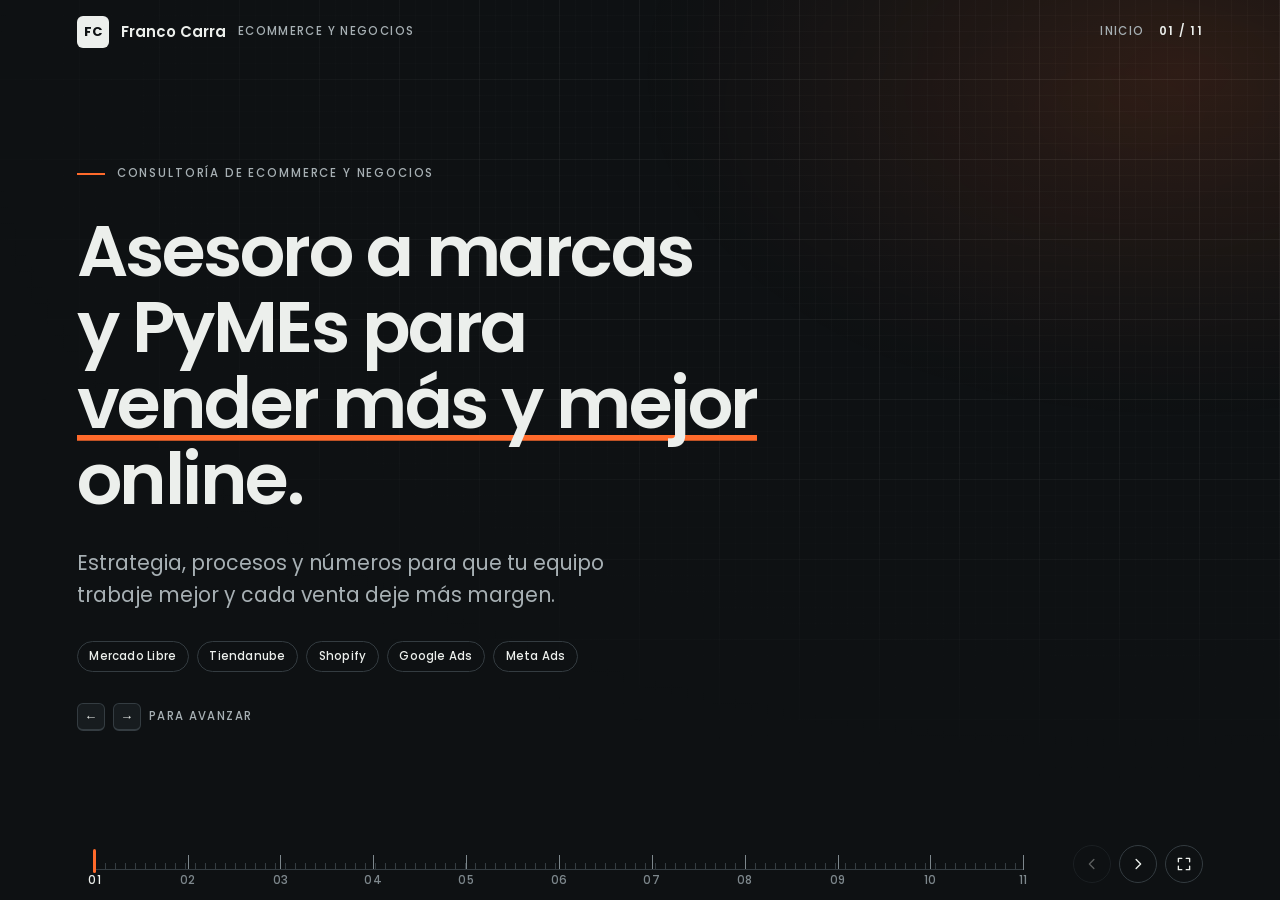
==== commit 10115027: "Diapositiva de seguimiento con métricas de Mercado Libre animadas Suma la captura del resumen de des" ====
--- a/presentacion/index.html
+++ b/presentacion/index.html
@@ -16,13 +16,13 @@
   --bg:#0E1113; --bg-deep:#0A0C0E; --card:#171C1F; --line:#252C30; --line-2:#343C41;
   --text:#ECEFEC; --text-2:#A7B0B4; --text-3:#7E888D;
   --accent:#FF6A2B; --accent-hi:#FF8A57; --glow:rgba(255,106,43,.14);
+  --panel:#121518; --panel-2:#15191C; --good:#4ADE80;
   --grid-strong:rgba(236,239,236,.05); --grid-faint:rgba(236,239,236,.022);
   --f-sans:"Poppins","Helvetica Neue",Helvetica,Arial,sans-serif;
   --ease:cubic-bezier(.2,.75,.2,1); --ease-io:cubic-bezier(.7,0,.3,1);
   --gx:max(20px,5vw); --bar-h:64px; --ruler-h:68px;
   --fs-display:clamp(34px,8.6vw,60px); --fs-h2:clamp(26px,6.4vw,42px); --fs-h3:18px;
   --fs-lead:clamp(16px,4.2vw,19px); --fs-body:15px; --fs-label:12px;
-  --fs-hero:clamp(62px,18vw,124px); --fs-num2:clamp(40px,11vw,72px);
 }
 html.deck{
   --u:min(1vw,1.72vh);
@@ -33,8 +33,6 @@
   --fs-lead:clamp(15px,calc(var(--u) * 1.6),26px);
   --fs-body:clamp(13.5px,calc(var(--u) * 1.25),21px);
   --fs-label:clamp(11.5px,calc(var(--u) * .9),15px);
-  --fs-hero:clamp(80px,calc(var(--u) * 11),190px);
-  --fs-num2:clamp(40px,calc(var(--u) * 5.2),92px);
 }
 
 *,*::before,*::after{box-sizing:border-box}
@@ -171,19 +169,21 @@
 .case-grid{display:grid;gap:40px;grid-template-columns:minmax(0,1fr)}
 .case-main{display:flex;flex-direction:column;gap:28px}
 .case-sub{font-size:var(--fs-lead);line-height:1.5;color:var(--text-2);max-width:44ch}
-.figs{display:flex;flex-wrap:wrap;align-items:flex-end;gap:28px clamp(24px,3.5vw,64px)}
-.figs-col{flex-direction:column;align-items:flex-start;gap:0}
-.figs-col .fig+.fig{margin-top:clamp(18px,3vh,32px);padding-top:clamp(18px,3vh,32px);border-top:1px solid var(--line-2)}
-.fig{display:flex;flex-direction:column;gap:clamp(8px,1.3vh,14px);min-width:0}
-.fig-label,.case-foot .label{font-size:var(--fs-label);font-weight:500;letter-spacing:.16em;text-transform:uppercase;color:var(--text-2)}
-.fig-value{font-size:var(--fs-hero);font-weight:600;line-height:.95;letter-spacing:-.045em;color:var(--text);white-space:nowrap}
-.fig-value .sign{color:var(--accent);margin-right:.03em}
-.fig-value .unit{font-size:.62em;letter-spacing:-.02em;margin-left:.04em}
-.fig-small .fig-value{font-size:var(--fs-num2)}
-.fig-before .fig-value{color:var(--text-2)}
-.fig-cap{font-size:var(--fs-body);line-height:1.45;color:var(--text-2);max-width:28ch}
-.fig-arrow{display:none}
 .case-foot{display:flex;flex-wrap:wrap;align-items:center;gap:12px 20px}
+.case-foot .label{font-size:var(--fs-label);font-weight:500;letter-spacing:.16em;text-transform:uppercase;color:var(--text-2)}
+.dash{max-width:760px;border:1px solid var(--line);border-radius:14px;overflow:hidden;background:var(--panel);box-shadow:0 30px 60px -40px rgba(0,0,0,.9)}
+.dash-head{display:flex;flex-wrap:wrap;align-items:center;justify-content:space-between;gap:6px 16px;padding:12px clamp(16px,1.6vw,24px);background:var(--panel-2);border-bottom:1px solid var(--line);font-size:var(--fs-label);font-weight:500;color:var(--text-2)}
+.dash-head b{font-weight:600;color:var(--text)}
+.kpis{display:grid;gap:1px;grid-template-columns:minmax(0,1fr);background:var(--line)}
+.kpi{position:relative;container-type:inline-size;display:flex;flex-direction:column;align-items:flex-start;gap:6px;padding:clamp(14px,2.2vh,24px) clamp(16px,1.6vw,24px);background:var(--panel)}
+.kpi-label{font-size:var(--fs-body);line-height:1.4;color:var(--text-2)}
+.kpi-value{font-size:clamp(24px,3.4vw,56px);font-size:clamp(24px,11.5cqi,80px);font-weight:600;line-height:1.08;letter-spacing:-.035em;color:var(--text);font-variant-numeric:tabular-nums;white-space:nowrap}
+.kpi-value .sign{color:var(--accent);margin-right:.04em}
+.kpi-muted .kpi-value{color:var(--text-3)}
+.kpi-foot{font-size:var(--fs-label);font-weight:500;letter-spacing:.04em;color:var(--text-2)}
+.kpi-main::before{content:"";position:absolute;left:0;right:0;top:0;height:3px;background:var(--accent);transform-origin:left}
+.delta{display:inline-flex;align-items:center;gap:6px;padding:.32em .75em;border-radius:999px;background:rgba(74,222,128,.12);color:var(--good);font-size:var(--fs-label);font-weight:600;line-height:1.2}
+.delta svg{width:.8em;height:.8em}
 .case-media{display:flex;justify-content:center;align-items:center;padding-block:8px;background:radial-gradient(closest-side,var(--glow),transparent)}
 .device{display:flex;flex-direction:column;align-items:center;gap:14px}
 .device figcaption{font-size:var(--fs-label);font-weight:500;letter-spacing:.06em;color:var(--text-2)}
@@ -192,13 +192,35 @@
 .phone-screen{width:100%;height:100%;overflow:hidden;border-radius:calc(var(--pw) * .14);background:#fff}
 .phone-screen img{display:block;width:100%;height:100%;object-fit:cover;object-position:top}
 @media (min-width:600px){
-  .fig-arrow{display:block;position:relative;align-self:center;flex:1 1 80px;min-width:60px;max-width:220px;height:16px}
-  .fig-arrow::before{content:"";position:absolute;left:0;right:2px;top:7px;height:2px;background:var(--accent)}
-  .fig-arrow::after{content:"";position:absolute;right:2px;top:3px;width:10px;height:10px;border-top:2px solid var(--accent);border-right:2px solid var(--accent);transform:rotate(45deg)}
+  .kpis-start{grid-template-columns:minmax(0,1fr) minmax(0,1.7fr)}
+  .kpis-lead{grid-template-columns:minmax(0,1.7fr) minmax(0,1fr)}
 }
 html.deck .case-grid{flex:1 0 auto;grid-template-columns:minmax(0,1fr) auto;align-items:stretch;gap:clamp(32px,4vw,80px)}
 html.deck .case-main{gap:0}
 html.deck .phone{--pw:clamp(170px,min(20vw,calc((100vh - var(--bar-h) - var(--ruler-h) - 12vh - 32px) * .46)),330px)}
+
+/* ---------- Metrics screenshot ---------- */
+.shot{display:flex;flex-direction:column;gap:12px;max-width:100%}
+.shot-scroll{max-width:100%;overflow-x:auto;overscroll-behavior-x:contain;border-radius:12px}
+.window{min-width:640px;border-radius:12px;overflow:hidden;background:#f5f5f5;box-shadow:0 0 0 1px var(--line-2),0 40px 80px -40px rgba(0,0,0,.9)}
+.window-bar{display:flex;align-items:center;gap:6px;height:26px;padding-inline:12px;background:#1B2023}
+.window-bar span{width:8px;height:8px;border-radius:50%;background:#3A4247}
+.shot-screen{position:relative;container-type:inline-size;aspect-ratio:998/486}
+.shot-screen img{display:block;width:100%;height:100%}
+.shot figcaption{font-size:var(--fs-label);font-weight:500;letter-spacing:.04em;color:var(--text-2)}
+.ml-val{position:absolute;left:calc(var(--x) / 998 * 100%);top:calc(var(--b) / 486 * 100% - 1.1vw);top:calc(var(--b) / 486 * 100% - 1.107cqi);font-size:1.3vw;font-size:1.3026cqi;font-weight:600;line-height:1;letter-spacing:-.01em;color:#000;white-space:nowrap}
+.ml-n{display:inline-grid;font-variant-numeric:tabular-nums}
+.ml-n>span{grid-area:1/1}
+.ml-n .ghost{visibility:hidden}
+.ml-delta{margin-left:.62em;font-size:.8em;font-weight:500;letter-spacing:0}
+.ml-delta svg{display:inline-block;width:.62em;height:.62em;margin-right:.3em;vertical-align:.02em}
+.ml-up{color:#00A650}
+.ml-down{color:#F23D4F}
+.ml-flat{color:#737373}
+.ml-cover{position:absolute;left:calc(60 / 998 * 100%);top:calc(290 / 486 * 100%);width:calc(898 / 998 * 100%);height:calc(154 / 486 * 100%);background:#fff;transform-origin:right;transform:scaleX(0)}
+html.deck .shot{width:min(100%,1180px,calc((100vh - var(--bar-h) - var(--ruler-h) - 3vh - 230px) * 2.053))}
+html.deck .shot-scroll{overflow:visible}
+html.deck .window{min-width:0}
 
 /* ---------- Ruler (progress) ---------- */
 .ruler{display:none}
@@ -227,7 +249,9 @@
   html.deck .slide.is-active .grid-bg,html.flow .slide-cover .grid-bg{animation:fade-in 1.8s var(--ease) both}
   html.deck .slide.is-active .steps-fill{animation:fill-x 1.5s var(--ease-io) both;animation-delay:.6s}
   html.deck .slide.is-active .step-dot{animation:pop .55s var(--ease) both;animation-delay:calc(.6s + var(--i,0) * .46s)}
-  html.deck .slide.is-active .fig-arrow{animation:draw-x .9s var(--ease-io) both;animation-delay:.75s}
+  html.deck .slide.is-active .kpi-main::before{animation:fill-x 1s var(--ease-io) both;animation-delay:.7s}
+  html.deck .slide.is-active .delta{animation:pop .5s var(--ease) both;animation-delay:2.4s}
+  html.deck .slide.is-active .ml-cover{animation:uncover 1.8s var(--ease-io) both;animation-delay:.9s}
   html.deck .slide.is-active .case-media{animation:fade-in 1.4s var(--ease) both;animation-delay:.2s}
   html.deck .slide.is-active .phone{animation:phone-in 1.1s var(--ease) both;animation-delay:.3s}
   html.deck .slide.is-active .phone-screen img{animation:screen-in 1s var(--ease-io) both;animation-delay:.75s}
@@ -241,9 +265,9 @@
 @keyframes fade-in{from{opacity:0}to{opacity:1}}
 @keyframes fill-x{from{transform:scaleX(0)}to{transform:scaleX(1)}}
 @keyframes pop{0%{transform:scale(0)}70%{transform:scale(1.2)}100%{transform:scale(1)}}
-@keyframes draw-x{from{clip-path:inset(0 100% 0 0)}to{clip-path:inset(0 0 0 0)}}
 @keyframes phone-in{from{opacity:0;transform:translate3d(0,56px,0) rotate(4deg)}to{opacity:1;transform:none}}
 @keyframes screen-in{from{clip-path:inset(0 0 100% 0)}to{clip-path:inset(0 0 0 0)}}
+@keyframes uncover{from{transform:scaleX(1)}to{transform:scaleX(0)}}
 </style>
 </head>
 <body>
@@ -254,7 +278,7 @@
     <span class="brand-name">Franco Carra</span>
     <span class="brand-tag">Ecommerce y negocios</span>
   </a>
-  <p class="where" aria-live="polite"><span id="where-label">Inicio</span><b id="where-count">01 / 10</b></p>
+  <p class="where" aria-live="polite"><span id="where-label">Inicio</span><b id="where-count">01 / 11</b></p>
 </header>
 
 <main class="slides">
@@ -439,6 +463,39 @@
     </div>
   </section>
 
+  <section class="slide" id="seguimiento" data-label="Seguimiento">
+    <div class="slide-inner">
+      <header class="slide-head">
+        <p class="eyebrow" data-anim>Seguimiento</p>
+        <h2 class="h2" data-split>Cada decisión se apoya en números.</h2>
+      </header>
+      <div class="slide-body">
+        <figure class="shot" data-anim>
+          <div class="shot-scroll">
+            <div class="window">
+              <div class="window-bar" aria-hidden="true"><span></span><span></span><span></span></div>
+              <div class="shot-screen">
+                <img src="img/ml-resumen.png" width="998" height="486" alt="Resumen de desempeño de Mercado Libre: ventas brutas $20.155.018 (+15,8%), 166 unidades vendidas (+13,7%), precio promedio por unidad $121.415,77 (+1,9%), 10.696 visitas (−5,2%), 132 ventas (+1,5%), conversión 1,2%, precio promedio por venta $152.689,53 (+14,1%) y 4 ventas canceladas, con el gráfico de ventas brutas diarias del mes.">
+                <div aria-hidden="true">
+                  <span class="ml-val" style="--x:57;--b:115"><span class="ml-n"><span class="ghost">$ 20.155.018</span><span>$ <span data-count="20155018" data-delay="600" data-dur="1500">20.155.018</span></span></span><span class="ml-delta ml-up"><svg viewBox="0 0 10 10"><path d="M5 1.5 9 8.5H1z" fill="currentColor"/></svg>15,8%</span></span>
+                  <span class="ml-val" style="--x:292;--b:115"><span class="ml-n"><span class="ghost">166</span><span><span data-count="166" data-delay="680" data-dur="1500">166</span></span></span><span class="ml-delta ml-up"><svg viewBox="0 0 10 10"><path d="M5 1.5 9 8.5H1z" fill="currentColor"/></svg>13,7%</span></span>
+                  <span class="ml-val" style="--x:527;--b:115"><span class="ml-n"><span class="ghost">$ 121.415,77</span><span>$ <span data-count="121415.77" data-decimals="2" data-delay="760" data-dur="1500">121.415,77</span></span></span><span class="ml-delta ml-up"><svg viewBox="0 0 10 10"><path d="M5 1.5 9 8.5H1z" fill="currentColor"/></svg>1,9%</span></span>
+                  <span class="ml-val" style="--x:762;--b:115"><span class="ml-n"><span class="ghost">10.696</span><span><span data-count="10696" data-delay="840" data-dur="1500">10.696</span></span></span><span class="ml-delta ml-down"><svg viewBox="0 0 10 10"><path d="M5 8.5 1 1.5h8z" fill="currentColor"/></svg>5,2%</span></span>
+                  <span class="ml-val" style="--x:56;--b:185"><span class="ml-n"><span class="ghost">132</span><span><span data-count="132" data-delay="920" data-dur="1500">132</span></span></span><span class="ml-delta ml-up"><svg viewBox="0 0 10 10"><path d="M5 1.5 9 8.5H1z" fill="currentColor"/></svg>1,5%</span></span>
+                  <span class="ml-val" style="--x:292;--b:185"><span class="ml-n"><span class="ghost">1,2%</span><span><span data-count="1.2" data-decimals="1" data-delay="1000" data-dur="1500">1,2</span>%</span></span><span class="ml-delta ml-flat">0 puntos</span></span>
+                  <span class="ml-val" style="--x:527;--b:185"><span class="ml-n"><span class="ghost">$ 152.689,53</span><span>$ <span data-count="152689.53" data-decimals="2" data-delay="1080" data-dur="1500">152.689,53</span></span></span><span class="ml-delta ml-up"><svg viewBox="0 0 10 10"><path d="M5 1.5 9 8.5H1z" fill="currentColor"/></svg>14,1%</span></span>
+                  <span class="ml-val" style="--x:762;--b:185"><span class="ml-n"><span class="ghost">4</span><span><span data-count="4" data-delay="1160" data-dur="1500">4</span></span></span><span class="ml-delta ml-flat">0%</span></span>
+                  <span class="ml-cover"></span>
+                </div>
+              </div>
+            </div>
+          </div>
+          <figcaption>Ejemplo de un resumen de desempeño en Mercado Libre: ventas, unidades, visitas y conversión.</figcaption>
+        </figure>
+      </div>
+    </div>
+  </section>
+
   <section class="slide slide-case" id="caso-lioy" data-label="Caso Elásticos Lioy">
     <div class="slide-inner">
       <div class="case-grid">
@@ -449,17 +506,19 @@
             <p class="case-sub" data-anim>Elásticos y suspensión para camiones, con envíos a todo el país.</p>
           </header>
           <div class="slide-body">
-            <div class="figs">
-              <div class="fig fig-small fig-before" data-anim>
-                <span class="fig-label">Antes</span>
-                <span class="fig-value">$0</span>
-                <span class="fig-cap">en Mercado Libre</span>
-              </div>
-              <span class="fig-arrow" aria-hidden="true"></span>
-              <div class="fig" data-anim>
-                <span class="fig-label">Hoy</span>
-                <span class="fig-value"><span class="sr">Más de 15 millones de pesos</span><span aria-hidden="true"><span class="sign">+</span>$<span data-count="15">15</span><span class="unit">M</span></span></span>
-                <span class="fig-cap">de facturación bruta mensual en Mercado Libre</span>
+            <div class="dash" data-anim>
+              <p class="dash-head"><b>Resumen de desempeño</b><span>Mercado Libre · ventas brutas por mes</span></p>
+              <div class="kpis kpis-start" data-stagger>
+                <div class="kpi kpi-muted">
+                  <span class="kpi-label">Al empezar</span>
+                  <span class="kpi-value">$0</span>
+                  <span class="kpi-foot">Punto de partida</span>
+                </div>
+                <div class="kpi kpi-main">
+                  <span class="kpi-label">Hoy</span>
+                  <span class="kpi-value"><span class="sr">Más de 15 millones de pesos por mes</span><span aria-hidden="true"><span class="sign">+</span>$<span data-count="15000000" data-delay="700" data-dur="1800">15.000.000</span></span></span>
+                  <span class="delta"><svg viewBox="0 0 10 10" aria-hidden="true"><path d="M5 1.5 9 8.5H1z" fill="currentColor"/></svg>Crecimiento desde cero</span>
+                </div>
               </div>
             </div>
             <div class="case-foot" data-anim>
@@ -492,16 +551,19 @@
             <p class="case-sub" data-anim>Ferretería de Venado Tuerto, Santa Fe, con envíos a todo el país.</p>
           </header>
           <div class="slide-body">
-            <div class="figs figs-col">
-              <div class="fig" data-anim>
-                <span class="fig-label">Mercado Libre</span>
-                <span class="fig-value"><span class="sr">Más de 100 millones de pesos</span><span aria-hidden="true"><span class="sign">+</span>$<span data-count="100">100</span><span class="unit">M</span></span></span>
-                <span class="fig-cap">de facturación bruta mensual</span>
-              </div>
-              <div class="fig fig-small" data-anim>
-                <span class="fig-label">Instagram</span>
-                <span class="fig-value"><span class="sr">Más de 100.000</span><span aria-hidden="true"><span class="sign">+</span><span data-count="100000" data-dur="1900">100.000</span></span></span>
-                <span class="fig-cap">seguidores</span>
+            <div class="dash" data-anim>
+              <p class="dash-head"><b>Resumen de desempeño</b><span>Mercado Libre e Instagram</span></p>
+              <div class="kpis kpis-lead" data-stagger>
+                <div class="kpi kpi-main">
+                  <span class="kpi-label">Ventas brutas por mes</span>
+                  <span class="kpi-value"><span class="sr">Más de 100 millones de pesos por mes</span><span aria-hidden="true"><span class="sign">+</span>$<span data-count="100000000" data-delay="700" data-dur="2000">100.000.000</span></span></span>
+                  <span class="kpi-foot">Mercado Libre</span>
+                </div>
+                <div class="kpi">
+                  <span class="kpi-label">Seguidores</span>
+                  <span class="kpi-value"><span class="sr">Más de 100.000</span><span aria-hidden="true"><span class="sign">+</span><span data-count="100000" data-delay="900" data-dur="1900">100.000</span></span></span>
+                  <span class="kpi-foot">Instagram</span>
+                </div>
               </div>
             </div>
           </div>
@@ -633,23 +695,31 @@
     nextBtn.disabled = cur === n - 1;
   }
 
+  // Counters show integers by default; data-decimals keeps cents or tenths (es-AR format).
+  function formatter(el) {
+    const dec = Number(el.dataset.decimals || 0);
+    const f = dec ? new Intl.NumberFormat('es-AR', { minimumFractionDigits: dec, maximumFractionDigits: dec }) : fmt;
+    return (v) => f.format(dec ? v : Math.round(v));
+  }
+
   function runCounters(s) {
     s.querySelectorAll('[data-count]').forEach((el) => {
       const to = Number(el.dataset.count);
+      const show = formatter(el);
       const token = (el._run = (el._run || 0) + 1);
-      if (reduce.matches) { el.textContent = fmt.format(to); return; }
+      if (reduce.matches) { el.textContent = show(to); return; }
       const start = performance.now() + Number(el.dataset.delay || 520);
       const dur = Number(el.dataset.dur || 1600);
-      el.textContent = fmt.format(0);
+      el.textContent = show(0);
       const step = (now) => {
         if (el._run !== token) return;
         const p = Math.min(1, Math.max(0, (now - start) / dur));
         const eased = p === 1 ? 1 : 1 - Math.pow(2, -10 * p);
         if (p < 1 && s.classList.contains('is-active')) {
-          el.textContent = fmt.format(Math.round(to * eased));
+          el.textContent = show(to * eased);
           requestAnimationFrame(step);
         } else {
-          el.textContent = fmt.format(to);
+          el.textContent = show(to);
         }
       };
       requestAnimationFrame(step);
@@ -659,7 +729,7 @@
   function settleCounters() {
     document.querySelectorAll('[data-count]').forEach((el) => {
       el._run = (el._run || 0) + 1;
-      el.textContent = fmt.format(Number(el.dataset.count));
+      el.textContent = formatter(el)(Number(el.dataset.count));
     });
   }
 
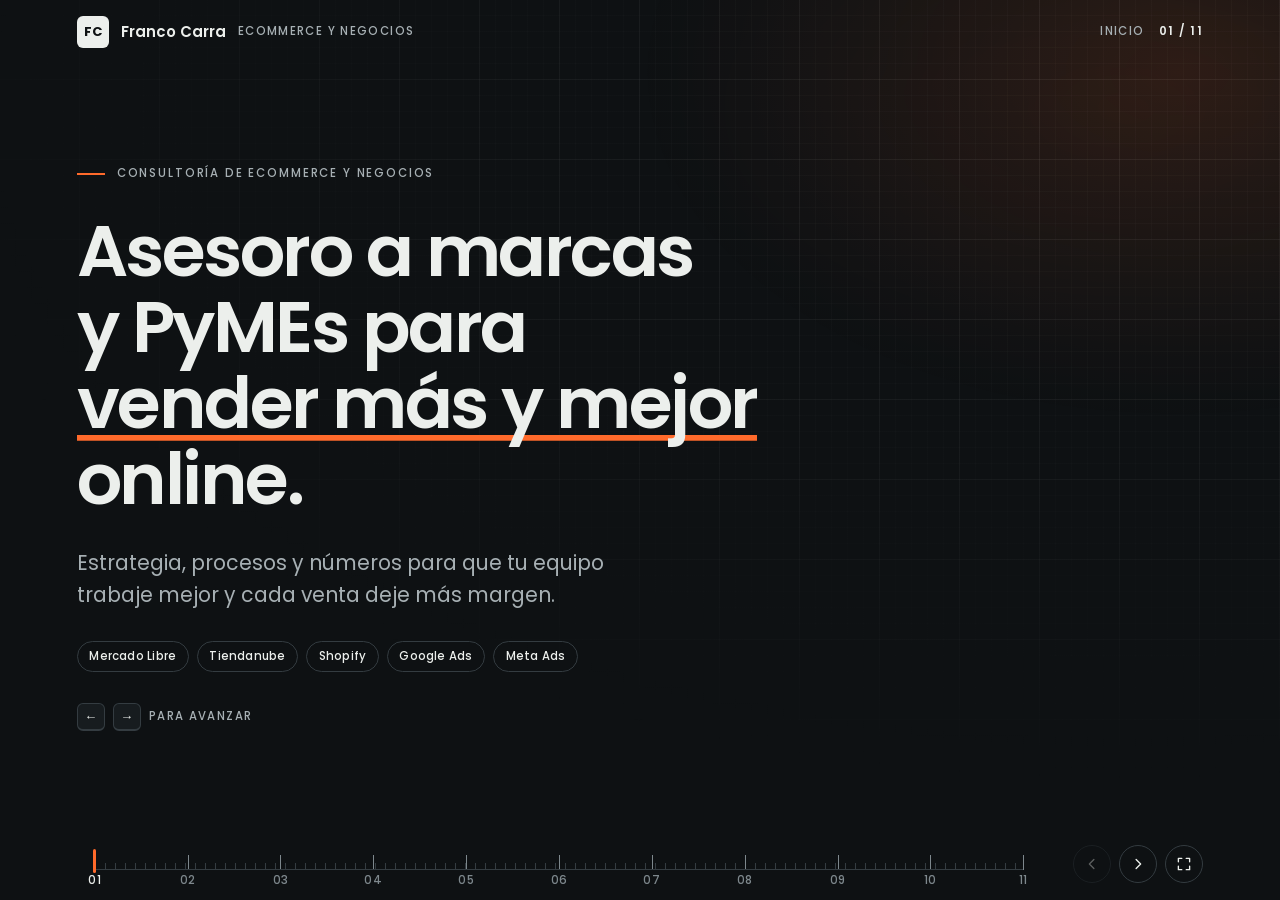
==== commit f0a4abbb: "Don Roberto: ventana de Mercado Libre ilustrativa junto al Instagram Reemplaza el panel propio por l" ====
--- a/presentacion/index.html
+++ b/presentacion/index.html
@@ -193,7 +193,6 @@
 .phone-screen img{display:block;width:100%;height:100%;object-fit:cover;object-position:top}
 @media (min-width:600px){
   .kpis-start{grid-template-columns:minmax(0,1fr) minmax(0,1.7fr)}
-  .kpis-lead{grid-template-columns:minmax(0,1.7fr) minmax(0,1fr)}
 }
 html.deck .case-grid{flex:1 0 auto;grid-template-columns:minmax(0,1fr) auto;align-items:stretch;gap:clamp(32px,4vw,80px)}
 html.deck .case-main{gap:0}
@@ -205,6 +204,7 @@
 .window{min-width:640px;border-radius:12px;overflow:hidden;background:#f5f5f5;box-shadow:0 0 0 1px var(--line-2),0 40px 80px -40px rgba(0,0,0,.9)}
 .window-bar{display:flex;align-items:center;gap:6px;height:26px;padding-inline:12px;background:#1B2023}
 .window-bar span{width:8px;height:8px;border-radius:50%;background:#3A4247}
+.window-tag{margin-left:auto;padding:.3em .7em;border-radius:999px;background:rgba(255,181,71,.14);color:#FFB547;font-size:10.5px;font-style:normal;font-weight:600;letter-spacing:.08em;text-transform:uppercase;line-height:1.2}
 .shot-screen{position:relative;container-type:inline-size;aspect-ratio:998/486}
 .shot-screen img{display:block;width:100%;height:100%}
 .shot figcaption{font-size:var(--fs-label);font-weight:500;letter-spacing:.04em;color:var(--text-2)}
@@ -219,6 +219,7 @@
 .ml-flat{color:#737373}
 .ml-cover{position:absolute;left:calc(60 / 998 * 100%);top:calc(290 / 486 * 100%);width:calc(898 / 998 * 100%);height:calc(154 / 486 * 100%);background:#fff;transform-origin:right;transform:scaleX(0)}
 html.deck .shot{width:min(100%,1180px,calc((100vh - var(--bar-h) - var(--ruler-h) - 3vh - 230px) * 2.053))}
+html.deck .shot-case{width:min(100%,calc((100vh - var(--bar-h) - var(--ruler-h) - 3vh - 12 * var(--u) - 170px) * 2.053))}
 html.deck .shot-scroll{overflow:visible}
 html.deck .window{min-width:0}
 
@@ -551,21 +552,28 @@
             <p class="case-sub" data-anim>Ferretería de Venado Tuerto, Santa Fe, con envíos a todo el país.</p>
           </header>
           <div class="slide-body">
-            <div class="dash" data-anim>
-              <p class="dash-head"><b>Resumen de desempeño</b><span>Mercado Libre e Instagram</span></p>
-              <div class="kpis kpis-lead" data-stagger>
-                <div class="kpi kpi-main">
-                  <span class="kpi-label">Ventas brutas por mes</span>
-                  <span class="kpi-value"><span class="sr">Más de 100 millones de pesos por mes</span><span aria-hidden="true"><span class="sign">+</span>$<span data-count="100000000" data-delay="700" data-dur="2000">100.000.000</span></span></span>
-                  <span class="kpi-foot">Mercado Libre</span>
-                </div>
-                <div class="kpi">
-                  <span class="kpi-label">Seguidores</span>
-                  <span class="kpi-value"><span class="sr">Más de 100.000</span><span aria-hidden="true"><span class="sign">+</span><span data-count="100000" data-delay="900" data-dur="1900">100.000</span></span></span>
-                  <span class="kpi-foot">Instagram</span>
+            <figure class="shot shot-case" data-anim>
+              <div class="shot-scroll">
+                <div class="window">
+                  <div class="window-bar"><span aria-hidden="true"></span><span aria-hidden="true"></span><span aria-hidden="true"></span><em class="window-tag">Recreación ilustrativa</em></div>
+                  <div class="shot-screen">
+                    <img src="img/ml-resumen.png" width="998" height="486" alt="Recreación ilustrativa de un resumen de desempeño de Mercado Libre, con datos de ejemplo y ventas brutas de más de 100 millones de pesos por mes.">
+                    <div aria-hidden="true">
+                      <span class="ml-val" style="--x:57;--b:115"><span class="ml-n"><span class="ghost">$ 103.847.215</span><span>$ <span data-count="103847215" data-delay="600" data-dur="1800">103.847.215</span></span></span><span class="ml-delta ml-up"><svg viewBox="0 0 10 10"><path d="M5 1.5 9 8.5H1z" fill="currentColor"/></svg>12,4%</span></span>
+                      <span class="ml-val" style="--x:292;--b:115"><span class="ml-n"><span class="ghost">4.152</span><span><span data-count="4152" data-delay="680" data-dur="1600">4.152</span></span></span><span class="ml-delta ml-up"><svg viewBox="0 0 10 10"><path d="M5 1.5 9 8.5H1z" fill="currentColor"/></svg>9,8%</span></span>
+                      <span class="ml-val" style="--x:527;--b:115"><span class="ml-n"><span class="ghost">$ 25.011,37</span><span>$ <span data-count="25011.37" data-decimals="2" data-delay="760" data-dur="1600">25.011,37</span></span></span><span class="ml-delta ml-up"><svg viewBox="0 0 10 10"><path d="M5 1.5 9 8.5H1z" fill="currentColor"/></svg>2,4%</span></span>
+                      <span class="ml-val" style="--x:762;--b:115"><span class="ml-n"><span class="ghost">118.540</span><span><span data-count="118540" data-delay="840" data-dur="1600">118.540</span></span></span><span class="ml-delta ml-up"><svg viewBox="0 0 10 10"><path d="M5 1.5 9 8.5H1z" fill="currentColor"/></svg>6,1%</span></span>
+                      <span class="ml-val" style="--x:56;--b:185"><span class="ml-n"><span class="ghost">3.194</span><span><span data-count="3194" data-delay="920" data-dur="1600">3.194</span></span></span><span class="ml-delta ml-up"><svg viewBox="0 0 10 10"><path d="M5 1.5 9 8.5H1z" fill="currentColor"/></svg>8,6%</span></span>
+                      <span class="ml-val" style="--x:292;--b:185"><span class="ml-n"><span class="ghost">2,7%</span><span><span data-count="2.7" data-decimals="1" data-delay="1000" data-dur="1600">2,7</span>%</span></span><span class="ml-delta ml-up"><svg viewBox="0 0 10 10"><path d="M5 1.5 9 8.5H1z" fill="currentColor"/></svg>0,1 puntos</span></span>
+                      <span class="ml-val" style="--x:527;--b:185"><span class="ml-n"><span class="ghost">$ 32.513,22</span><span>$ <span data-count="32513.22" data-decimals="2" data-delay="1080" data-dur="1600">32.513,22</span></span></span><span class="ml-delta ml-up"><svg viewBox="0 0 10 10"><path d="M5 1.5 9 8.5H1z" fill="currentColor"/></svg>3,5%</span></span>
+                      <span class="ml-val" style="--x:762;--b:185"><span class="ml-n"><span class="ghost">21</span><span><span data-count="21" data-delay="1160" data-dur="1600">21</span></span></span><span class="ml-delta ml-flat">0%</span></span>
+                      <span class="ml-cover"></span>
+                    </div>
+                  </div>
                 </div>
               </div>
-            </div>
+              <figcaption>Recreación ilustrativa con datos de ejemplo, basada en una facturación bruta real de más de $100 millones por mes.</figcaption>
+            </figure>
           </div>
         </div>
         <div class="case-media">
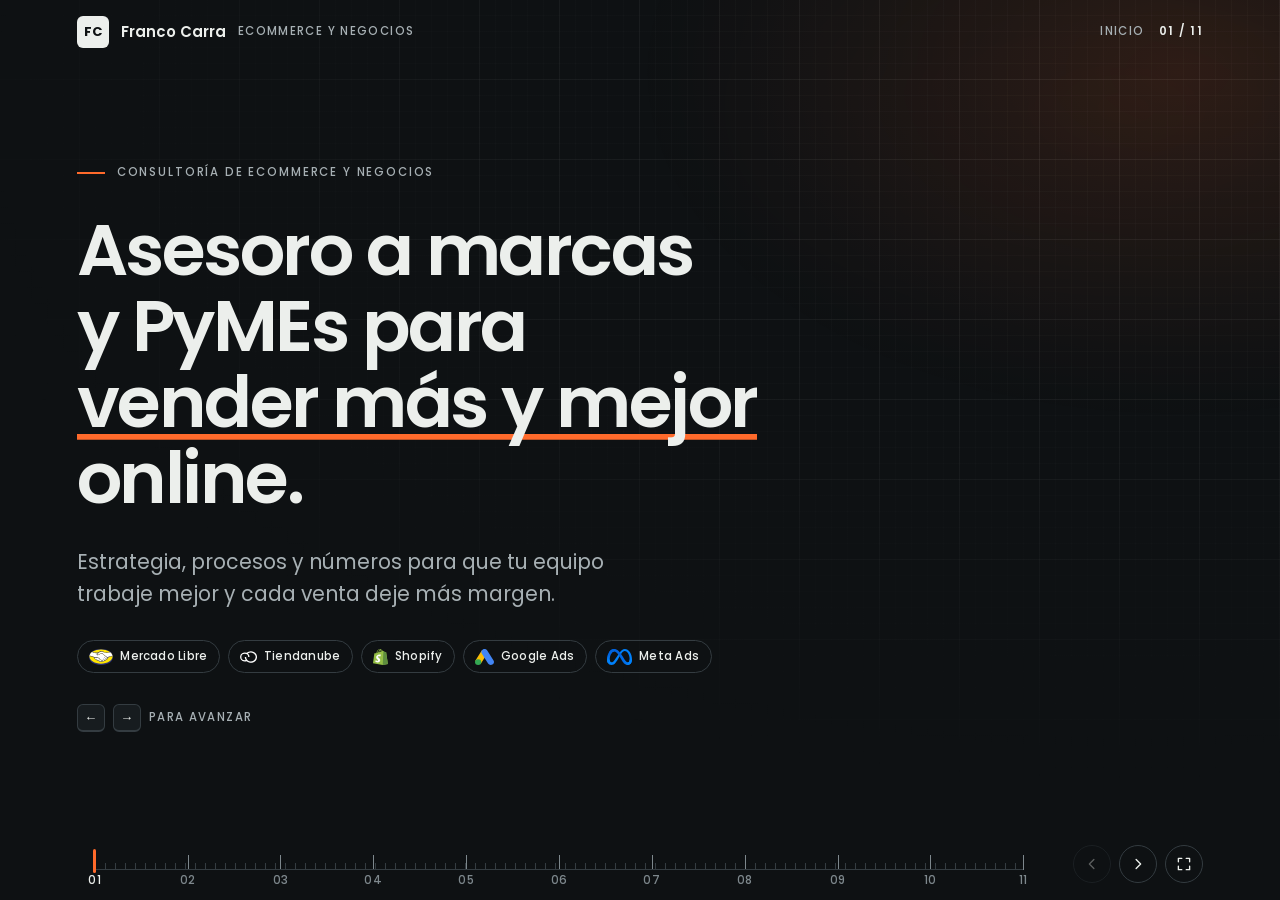
==== commit ed7827db: "Casos con la identidad de cada marca, logos y mejor versión móvil - Elásticos Lioy: diapositiva unif" ====
--- a/presentacion/index.html
+++ b/presentacion/index.html
@@ -9,21 +9,30 @@
 <meta property="og:description" content="Asesoro a marcas y PyMEs para vender más y mejor online.">
 <link rel="preconnect" href="https://fonts.googleapis.com">
 <link rel="preconnect" href="https://fonts.gstatic.com" crossorigin>
-<link rel="stylesheet" href="https://fonts.googleapis.com/css2?family=Poppins:wght@400;500;600;700&display=swap">
+<link rel="stylesheet" href="https://fonts.googleapis.com/css2?family=Barlow+Condensed:ital,wght@0,600;0,700;1,700;1,800&family=Montserrat:ital,wght@0,500;0,700;0,800;1,800;1,900&family=Poppins:wght@400;500;600;700&display=swap">
 <style>
 :root{
   color-scheme:dark;
-  --bg:#0E1113; --bg-deep:#0A0C0E; --card:#171C1F; --line:#252C30; --line-2:#343C41;
+  --bg:#0E1113; --card:#171C1F; --line:#252C30; --line-2:#343C41;
   --text:#ECEFEC; --text-2:#A7B0B4; --text-3:#7E888D;
   --accent:#FF6A2B; --accent-hi:#FF8A57; --glow:rgba(255,106,43,.14);
-  --panel:#121518; --panel-2:#15191C; --good:#4ADE80;
   --grid-strong:rgba(236,239,236,.05); --grid-faint:rgba(236,239,236,.022);
   --f-sans:"Poppins","Helvetica Neue",Helvetica,Arial,sans-serif;
+  --f-brand:"Montserrat","Arial Black",Arial,sans-serif;
+  --f-cond:"Barlow Condensed","Arial Narrow",Arial,sans-serif;
   --ease:cubic-bezier(.2,.75,.2,1); --ease-io:cubic-bezier(.7,0,.3,1);
   --gx:max(20px,5vw); --bar-h:64px; --ruler-h:68px;
   --fs-display:clamp(34px,8.6vw,60px); --fs-h2:clamp(26px,6.4vw,42px); --fs-h3:18px;
   --fs-lead:clamp(16px,4.2vw,19px); --fs-body:15px; --fs-label:12px;
+  /* brand palettes, sampled from the clients' own site and profile */
+  --lioy-navy:#113D7A; --lioy-blue:#1E6195; --lioy-blue-2:#165488; --lioy-blue-3:#10477B;
+  --lioy-yellow:#FFD00C; --lioy-red:#F01000; --lioy-ink:#0D2F5E;
+  --dr-deep:#0B2E12; --dr-green:#145814; --dr-green-2:#307C18; --dr-leaf:#80AC50; --dr-mint:#9BE7A8;
+  /* chrome (top bar and ruler) follows the active slide */
+  --chrome-2:var(--text-2); --r-line:var(--line-2); --r-label:var(--text-3); --r-on:var(--text); --r-accent:var(--accent);
 }
+:root[data-tone="lioy"]{--chrome-2:rgba(255,255,255,.8); --r-line:rgba(255,255,255,.3); --r-label:rgba(255,255,255,.72); --r-on:#fff; --r-accent:var(--lioy-yellow)}
+:root[data-tone="dr"]{--chrome-2:rgba(255,255,255,.8); --r-line:rgba(255,255,255,.28); --r-label:rgba(255,255,255,.72); --r-on:#fff; --r-accent:var(--dr-mint)}
 html.deck{
   --u:min(1vw,1.72vh);
   --gx:clamp(32px,6vw,112px);
@@ -61,19 +70,23 @@
 [data-split] .wi.mark{background-position:0 100%}
 
 /* ---------- Top bar ---------- */
-.topbar{display:flex;align-items:center;justify-content:space-between;gap:16px;padding-block:16px;padding-inline:var(--gx);background:var(--bg);border-bottom:1px solid var(--line)}
+.topbar{position:relative;display:flex;align-items:center;justify-content:space-between;gap:16px;padding-block:14px;padding-inline:var(--gx);background:var(--bg);border-bottom:1px solid var(--line)}
 .brand{display:flex;align-items:center;gap:12px;min-width:0;text-decoration:none}
 .brand-mark{flex:none;display:grid;place-items:center;width:32px;height:32px;border-radius:6px;background:var(--text);color:var(--bg);font-weight:700;font-size:13px;letter-spacing:.02em}
 .brand-name{font-weight:600;font-size:15px;white-space:nowrap}
-.brand-tag{font-size:11.5px;font-weight:500;letter-spacing:.12em;text-transform:uppercase;color:var(--text-2);white-space:nowrap}
-.where{display:none;align-items:center;gap:14px;font-size:11.5px;font-weight:500;letter-spacing:.12em;text-transform:uppercase;color:var(--text-2);white-space:nowrap}
+.brand-tag{font-size:11.5px;font-weight:500;letter-spacing:.12em;text-transform:uppercase;color:var(--chrome-2);white-space:nowrap}
+.where{display:none;align-items:center;gap:14px;font-size:11.5px;font-weight:500;letter-spacing:.12em;text-transform:uppercase;color:var(--chrome-2);white-space:nowrap}
 .where b{font-weight:600;color:var(--text)}
-@media (max-width:520px){.brand-tag{display:none}}
+.top-cta{flex:none;padding:8px 16px;border-radius:999px;background:var(--accent);color:var(--bg);font-size:13px;font-weight:600;text-decoration:none}
+.progress{position:absolute;left:0;right:0;bottom:-1px;height:2px;pointer-events:none}
+.progress-fill{display:block;height:100%;background:var(--accent);transform-origin:left;transform:scaleX(0)}
+html.flow .slide{scroll-margin-top:calc(60px + env(safe-area-inset-top,0px))}
+html.flow .topbar{position:sticky;top:env(safe-area-inset-top,0px);z-index:10;background:rgba(14,17,19,.9);-webkit-backdrop-filter:saturate(1.4) blur(12px);backdrop-filter:saturate(1.4) blur(12px)}
+@media (max-width:560px){.brand-tag{display:none}}
 
 /* ---------- Slides: page flow (phones, narrow windows, no JS) ---------- */
-.slide{position:relative;overflow:hidden;background:var(--bg);padding-block:64px;padding-inline:var(--gx);border-top:1px solid var(--line)}
+.slide{position:relative;overflow:hidden;background:var(--bg);padding-block:clamp(52px,9vw,72px);padding-inline:var(--gx);border-top:1px solid var(--line)}
 .slide:first-child{border-top:0}
-.slide-case{background:var(--bg-deep)}
 .slide-inner{position:relative;max-width:1320px;margin-inline:auto;display:flex;flex-direction:column;gap:28px}
 .slide-head{display:flex;flex-direction:column;gap:16px}
 .slide-body{display:flex;flex-direction:column;gap:clamp(24px,4vh,48px)}
@@ -90,11 +103,13 @@
 html.deck .h2{max-width:34ch}
 html.deck .topbar{position:fixed;top:0;left:0;right:0;z-index:5;height:calc(var(--bar-h) + env(safe-area-inset-top,0px));padding-block:env(safe-area-inset-top,0px) 0;border-bottom:0;background:transparent}
 html.deck .where{display:flex}
+html.deck .top-cta,html.deck .progress{display:none}
 
 /* ---------- Cover & contact ---------- */
 .grid-bg{position:absolute;inset:0;pointer-events:none;background-image:radial-gradient(60% 55% at 92% 8%,var(--glow),transparent 70%),linear-gradient(to right,var(--grid-strong) 1px,transparent 1px),linear-gradient(to bottom,var(--grid-strong) 1px,transparent 1px),linear-gradient(to right,var(--grid-faint) 1px,transparent 1px),linear-gradient(to bottom,var(--grid-faint) 1px,transparent 1px);background-size:auto,80px 80px,80px 80px,16px 16px,16px 16px;background-position:0 0,-1px -1px,-1px -1px,-1px -1px,-1px -1px;-webkit-mask-image:radial-gradient(120% 95% at 88% 12%,#000 0%,rgba(0,0,0,.6) 42%,transparent 80%);mask-image:radial-gradient(120% 95% at 88% 12%,#000 0%,rgba(0,0,0,.6) 42%,transparent 80%)}
 .chips{display:flex;flex-wrap:wrap;gap:8px}
-.chips li{font-size:var(--fs-label);font-weight:500;letter-spacing:.02em;line-height:1.2;padding:.66em 1em;border:1px solid var(--line-2);border-radius:999px;color:var(--text)}
+.chips li{display:inline-flex;align-items:center;gap:.6em;font-size:var(--fs-label);font-weight:500;letter-spacing:.02em;line-height:1.2;padding:.62em 1em;border:1px solid var(--line-2);border-radius:999px;color:var(--text)}
+.chips img{flex:none;width:auto;height:1.45em}
 .hint{display:none;align-items:center;gap:8px;font-size:11.5px;font-weight:500;letter-spacing:.12em;text-transform:uppercase;color:var(--text-2)}
 html.deck .hint{display:flex}
 .hint-keys{display:inline-flex;align-items:center;gap:8px}
@@ -115,14 +130,25 @@
 .spec-title,.skill-title{font-size:var(--fs-label);font-weight:500;letter-spacing:.16em;text-transform:uppercase;padding-bottom:12px;border-bottom:1.5px solid var(--text)}
 .spec-title{color:var(--text-2)}
 .skill-title{color:var(--accent)}
-.spec-row{display:grid;grid-template-columns:minmax(0,1.1fr) minmax(0,1.25fr);gap:6px 24px;align-items:baseline;padding-block:clamp(9px,1.55vh,16px);border-bottom:1px solid var(--line)}
+.spec-row{display:grid;grid-template-columns:minmax(0,1.1fr) minmax(0,1.25fr) auto;gap:6px 20px;align-items:center;padding-block:clamp(9px,1.5vh,15px);border-bottom:1px solid var(--line)}
 .spec-row dt{font-size:var(--fs-h3);font-weight:600;line-height:1.3}
 .spec-row dd{font-size:var(--fs-body);line-height:1.5;color:var(--text-2)}
+.spec-row .row-logos{display:flex;gap:8px;justify-content:flex-end;min-width:34px}
+.row-logos img{display:block;height:34px;width:auto;border-radius:8px}
+.row-logos img.round{border-radius:50%}
 .tag{display:inline-block;margin-left:8px;padding:.3em .7em;border-radius:999px;background:var(--glow);color:var(--accent);font-size:10.5px;font-weight:600;letter-spacing:.1em;text-transform:uppercase;vertical-align:.25em;line-height:1.2}
 .skills{display:grid;gap:28px;grid-template-columns:minmax(0,1fr)}
-.skill-list li{font-size:var(--fs-h3);font-weight:500;line-height:1.3;padding-block:clamp(10px,1.7vh,16px);border-bottom:1px solid var(--line)}
-.skill-list li span{display:block;margin-top:2px;font-size:var(--fs-body);font-weight:400;color:var(--text-2)}
-@media (max-width:520px){.spec-row{grid-template-columns:minmax(0,1fr)}}
+.skill-list li{display:flex;align-items:center;gap:.7em;font-size:var(--fs-h3);font-weight:500;line-height:1.3;padding-block:clamp(10px,1.7vh,16px);border-bottom:1px solid var(--line)}
+.skill-ico{flex:none;display:grid;place-items:center;width:1.5em;height:1.5em;color:var(--accent)}
+.skill-ico img,.skill-ico svg{display:block;max-width:100%;max-height:100%;width:auto;height:auto}
+.skill-ico svg{width:100%;height:100%}
+.skill-list small{display:block;margin-top:2px;font-size:var(--fs-body);font-weight:400;color:var(--text-2)}
+@media (max-width:520px){
+  .spec-row{grid-template-columns:minmax(0,1fr) auto;grid-template-areas:"t l" "d l"}
+  .spec-row dt{grid-area:t}
+  .spec-row dd{grid-area:d}
+  .spec-row .row-logos{grid-area:l}
+}
 @media (min-width:760px){
   .about-grid{grid-template-columns:minmax(0,5fr) minmax(0,6fr);gap:clamp(32px,5vw,96px);align-items:start}
   .split{grid-template-columns:minmax(0,5fr) minmax(0,7fr);gap:clamp(32px,5vw,96px);align-items:start}
@@ -165,43 +191,9 @@
   .steps-fill{position:absolute;inset:0;background:var(--text);transform-origin:left}
 }
 
-/* ---------- Cases ---------- */
-.case-grid{display:grid;gap:40px;grid-template-columns:minmax(0,1fr)}
-.case-main{display:flex;flex-direction:column;gap:28px}
-.case-sub{font-size:var(--fs-lead);line-height:1.5;color:var(--text-2);max-width:44ch}
-.case-foot{display:flex;flex-wrap:wrap;align-items:center;gap:12px 20px}
-.case-foot .label{font-size:var(--fs-label);font-weight:500;letter-spacing:.16em;text-transform:uppercase;color:var(--text-2)}
-.dash{max-width:760px;border:1px solid var(--line);border-radius:14px;overflow:hidden;background:var(--panel);box-shadow:0 30px 60px -40px rgba(0,0,0,.9)}
-.dash-head{display:flex;flex-wrap:wrap;align-items:center;justify-content:space-between;gap:6px 16px;padding:12px clamp(16px,1.6vw,24px);background:var(--panel-2);border-bottom:1px solid var(--line);font-size:var(--fs-label);font-weight:500;color:var(--text-2)}
-.dash-head b{font-weight:600;color:var(--text)}
-.kpis{display:grid;gap:1px;grid-template-columns:minmax(0,1fr);background:var(--line)}
-.kpi{position:relative;container-type:inline-size;display:flex;flex-direction:column;align-items:flex-start;gap:6px;padding:clamp(14px,2.2vh,24px) clamp(16px,1.6vw,24px);background:var(--panel)}
-.kpi-label{font-size:var(--fs-body);line-height:1.4;color:var(--text-2)}
-.kpi-value{font-size:clamp(24px,3.4vw,56px);font-size:clamp(24px,11.5cqi,80px);font-weight:600;line-height:1.08;letter-spacing:-.035em;color:var(--text);font-variant-numeric:tabular-nums;white-space:nowrap}
-.kpi-value .sign{color:var(--accent);margin-right:.04em}
-.kpi-muted .kpi-value{color:var(--text-3)}
-.kpi-foot{font-size:var(--fs-label);font-weight:500;letter-spacing:.04em;color:var(--text-2)}
-.kpi-main::before{content:"";position:absolute;left:0;right:0;top:0;height:3px;background:var(--accent);transform-origin:left}
-.delta{display:inline-flex;align-items:center;gap:6px;padding:.32em .75em;border-radius:999px;background:rgba(74,222,128,.12);color:var(--good);font-size:var(--fs-label);font-weight:600;line-height:1.2}
-.delta svg{width:.8em;height:.8em}
-.case-media{display:flex;justify-content:center;align-items:center;padding-block:8px;background:radial-gradient(closest-side,var(--glow),transparent)}
-.device{display:flex;flex-direction:column;align-items:center;gap:14px}
-.device figcaption{font-size:var(--fs-label);font-weight:500;letter-spacing:.06em;color:var(--text-2)}
-.phone{--pw:clamp(200px,62vw,260px);--pp:calc(var(--pw) * .034);position:relative;flex:none;width:var(--pw);height:calc((var(--pw) - 2 * var(--pp)) * 2.1727 + 2 * var(--pp));padding:var(--pp);border-radius:calc(var(--pw) * .17);background:linear-gradient(150deg,#3A4247 0%,#1B2023 40%,#0C0F11 100%);box-shadow:inset 0 0 0 1px rgba(255,255,255,.09),0 40px 80px -30px rgba(0,0,0,.9)}
-.phone::after{content:"";position:absolute;left:50%;top:calc(var(--pp) + var(--pw) * .026);width:calc(var(--pw) * .28);height:calc(var(--pw) * .078);transform:translateX(-50%);border-radius:999px;background:#040506}
-.phone-screen{width:100%;height:100%;overflow:hidden;border-radius:calc(var(--pw) * .14);background:#fff}
-.phone-screen img{display:block;width:100%;height:100%;object-fit:cover;object-position:top}
-@media (min-width:600px){
-  .kpis-start{grid-template-columns:minmax(0,1fr) minmax(0,1.7fr)}
-}
-html.deck .case-grid{flex:1 0 auto;grid-template-columns:minmax(0,1fr) auto;align-items:stretch;gap:clamp(32px,4vw,80px)}
-html.deck .case-main{gap:0}
-html.deck .phone{--pw:clamp(170px,min(20vw,calc((100vh - var(--bar-h) - var(--ruler-h) - 12vh - 32px) * .46)),330px)}
-
-/* ---------- Metrics screenshot ---------- */
+/* ---------- Metrics window (Mercado Libre summary) ---------- */
 .shot{display:flex;flex-direction:column;gap:12px;max-width:100%}
-.shot-scroll{max-width:100%;overflow-x:auto;overscroll-behavior-x:contain;border-radius:12px}
-.window{min-width:640px;border-radius:12px;overflow:hidden;background:#f5f5f5;box-shadow:0 0 0 1px var(--line-2),0 40px 80px -40px rgba(0,0,0,.9)}
+.window{border-radius:12px;overflow:hidden;background:#f5f5f5;box-shadow:0 0 0 1px var(--line-2),0 40px 80px -40px rgba(0,0,0,.9)}
 .window-bar{display:flex;align-items:center;gap:6px;height:26px;padding-inline:12px;background:#1B2023}
 .window-bar span{width:8px;height:8px;border-radius:50%;background:#3A4247}
 .window-tag{margin-left:auto;padding:.3em .7em;border-radius:999px;background:rgba(255,181,71,.14);color:#FFB547;font-size:10.5px;font-style:normal;font-weight:600;letter-spacing:.08em;text-transform:uppercase;line-height:1.2}
@@ -218,26 +210,85 @@
 .ml-down{color:#F23D4F}
 .ml-flat{color:#737373}
 .ml-cover{position:absolute;left:calc(60 / 998 * 100%);top:calc(290 / 486 * 100%);width:calc(898 / 998 * 100%);height:calc(154 / 486 * 100%);background:#fff;transform-origin:right;transform:scaleX(0)}
-html.deck .shot{width:min(100%,1180px,calc((100vh - var(--bar-h) - var(--ruler-h) - 3vh - 230px) * 2.053))}
-html.deck .shot-case{width:min(100%,calc((100vh - var(--bar-h) - var(--ruler-h) - 3vh - 12 * var(--u) - 170px) * 2.053))}
-html.deck .shot-scroll{overflow:visible}
-html.deck .window{min-width:0}
+html.deck .shot{width:min(100%,1180px,calc((100vh - var(--bar-h) - var(--ruler-h) - 3vh - 150px) * 2.053))}
+html.deck .shot-case{width:min(100%,calc((100vh - var(--bar-h) - var(--ruler-h) - 3vh) * .43 * 2.053))}
+
+/* ---------- Cases: shared layout ---------- */
+.case-grid{display:grid;gap:40px;grid-template-columns:minmax(0,1fr)}
+.case-main{container-type:inline-size;display:flex;flex-direction:column;gap:24px}
+.brand-head{display:flex;align-items:center;gap:clamp(14px,1.6vw,22px)}
+.brand-logo{flex:none;display:block;height:clamp(50px,7.5vh,96px);width:auto}
+.brand-kicker{display:flex;flex-direction:column;gap:4px;font-size:var(--fs-label);line-height:1.4}
+.case-media{display:flex;justify-content:center;align-items:center;padding-block:8px}
+.device{display:flex;flex-direction:column;align-items:center;gap:14px}
+.device figcaption{font-size:var(--fs-label);font-weight:500;letter-spacing:.06em;color:rgba(255,255,255,.8)}
+.phone{--pw:clamp(200px,62vw,260px);--pp:calc(var(--pw) * .034);position:relative;flex:none;width:var(--pw);height:calc((var(--pw) - 2 * var(--pp)) * 2.1727 + 2 * var(--pp));padding:var(--pp);border-radius:calc(var(--pw) * .17);background:linear-gradient(150deg,#3A4247 0%,#1B2023 40%,#0C0F11 100%);box-shadow:inset 0 0 0 1px rgba(255,255,255,.09),0 40px 80px -30px rgba(0,0,0,.9)}
+.phone::after{content:"";position:absolute;left:50%;top:calc(var(--pp) + var(--pw) * .026);width:calc(var(--pw) * .28);height:calc(var(--pw) * .078);transform:translateX(-50%);border-radius:999px;background:#040506}
+.phone-screen{width:100%;height:100%;overflow:hidden;border-radius:calc(var(--pw) * .14);background:#fff}
+.phone-screen img{display:block;width:100%;height:100%;object-fit:cover;object-position:top}
+.logo-chips{display:flex;flex-wrap:wrap;gap:8px}
+.logo-chips li{display:inline-flex;align-items:center;gap:.6em;padding:.5em 1em;border-radius:999px;font-size:var(--fs-label);line-height:1.2}
+.logo-chips img{flex:none;width:auto;height:1.4em}
+html.deck .case-grid{flex:1 0 auto;grid-template-columns:minmax(0,1fr) auto;align-items:stretch;gap:clamp(32px,4vw,80px)}
+html.deck .case-main{gap:0}
+html.deck .brand-lioy .slide-body,html.deck .brand-dr .slide-body{padding-block:clamp(10px,2vh,40px)}
+html.deck .phone{--pw:clamp(170px,min(20vw,calc((100vh - var(--bar-h) - var(--ruler-h) - 12vh - 32px) * .46)),330px)}
+
+/* ---------- Case: Elásticos Lioy (their colours, type and badges) ---------- */
+.brand-lioy{background:linear-gradient(180deg,var(--lioy-blue) 0%,var(--lioy-blue-2) 48%,var(--lioy-blue-3) 100%);border-top-color:var(--lioy-navy);color:#fff}
+.dots{position:absolute;pointer-events:none;background-image:radial-gradient(circle,rgba(255,255,255,.7) 0 1.5px,transparent 2.1px);background-size:13px 13px}
+.dots-a{top:0;right:0;width:46%;height:62%;-webkit-mask-image:radial-gradient(circle at 100% 0,transparent 0 34%,#000 35% 48%,transparent 63%);mask-image:radial-gradient(circle at 100% 0,transparent 0 34%,#000 35% 48%,transparent 63%)}
+.dots-b{left:0;bottom:0;width:30%;height:40%;-webkit-mask-image:radial-gradient(circle at 0 100%,#000 0 30%,transparent 58%);mask-image:radial-gradient(circle at 0 100%,#000 0 30%,transparent 58%);opacity:.6}
+.lioy-logo{border-radius:14px;box-shadow:0 14px 30px -14px rgba(3,20,45,.9),0 0 0 1px rgba(255,255,255,.12)}
+.brand-lioy .brand-kicker b{font-family:var(--f-cond);font-size:1.35em;font-weight:700;letter-spacing:.14em;text-transform:uppercase;color:var(--lioy-yellow)}
+.brand-lioy .brand-kicker span{font-family:var(--f-brand);font-weight:500;color:rgba(255,255,255,.88)}
+.lioy-body{gap:clamp(10px,1.6vh,22px)}
+.lioy-title{font-family:var(--f-brand);font-style:italic;font-weight:900;font-size:clamp(34px,min(11.5cqi,9.5vh),140px);line-height:.92;letter-spacing:-.01em;text-transform:uppercase;color:#fff;text-shadow:0 6px 24px rgba(3,20,45,.35)}
+.lioy-ribbon{display:inline-block;align-self:flex-start;margin-top:-.2em;padding:.12em .8em;background:var(--lioy-red);transform:skewX(-14deg);box-shadow:0 10px 22px -12px rgba(0,0,0,.6)}
+.lioy-ribbon span{display:inline-block;transform:skewX(14deg);font-family:var(--f-cond);font-style:italic;font-weight:800;font-size:clamp(20px,4.6cqi,52px);line-height:1.15;letter-spacing:.03em;text-transform:uppercase;color:#fff}
+.lioy-badges{display:flex;flex-direction:column;gap:clamp(10px,1.6vh,16px);width:min(100%,600px)}
+.lb{container-type:inline-size;display:grid;grid-template-columns:minmax(0,.72fr) minmax(0,1.5fr);border-radius:clamp(14px,2vh,22px);overflow:hidden;background:#fff;box-shadow:0 14px 30px -18px rgba(3,20,45,.85)}
+.lb-l{display:flex;align-items:center;gap:.55em;padding:.5em .6em .5em .8em;color:var(--lioy-ink);font-family:var(--f-cond);font-style:italic;font-weight:800;font-size:clamp(14px,3.8cqi,26px);line-height:.95;text-transform:uppercase}
+.lb-ico{flex:none;width:1.25em;height:1.25em}
+.lb-ico svg{display:block;width:100%;height:100%}
+.lb-r{display:flex;flex-direction:column;justify-content:center;gap:.15em;padding:.55em 1em .6em 1.6em;background:var(--lioy-yellow);color:var(--lioy-ink);clip-path:polygon(9% 0,100% 0,100% 100%,0 100%)}
+.lb-cap{font-family:var(--f-cond);font-weight:700;font-size:clamp(10.5px,2.5cqi,15px);letter-spacing:.03em;text-transform:uppercase}
+.lb-num{font-family:var(--f-brand);font-style:italic;font-weight:900;font-size:clamp(20px,6.2cqi,40px);line-height:1;letter-spacing:-.02em;font-variant-numeric:tabular-nums;white-space:nowrap}
+.lioy-did{display:flex;flex-direction:column;gap:8px}
+.lioy-did .label{font-family:var(--f-cond);font-weight:700;font-size:calc(var(--fs-label) * 1.25);letter-spacing:.12em;text-transform:uppercase;color:var(--lioy-yellow)}
+.brand-lioy .logo-chips li{background:#fff;color:var(--lioy-ink);font-family:var(--f-brand);font-weight:700}
+.brand-lioy .case-media{background:radial-gradient(closest-side,rgba(255,208,12,.2),transparent)}
+
+/* ---------- Case: Ferretería Don Roberto (their greens and logo) ---------- */
+.brand-dr{background:radial-gradient(120% 90% at 85% 8%,var(--dr-green-2) 0%,var(--dr-green) 42%,var(--dr-deep) 100%);border-top-color:var(--dr-deep);color:#fff}
+.dr-logo{border-radius:50%;box-shadow:0 0 0 3px rgba(255,255,255,.14),0 14px 30px -14px rgba(0,0,0,.8)}
+.brand-dr .brand-kicker b{font-family:var(--f-brand);font-style:italic;font-weight:800;font-size:1.3em;letter-spacing:.08em;text-transform:uppercase;color:var(--dr-mint)}
+.brand-dr .brand-kicker span{color:rgba(255,255,255,.88)}
+.dr-body{gap:clamp(10px,1.8vh,28px)}
+.dr-stats{display:grid;gap:14px 32px;grid-template-columns:repeat(auto-fit,minmax(min(100%,230px),1fr))}
+.dr-stat{container-type:inline-size;display:flex;flex-direction:column;gap:6px;padding-left:14px;border-left:3px solid var(--dr-leaf)}
+.dr-big{font-family:var(--f-brand);font-style:italic;font-weight:900;font-size:clamp(30px,17cqi,84px);line-height:.95;letter-spacing:-.02em;color:#fff;font-variant-numeric:tabular-nums;white-space:nowrap}
+.dr-big small{margin-left:.22em;font-size:.4em;font-weight:800;letter-spacing:.04em;text-transform:uppercase;color:var(--dr-mint)}
+.dr-cap{display:flex;align-items:center;gap:.55em;font-size:var(--fs-body);line-height:1.35;color:rgba(255,255,255,.88)}
+.dr-cap img{flex:none;width:auto;height:1.35em}
+.brand-dr .shot figcaption{color:rgba(255,255,255,.8)}
+.brand-dr .case-media{background:radial-gradient(closest-side,rgba(155,231,168,.16),transparent)}
 
 /* ---------- Ruler (progress) ---------- */
 .ruler{display:none}
 html.deck .ruler{position:fixed;left:0;right:0;bottom:0;z-index:5;display:flex;align-items:flex-end;gap:clamp(16px,2.5vw,40px);height:calc(var(--ruler-h) + env(safe-area-inset-bottom,0px));padding:0 var(--gx) calc(14px + env(safe-area-inset-bottom,0px))}
 .scale{position:relative;flex:1;height:40px;margin-inline:18px}
-.scale::before{content:"";position:absolute;left:0;right:0;bottom:16px;height:7px;background-image:repeating-linear-gradient(to right,var(--line-2) 0 1px,transparent 1px 10px)}
-.scale::after{content:"";position:absolute;left:0;right:0;bottom:16px;height:1px;background:var(--line-2)}
-.scale-fill{position:absolute;left:0;bottom:16px;z-index:1;height:2px;width:calc(var(--x,0) * 100%);background:var(--accent);transition:width .8s var(--ease)}
-.marker{position:absolute;bottom:13px;z-index:2;left:calc(var(--x,0) * 100%);width:3px;height:24px;margin-left:-1.5px;border-radius:2px;background:var(--accent);transition:left .8s var(--ease)}
-.tick{position:absolute;bottom:0;left:calc(var(--x) * 100%);width:40px;height:40px;margin-left:-20px;padding:0;border:0;background:none;cursor:pointer;color:var(--text-3);font-size:11.5px;font-weight:500;letter-spacing:.04em;transition:color .3s}
+.scale::before{content:"";position:absolute;left:0;right:0;bottom:16px;height:7px;background-image:repeating-linear-gradient(to right,var(--r-line) 0 1px,transparent 1px 10px)}
+.scale::after{content:"";position:absolute;left:0;right:0;bottom:16px;height:1px;background:var(--r-line)}
+.scale-fill{position:absolute;left:0;bottom:16px;z-index:1;height:2px;width:calc(var(--x,0) * 100%);background:var(--r-accent);transition:width .8s var(--ease),background-color .5s}
+.marker{position:absolute;bottom:13px;z-index:2;left:calc(var(--x,0) * 100%);width:3px;height:24px;margin-left:-1.5px;border-radius:2px;background:var(--r-accent);transition:left .8s var(--ease),background-color .5s}
+.tick{position:absolute;bottom:0;left:calc(var(--x) * 100%);width:40px;height:40px;margin-left:-20px;padding:0;border:0;background:none;cursor:pointer;color:var(--r-label);font-size:11.5px;font-weight:500;letter-spacing:.04em;transition:color .3s}
 .tick::before{content:"";position:absolute;left:50%;bottom:16px;width:1px;height:15px;background:currentColor}
 .tick span{position:absolute;left:0;right:0;bottom:0;text-align:center;line-height:1}
-.tick:hover,.tick[aria-current="true"]{color:var(--text)}
+.tick:hover,.tick[aria-current="true"]{color:var(--r-on)}
 .ctrls{display:flex;gap:8px;padding-bottom:3px}
-.ctrl{display:grid;place-items:center;width:38px;height:38px;padding:0;border:1px solid var(--line-2);border-radius:999px;background:transparent;color:var(--text);cursor:pointer;transition:border-color .3s,opacity .3s}
-.ctrl:hover{border-color:var(--text-2)}
+.ctrl{display:grid;place-items:center;width:38px;height:38px;padding:0;border:1px solid var(--r-line);border-radius:999px;background:transparent;color:var(--text);cursor:pointer;transition:border-color .3s,opacity .3s}
+.ctrl:hover{border-color:var(--r-on)}
 .ctrl:disabled{opacity:.35;cursor:default}
 .ctrl svg{width:18px;height:18px}
 
@@ -250,9 +301,9 @@
   html.deck .slide.is-active .grid-bg,html.flow .slide-cover .grid-bg{animation:fade-in 1.8s var(--ease) both}
   html.deck .slide.is-active .steps-fill{animation:fill-x 1.5s var(--ease-io) both;animation-delay:.6s}
   html.deck .slide.is-active .step-dot{animation:pop .55s var(--ease) both;animation-delay:calc(.6s + var(--i,0) * .46s)}
-  html.deck .slide.is-active .kpi-main::before{animation:fill-x 1s var(--ease-io) both;animation-delay:.7s}
-  html.deck .slide.is-active .delta{animation:pop .5s var(--ease) both;animation-delay:2.4s}
-  html.deck .slide.is-active .ml-cover{animation:uncover 1.8s var(--ease-io) both;animation-delay:.9s}
+  html.deck .slide.is-active .ml-cover,html.flow .slide.in-view .ml-cover{animation:uncover 1.8s var(--ease-io) both;animation-delay:.9s}
+  html.deck .slide.is-active .lioy-ribbon{animation:wipe .7s var(--ease-io) both;animation-delay:.45s}
+  html.deck .slide.is-active .dots{animation:fade-in 1.6s var(--ease) both;animation-delay:.2s}
   html.deck .slide.is-active .case-media{animation:fade-in 1.4s var(--ease) both;animation-delay:.2s}
   html.deck .slide.is-active .phone{animation:phone-in 1.1s var(--ease) both;animation-delay:.3s}
   html.deck .slide.is-active .phone-screen img{animation:screen-in 1s var(--ease-io) both;animation-delay:.75s}
@@ -266,6 +317,7 @@
 @keyframes fade-in{from{opacity:0}to{opacity:1}}
 @keyframes fill-x{from{transform:scaleX(0)}to{transform:scaleX(1)}}
 @keyframes pop{0%{transform:scale(0)}70%{transform:scale(1.2)}100%{transform:scale(1)}}
+@keyframes wipe{from{clip-path:inset(0 100% 0 0)}to{clip-path:inset(0 0 0 0)}}
 @keyframes phone-in{from{opacity:0;transform:translate3d(0,56px,0) rotate(4deg)}to{opacity:1;transform:none}}
 @keyframes screen-in{from{clip-path:inset(0 0 100% 0)}to{clip-path:inset(0 0 0 0)}}
 @keyframes uncover{from{transform:scaleX(1)}to{transform:scaleX(0)}}
@@ -280,6 +332,8 @@
     <span class="brand-tag">Ecommerce y negocios</span>
   </a>
   <p class="where" aria-live="polite"><span id="where-label">Inicio</span><b id="where-count">01 / 11</b></p>
+  <a class="top-cta" href="#contacto">Hablemos</a>
+  <span class="progress" aria-hidden="true"><span class="progress-fill"></span></span>
 </header>
 
 <main class="slides">
@@ -291,11 +345,11 @@
       <h1 class="display" data-split>Asesoro a marcas y PyMEs para <span class="mark">vender más y mejor</span> online.</h1>
       <p class="lead" data-anim>Estrategia, procesos y números para que tu equipo trabaje mejor y cada venta deje más margen.</p>
       <ul class="chips" data-stagger aria-label="Plataformas y publicidad">
-        <li>Mercado Libre</li>
-        <li>Tiendanube</li>
-        <li>Shopify</li>
-        <li>Google Ads</li>
-        <li>Meta Ads</li>
+        <li><img src="img/logos/mercadolibre.svg" width="150" height="104" alt="">Mercado Libre</li>
+        <li><img src="img/logos/tiendanube.svg" width="16" height="16" alt="">Tiendanube</li>
+        <li><img src="img/logos/shopify.svg" width="256" height="292" alt="">Shopify</li>
+        <li><img src="img/logos/google-ads.svg" width="256" height="230" alt="">Google Ads</li>
+        <li><img src="img/logos/meta.svg" width="256" height="171" alt="">Meta Ads</li>
       </ul>
       <p class="hint" data-anim>
         <span class="hint-keys"><span class="kbd" aria-hidden="true">←</span><span class="kbd" aria-hidden="true">→</span> para avanzar</span>
@@ -319,11 +373,11 @@
           <div class="spec">
             <p class="spec-title" data-anim>Experiencia</p>
             <dl data-stagger>
-              <div class="spec-row"><dt>SodaStream <span class="tag">Actual</span></dt><dd>DTC Lead · Venta directa al consumidor</dd></div>
-              <div class="spec-row"><dt>Impexpro</dt><dd>Ecommerce de un importador de herramientas</dd></div>
-              <div class="spec-row"><dt>Mercado Inteligente</dt><dd>Consultora para vendedores de Mercado Libre</dd></div>
-              <div class="spec-row"><dt>Ferretería Don Roberto</dt><dd>Mercado Libre e Instagram</dd></div>
-              <div class="spec-row"><dt>Elásticos Lioy</dt><dd>Tiendanube, Mercado Libre y Google Ads</dd></div>
+              <div class="spec-row"><dt>SodaStream <span class="tag">Actual</span></dt><dd>DTC Lead · Venta directa al consumidor</dd><dd class="row-logos"></dd></div>
+              <div class="spec-row"><dt>Impexpro</dt><dd>Ecommerce de un importador de herramientas</dd><dd class="row-logos"></dd></div>
+              <div class="spec-row"><dt>Mercado Inteligente</dt><dd>Consultora para vendedores de Mercado Libre</dd><dd class="row-logos"></dd></div>
+              <div class="spec-row"><dt>Ferretería Don Roberto</dt><dd>Mercado Libre e Instagram</dd><dd class="row-logos"><img class="round" src="img/logos/don-roberto.png" width="248" height="248" alt="Logo de Ferretería Don Roberto"></dd></div>
+              <div class="spec-row"><dt>Elásticos Lioy</dt><dd>Tiendanube, Mercado Libre y Google Ads</dd><dd class="row-logos"><img src="img/logos/lioy.png" width="201" height="169" alt="Logo de Elásticos Lioy"></dd></div>
             </dl>
           </div>
         </div>
@@ -342,26 +396,26 @@
           <div class="skill-group">
             <p class="skill-title" data-anim>Plataformas</p>
             <ul class="skill-list" data-stagger>
-              <li>Shopify</li>
-              <li>Tiendanube</li>
-              <li>Mercado Libre</li>
+              <li><span class="skill-ico"><img src="img/logos/shopify.svg" width="256" height="292" alt=""></span><span>Shopify</span></li>
+              <li><span class="skill-ico"><img src="img/logos/tiendanube.svg" width="16" height="16" alt=""></span><span>Tiendanube</span></li>
+              <li><span class="skill-ico"><img src="img/logos/mercadolibre.svg" width="150" height="104" alt=""></span><span>Mercado Libre</span></li>
             </ul>
           </div>
           <div class="skill-group">
             <p class="skill-title" data-anim>Publicidad</p>
             <ul class="skill-list" data-stagger>
-              <li>Google Ads</li>
-              <li>Meta Ads</li>
-              <li>Mercado Ads<span>Product Ads y DSP</span></li>
+              <li><span class="skill-ico"><img src="img/logos/google-ads.svg" width="256" height="230" alt=""></span><span>Google Ads</span></li>
+              <li><span class="skill-ico"><img src="img/logos/meta.svg" width="256" height="171" alt=""></span><span>Meta Ads</span></li>
+              <li><span class="skill-ico"><img src="img/logos/mercadolibre.svg" width="150" height="104" alt=""></span><span>Mercado Ads<small>Product Ads y DSP</small></span></li>
             </ul>
           </div>
           <div class="skill-group">
             <p class="skill-title" data-anim>Negocio</p>
             <ul class="skill-list" data-stagger>
-              <li>Rentabilidad</li>
-              <li>Rotación de stock</li>
-              <li>Análisis de mercado<span>Competidores y oportunidades</span></li>
-              <li>Desarrollo de negocio y producto</li>
+              <li><span class="skill-ico"><svg viewBox="0 0 24 24" fill="none" stroke="currentColor" stroke-width="1.7" stroke-linecap="round" stroke-linejoin="round" aria-hidden="true"><path d="M4 19.5h16"/><path d="M5 15.5l4.5-4.5 3.5 3 6-6.5"/><path d="M15 7.5h4v4"/></svg></span><span>Rentabilidad</span></li>
+              <li><span class="skill-ico"><svg viewBox="0 0 24 24" fill="none" stroke="currentColor" stroke-width="1.7" stroke-linecap="round" stroke-linejoin="round" aria-hidden="true"><path d="M19.5 10.5A7.5 7.5 0 0 0 6.2 6.6L4.5 8.5"/><path d="M4.5 4.5v4h4"/><path d="M4.5 13.5a7.5 7.5 0 0 0 13.3 3.9l1.7-1.9"/><path d="M19.5 19.5v-4h-4"/></svg></span><span>Rotación de stock</span></li>
+              <li><span class="skill-ico"><svg viewBox="0 0 24 24" fill="none" stroke="currentColor" stroke-width="1.7" stroke-linecap="round" stroke-linejoin="round" aria-hidden="true"><circle cx="11" cy="11" r="6.5"/><path d="M20 20l-4.3-4.3"/></svg></span><span>Análisis de mercado<small>Competidores y oportunidades</small></span></li>
+              <li><span class="skill-ico"><svg viewBox="0 0 24 24" fill="none" stroke="currentColor" stroke-width="1.7" stroke-linecap="round" stroke-linejoin="round" aria-hidden="true"><path d="M9 18h6"/><path d="M10 21h4"/><path d="M12 3a6 6 0 0 0-3.6 10.8c.7.6 1.1 1.3 1.1 2.1V16h5v-.1c0-.8.4-1.5 1.1-2.1A6 6 0 0 0 12 3z"/></svg></span><span>Desarrollo de negocio y producto</span></li>
             </ul>
           </div>
         </div>
@@ -468,26 +522,23 @@
     <div class="slide-inner">
       <header class="slide-head">
         <p class="eyebrow" data-anim>Seguimiento</p>
-        <h2 class="h2" data-split>Cada decisión se apoya en números.</h2>
       </header>
       <div class="slide-body">
         <figure class="shot" data-anim>
-          <div class="shot-scroll">
-            <div class="window">
-              <div class="window-bar" aria-hidden="true"><span></span><span></span><span></span></div>
-              <div class="shot-screen">
-                <img src="img/ml-resumen.png" width="998" height="486" alt="Resumen de desempeño de Mercado Libre: ventas brutas $20.155.018 (+15,8%), 166 unidades vendidas (+13,7%), precio promedio por unidad $121.415,77 (+1,9%), 10.696 visitas (−5,2%), 132 ventas (+1,5%), conversión 1,2%, precio promedio por venta $152.689,53 (+14,1%) y 4 ventas canceladas, con el gráfico de ventas brutas diarias del mes.">
-                <div aria-hidden="true">
-                  <span class="ml-val" style="--x:57;--b:115"><span class="ml-n"><span class="ghost">$ 20.155.018</span><span>$ <span data-count="20155018" data-delay="600" data-dur="1500">20.155.018</span></span></span><span class="ml-delta ml-up"><svg viewBox="0 0 10 10"><path d="M5 1.5 9 8.5H1z" fill="currentColor"/></svg>15,8%</span></span>
-                  <span class="ml-val" style="--x:292;--b:115"><span class="ml-n"><span class="ghost">166</span><span><span data-count="166" data-delay="680" data-dur="1500">166</span></span></span><span class="ml-delta ml-up"><svg viewBox="0 0 10 10"><path d="M5 1.5 9 8.5H1z" fill="currentColor"/></svg>13,7%</span></span>
-                  <span class="ml-val" style="--x:527;--b:115"><span class="ml-n"><span class="ghost">$ 121.415,77</span><span>$ <span data-count="121415.77" data-decimals="2" data-delay="760" data-dur="1500">121.415,77</span></span></span><span class="ml-delta ml-up"><svg viewBox="0 0 10 10"><path d="M5 1.5 9 8.5H1z" fill="currentColor"/></svg>1,9%</span></span>
-                  <span class="ml-val" style="--x:762;--b:115"><span class="ml-n"><span class="ghost">10.696</span><span><span data-count="10696" data-delay="840" data-dur="1500">10.696</span></span></span><span class="ml-delta ml-down"><svg viewBox="0 0 10 10"><path d="M5 8.5 1 1.5h8z" fill="currentColor"/></svg>5,2%</span></span>
-                  <span class="ml-val" style="--x:56;--b:185"><span class="ml-n"><span class="ghost">132</span><span><span data-count="132" data-delay="920" data-dur="1500">132</span></span></span><span class="ml-delta ml-up"><svg viewBox="0 0 10 10"><path d="M5 1.5 9 8.5H1z" fill="currentColor"/></svg>1,5%</span></span>
-                  <span class="ml-val" style="--x:292;--b:185"><span class="ml-n"><span class="ghost">1,2%</span><span><span data-count="1.2" data-decimals="1" data-delay="1000" data-dur="1500">1,2</span>%</span></span><span class="ml-delta ml-flat">0 puntos</span></span>
-                  <span class="ml-val" style="--x:527;--b:185"><span class="ml-n"><span class="ghost">$ 152.689,53</span><span>$ <span data-count="152689.53" data-decimals="2" data-delay="1080" data-dur="1500">152.689,53</span></span></span><span class="ml-delta ml-up"><svg viewBox="0 0 10 10"><path d="M5 1.5 9 8.5H1z" fill="currentColor"/></svg>14,1%</span></span>
-                  <span class="ml-val" style="--x:762;--b:185"><span class="ml-n"><span class="ghost">4</span><span><span data-count="4" data-delay="1160" data-dur="1500">4</span></span></span><span class="ml-delta ml-flat">0%</span></span>
-                  <span class="ml-cover"></span>
-                </div>
+          <div class="window">
+            <div class="window-bar" aria-hidden="true"><span></span><span></span><span></span></div>
+            <div class="shot-screen">
+              <img src="img/ml-resumen.png" width="998" height="486" alt="Resumen de desempeño de Mercado Libre: ventas brutas $20.155.018 (+15,8%), 166 unidades vendidas (+13,7%), precio promedio por unidad $121.415,77 (+1,9%), 10.696 visitas (−5,2%), 132 ventas (+1,5%), conversión 1,2%, precio promedio por venta $152.689,53 (+14,1%) y 4 ventas canceladas, con el gráfico de ventas brutas diarias del mes.">
+              <div aria-hidden="true">
+                <span class="ml-val" style="--x:57;--b:115"><span class="ml-n"><span class="ghost">$ 20.155.018</span><span>$ <span data-count="20155018" data-delay="600" data-dur="1500">20.155.018</span></span></span><span class="ml-delta ml-up"><svg viewBox="0 0 10 10"><path d="M5 1.5 9 8.5H1z" fill="currentColor"/></svg>15,8%</span></span>
+                <span class="ml-val" style="--x:292;--b:115"><span class="ml-n"><span class="ghost">166</span><span><span data-count="166" data-delay="680" data-dur="1500">166</span></span></span><span class="ml-delta ml-up"><svg viewBox="0 0 10 10"><path d="M5 1.5 9 8.5H1z" fill="currentColor"/></svg>13,7%</span></span>
+                <span class="ml-val" style="--x:527;--b:115"><span class="ml-n"><span class="ghost">$ 121.415,77</span><span>$ <span data-count="121415.77" data-decimals="2" data-delay="760" data-dur="1500">121.415,77</span></span></span><span class="ml-delta ml-up"><svg viewBox="0 0 10 10"><path d="M5 1.5 9 8.5H1z" fill="currentColor"/></svg>1,9%</span></span>
+                <span class="ml-val" style="--x:762;--b:115"><span class="ml-n"><span class="ghost">10.696</span><span><span data-count="10696" data-delay="840" data-dur="1500">10.696</span></span></span><span class="ml-delta ml-down"><svg viewBox="0 0 10 10"><path d="M5 8.5 1 1.5h8z" fill="currentColor"/></svg>5,2%</span></span>
+                <span class="ml-val" style="--x:56;--b:185"><span class="ml-n"><span class="ghost">132</span><span><span data-count="132" data-delay="920" data-dur="1500">132</span></span></span><span class="ml-delta ml-up"><svg viewBox="0 0 10 10"><path d="M5 1.5 9 8.5H1z" fill="currentColor"/></svg>1,5%</span></span>
+                <span class="ml-val" style="--x:292;--b:185"><span class="ml-n"><span class="ghost">1,2%</span><span><span data-count="1.2" data-decimals="1" data-delay="1000" data-dur="1500">1,2</span>%</span></span><span class="ml-delta ml-flat">0 puntos</span></span>
+                <span class="ml-val" style="--x:527;--b:185"><span class="ml-n"><span class="ghost">$ 152.689,53</span><span>$ <span data-count="152689.53" data-decimals="2" data-delay="1080" data-dur="1500">152.689,53</span></span></span><span class="ml-delta ml-up"><svg viewBox="0 0 10 10"><path d="M5 1.5 9 8.5H1z" fill="currentColor"/></svg>14,1%</span></span>
+                <span class="ml-val" style="--x:762;--b:185"><span class="ml-n"><span class="ghost">4</span><span><span data-count="4" data-delay="1160" data-dur="1500">4</span></span></span><span class="ml-delta ml-flat">0%</span></span>
+                <span class="ml-cover"></span>
               </div>
             </div>
           </div>
@@ -497,37 +548,35 @@
     </div>
   </section>
 
-  <section class="slide slide-case" id="caso-lioy" data-label="Caso Elásticos Lioy">
+  <section class="slide brand-lioy" id="caso-lioy" data-label="Caso Elásticos Lioy" data-tone="lioy">
+    <div class="dots dots-a" aria-hidden="true"></div>
+    <div class="dots dots-b" aria-hidden="true"></div>
     <div class="slide-inner">
       <div class="case-grid">
         <div class="case-main">
-          <header class="slide-head">
-            <p class="eyebrow" data-anim>Caso de éxito</p>
-            <h2 class="h2" data-split>Elásticos Lioy</h2>
-            <p class="case-sub" data-anim>Elásticos y suspensión para camiones, con envíos a todo el país.</p>
+          <header class="brand-head" data-anim>
+            <img class="brand-logo lioy-logo" src="img/logos/lioy.png" width="201" height="169" alt="Elásticos Lioy">
+            <p class="brand-kicker"><b>Caso de éxito</b><span>Elásticos y suspensión para camiones, con envíos a todo el país</span></p>
           </header>
-          <div class="slide-body">
-            <div class="dash" data-anim>
-              <p class="dash-head"><b>Resumen de desempeño</b><span>Mercado Libre · ventas brutas por mes</span></p>
-              <div class="kpis kpis-start" data-stagger>
-                <div class="kpi kpi-muted">
-                  <span class="kpi-label">Al empezar</span>
-                  <span class="kpi-value">$0</span>
-                  <span class="kpi-foot">Punto de partida</span>
-                </div>
-                <div class="kpi kpi-main">
-                  <span class="kpi-label">Hoy</span>
-                  <span class="kpi-value"><span class="sr">Más de 15 millones de pesos por mes</span><span aria-hidden="true"><span class="sign">+</span>$<span data-count="15000000" data-delay="700" data-dur="1800">15.000.000</span></span></span>
-                  <span class="delta"><svg viewBox="0 0 10 10" aria-hidden="true"><path d="M5 1.5 9 8.5H1z" fill="currentColor"/></svg>Crecimiento desde cero</span>
-                </div>
-              </div>
-            </div>
-            <div class="case-foot" data-anim>
+          <div class="slide-body lioy-body">
+            <h2 class="lioy-title" data-anim>Crecimiento</h2>
+            <p class="lioy-ribbon"><span>en Mercado Libre</span></p>
+            <ul class="lioy-badges" data-stagger>
+              <li class="lb">
+                <span class="lb-l"><span class="lb-ico"><svg viewBox="0 0 24 24" fill="none" stroke="currentColor" stroke-width="2" stroke-linecap="round" stroke-linejoin="round" aria-hidden="true"><path d="M6 21V4"/><path d="M6 4h11l-2.5 4L17 12H6"/></svg></span><span>Al<br>empezar</span></span>
+                <span class="lb-r"><span class="lb-cap">Facturación bruta mensual:</span><span class="lb-num">$0</span></span>
+              </li>
+              <li class="lb">
+                <span class="lb-l"><span class="lb-ico"><svg viewBox="0 0 24 24" fill="none" stroke="currentColor" stroke-width="2" stroke-linecap="round" stroke-linejoin="round" aria-hidden="true"><path d="M4 17l6-6 4 4 6-7"/><path d="M15 8h5v5"/></svg></span><span>Hoy</span></span>
+                <span class="lb-r"><span class="lb-cap">Facturación bruta mensual:</span><span class="lb-num"><span class="sr">Más de 15 millones de pesos</span><span aria-hidden="true">+$<span data-count="15000000" data-delay="900" data-dur="1800">15.000.000</span></span></span></span>
+              </li>
+            </ul>
+            <div class="lioy-did" data-anim>
               <span class="label">Qué hice</span>
-              <ul class="chips">
-                <li>Desarrollo de Mercado Libre</li>
-                <li>Tienda en Tiendanube</li>
-                <li>Campañas de Google Ads</li>
+              <ul class="logo-chips">
+                <li><img src="img/logos/mercadolibre.svg" width="150" height="104" alt="">Desarrollo de Mercado Libre</li>
+                <li><img src="img/logos/tiendanube-dark.svg" width="16" height="16" alt="">Tienda en Tiendanube</li>
+                <li><img src="img/logos/google-ads.svg" width="256" height="230" alt="">Campañas de Google Ads</li>
               </ul>
             </div>
           </div>
@@ -542,33 +591,40 @@
     </div>
   </section>
 
-  <section class="slide slide-case" id="caso-don-roberto" data-label="Caso Ferretería Don Roberto">
+  <section class="slide brand-dr" id="caso-don-roberto" data-label="Caso Ferretería Don Roberto" data-tone="dr">
     <div class="slide-inner">
       <div class="case-grid">
         <div class="case-main">
-          <header class="slide-head">
-            <p class="eyebrow" data-anim>Caso de éxito</p>
-            <h2 class="h2" data-split>Ferretería Don Roberto</h2>
-            <p class="case-sub" data-anim>Ferretería de Venado Tuerto, Santa Fe, con envíos a todo el país.</p>
+          <header class="brand-head" data-anim>
+            <img class="brand-logo dr-logo" src="img/logos/don-roberto.png" width="248" height="248" alt="Ferretería Don Roberto">
+            <p class="brand-kicker"><b>Caso de éxito</b><span>Ferretería de Venado Tuerto, Santa Fe, con envíos a todo el país</span></p>
           </header>
-          <div class="slide-body">
+          <div class="slide-body dr-body">
+            <div class="dr-stats" data-stagger>
+              <div class="dr-stat">
+                <p class="dr-big"><span class="sr">Más de 100 millones de pesos</span><span aria-hidden="true">+$<span data-count="100" data-delay="500" data-dur="1500">100</span><small>millones</small></span></p>
+                <p class="dr-cap"><img src="img/logos/mercadolibre.svg" width="150" height="104" alt="">Facturación bruta por mes en Mercado Libre</p>
+              </div>
+              <div class="dr-stat">
+                <p class="dr-big"><span class="sr">Más de 100.000</span><span aria-hidden="true">+<span data-count="100000" data-delay="650" data-dur="1700">100.000</span></span></p>
+                <p class="dr-cap"><img src="img/logos/instagram.svg" width="24" height="24" alt="">Seguidores en Instagram</p>
+              </div>
+            </div>
             <figure class="shot shot-case" data-anim>
-              <div class="shot-scroll">
-                <div class="window">
-                  <div class="window-bar"><span aria-hidden="true"></span><span aria-hidden="true"></span><span aria-hidden="true"></span><em class="window-tag">Recreación ilustrativa</em></div>
-                  <div class="shot-screen">
-                    <img src="img/ml-resumen.png" width="998" height="486" alt="Recreación ilustrativa de un resumen de desempeño de Mercado Libre, con datos de ejemplo y ventas brutas de más de 100 millones de pesos por mes.">
-                    <div aria-hidden="true">
-                      <span class="ml-val" style="--x:57;--b:115"><span class="ml-n"><span class="ghost">$ 103.847.215</span><span>$ <span data-count="103847215" data-delay="600" data-dur="1800">103.847.215</span></span></span><span class="ml-delta ml-up"><svg viewBox="0 0 10 10"><path d="M5 1.5 9 8.5H1z" fill="currentColor"/></svg>12,4%</span></span>
-                      <span class="ml-val" style="--x:292;--b:115"><span class="ml-n"><span class="ghost">4.152</span><span><span data-count="4152" data-delay="680" data-dur="1600">4.152</span></span></span><span class="ml-delta ml-up"><svg viewBox="0 0 10 10"><path d="M5 1.5 9 8.5H1z" fill="currentColor"/></svg>9,8%</span></span>
-                      <span class="ml-val" style="--x:527;--b:115"><span class="ml-n"><span class="ghost">$ 25.011,37</span><span>$ <span data-count="25011.37" data-decimals="2" data-delay="760" data-dur="1600">25.011,37</span></span></span><span class="ml-delta ml-up"><svg viewBox="0 0 10 10"><path d="M5 1.5 9 8.5H1z" fill="currentColor"/></svg>2,4%</span></span>
-                      <span class="ml-val" style="--x:762;--b:115"><span class="ml-n"><span class="ghost">118.540</span><span><span data-count="118540" data-delay="840" data-dur="1600">118.540</span></span></span><span class="ml-delta ml-up"><svg viewBox="0 0 10 10"><path d="M5 1.5 9 8.5H1z" fill="currentColor"/></svg>6,1%</span></span>
-                      <span class="ml-val" style="--x:56;--b:185"><span class="ml-n"><span class="ghost">3.194</span><span><span data-count="3194" data-delay="920" data-dur="1600">3.194</span></span></span><span class="ml-delta ml-up"><svg viewBox="0 0 10 10"><path d="M5 1.5 9 8.5H1z" fill="currentColor"/></svg>8,6%</span></span>
-                      <span class="ml-val" style="--x:292;--b:185"><span class="ml-n"><span class="ghost">2,7%</span><span><span data-count="2.7" data-decimals="1" data-delay="1000" data-dur="1600">2,7</span>%</span></span><span class="ml-delta ml-up"><svg viewBox="0 0 10 10"><path d="M5 1.5 9 8.5H1z" fill="currentColor"/></svg>0,1 puntos</span></span>
-                      <span class="ml-val" style="--x:527;--b:185"><span class="ml-n"><span class="ghost">$ 32.513,22</span><span>$ <span data-count="32513.22" data-decimals="2" data-delay="1080" data-dur="1600">32.513,22</span></span></span><span class="ml-delta ml-up"><svg viewBox="0 0 10 10"><path d="M5 1.5 9 8.5H1z" fill="currentColor"/></svg>3,5%</span></span>
-                      <span class="ml-val" style="--x:762;--b:185"><span class="ml-n"><span class="ghost">21</span><span><span data-count="21" data-delay="1160" data-dur="1600">21</span></span></span><span class="ml-delta ml-flat">0%</span></span>
-                      <span class="ml-cover"></span>
-                    </div>
+              <div class="window">
+                <div class="window-bar"><span aria-hidden="true"></span><span aria-hidden="true"></span><span aria-hidden="true"></span><em class="window-tag">Recreación ilustrativa</em></div>
+                <div class="shot-screen">
+                  <img src="img/ml-resumen.png" width="998" height="486" alt="Recreación ilustrativa de un resumen de desempeño de Mercado Libre, con datos de ejemplo y ventas brutas de más de 100 millones de pesos por mes.">
+                  <div aria-hidden="true">
+                    <span class="ml-val" style="--x:57;--b:115"><span class="ml-n"><span class="ghost">$ 103.847.215</span><span>$ <span data-count="103847215" data-delay="600" data-dur="1800">103.847.215</span></span></span><span class="ml-delta ml-up"><svg viewBox="0 0 10 10"><path d="M5 1.5 9 8.5H1z" fill="currentColor"/></svg>12,4%</span></span>
+                    <span class="ml-val" style="--x:292;--b:115"><span class="ml-n"><span class="ghost">4.152</span><span><span data-count="4152" data-delay="680" data-dur="1600">4.152</span></span></span><span class="ml-delta ml-up"><svg viewBox="0 0 10 10"><path d="M5 1.5 9 8.5H1z" fill="currentColor"/></svg>9,8%</span></span>
+                    <span class="ml-val" style="--x:527;--b:115"><span class="ml-n"><span class="ghost">$ 25.011,37</span><span>$ <span data-count="25011.37" data-decimals="2" data-delay="760" data-dur="1600">25.011,37</span></span></span><span class="ml-delta ml-up"><svg viewBox="0 0 10 10"><path d="M5 1.5 9 8.5H1z" fill="currentColor"/></svg>2,4%</span></span>
+                    <span class="ml-val" style="--x:762;--b:115"><span class="ml-n"><span class="ghost">118.540</span><span><span data-count="118540" data-delay="840" data-dur="1600">118.540</span></span></span><span class="ml-delta ml-up"><svg viewBox="0 0 10 10"><path d="M5 1.5 9 8.5H1z" fill="currentColor"/></svg>6,1%</span></span>
+                    <span class="ml-val" style="--x:56;--b:185"><span class="ml-n"><span class="ghost">3.194</span><span><span data-count="3194" data-delay="920" data-dur="1600">3.194</span></span></span><span class="ml-delta ml-up"><svg viewBox="0 0 10 10"><path d="M5 1.5 9 8.5H1z" fill="currentColor"/></svg>8,6%</span></span>
+                    <span class="ml-val" style="--x:292;--b:185"><span class="ml-n"><span class="ghost">2,7%</span><span><span data-count="2.7" data-decimals="1" data-delay="1000" data-dur="1600">2,7</span>%</span></span><span class="ml-delta ml-up"><svg viewBox="0 0 10 10"><path d="M5 1.5 9 8.5H1z" fill="currentColor"/></svg>0,1 puntos</span></span>
+                    <span class="ml-val" style="--x:527;--b:185"><span class="ml-n"><span class="ghost">$ 32.513,22</span><span>$ <span data-count="32513.22" data-decimals="2" data-delay="1080" data-dur="1600">32.513,22</span></span></span><span class="ml-delta ml-up"><svg viewBox="0 0 10 10"><path d="M5 1.5 9 8.5H1z" fill="currentColor"/></svg>3,5%</span></span>
+                    <span class="ml-val" style="--x:762;--b:185"><span class="ml-n"><span class="ghost">21</span><span><span data-count="21" data-delay="1160" data-dur="1600">21</span></span></span><span class="ml-delta ml-flat">0%</span></span>
+                    <span class="ml-cover"></span>
                   </div>
                 </div>
               </div>
@@ -641,7 +697,8 @@
   const $ = (id) => document.getElementById(id);
   const whereLabel = $('where-label'), whereCount = $('where-count');
   const scale = $('scale'), prevBtn = $('prev'), nextBtn = $('next'), fsBtn = $('fs');
-  let cur = 0, deckOn = false, ticks = [];
+  const progressFill = document.querySelector('.progress-fill');
+  let cur = 0, deckOn = false, ticks = [], seen = null;
 
   // Wrap each word of a heading so it can rise from behind a mask.
   function splitWords(el) {
@@ -695,6 +752,7 @@
 
   function setChrome() {
     const s = slides[cur];
+    if (s.dataset.tone) root.dataset.tone = s.dataset.tone; else delete root.dataset.tone;
     whereLabel.textContent = s.dataset.label;
     whereCount.textContent = pad(cur + 1) + ' / ' + pad(n);
     scale.style.setProperty('--x', n > 1 ? cur / (n - 1) : 0);
@@ -711,6 +769,7 @@
   }
 
   function runCounters(s) {
+    const alive = () => (deckOn ? s.classList.contains('is-active') : true);
     s.querySelectorAll('[data-count]').forEach((el) => {
       const to = Number(el.dataset.count);
       const show = formatter(el);
@@ -723,7 +782,7 @@
         if (el._run !== token) return;
         const p = Math.min(1, Math.max(0, (now - start) / dur));
         const eased = p === 1 ? 1 : 1 - Math.pow(2, -10 * p);
-        if (p < 1 && s.classList.contains('is-active')) {
+        if (p < 1 && alive()) {
           el.textContent = show(to * eased);
           requestAnimationFrame(step);
         } else {
@@ -739,6 +798,27 @@
       el._run = (el._run || 0) + 1;
       el.textContent = formatter(el)(Number(el.dataset.count));
     });
+  }
+
+  // Page flow (phones): numbers show their final value at rest and count up once when their section scrolls into view.
+  function watchFlow() {
+    if (seen || !('IntersectionObserver' in window)) return;
+    seen = new IntersectionObserver((entries) => {
+      entries.forEach((en) => {
+        const s = en.target;
+        if (deckOn || !en.isIntersecting || s._counted) return;
+        s._counted = true;
+        s.classList.add('in-view');
+        runCounters(s);
+      });
+    }, { threshold: 0.3 });
+    slides.forEach((s) => seen.observe(s));
+  }
+
+  function onScroll() {
+    if (deckOn || !progressFill) return;
+    const max = document.documentElement.scrollHeight - window.innerHeight;
+    progressFill.style.transform = 'scaleX(' + (max > 0 ? Math.min(1, window.scrollY / max) : 0) + ')';
   }
 
   function go(i) {
@@ -766,7 +846,7 @@
       });
       cur = best;
     }
-    slides.forEach((s, i) => s.classList.toggle('is-active', i === cur));
+    slides.forEach((s, i) => { s.classList.toggle('is-active', i === cur); s.classList.remove('in-view'); });
     deckOn = true;
     setChrome();
     root.classList.remove('flow');
@@ -779,9 +859,12 @@
     deckOn = false;
     root.classList.remove('deck');
     root.classList.add('flow');
-    slides.forEach((s) => s.classList.remove('is-active'));
+    delete root.dataset.tone;
+    slides.forEach((s) => { s.classList.remove('is-active'); s._counted = false; });
     settleCounters();
+    watchFlow();
     if (wasDeck && !initial) slides[cur].scrollIntoView({ block: 'start' });
+    onScroll();
   }
 
   const apply = (initial) => (mq.matches ? enableDeck() : disableDeck(initial));
@@ -810,6 +893,8 @@
     return;
   }
 
+  window.addEventListener('scroll', onScroll, { passive: true });
+  window.addEventListener('resize', onScroll, { passive: true });
   prevBtn.addEventListener('click', () => go(cur - 1));
   nextBtn.addEventListener('click', () => go(cur + 1));
   if (!document.fullscreenEnabled) fsBtn.hidden = true;
